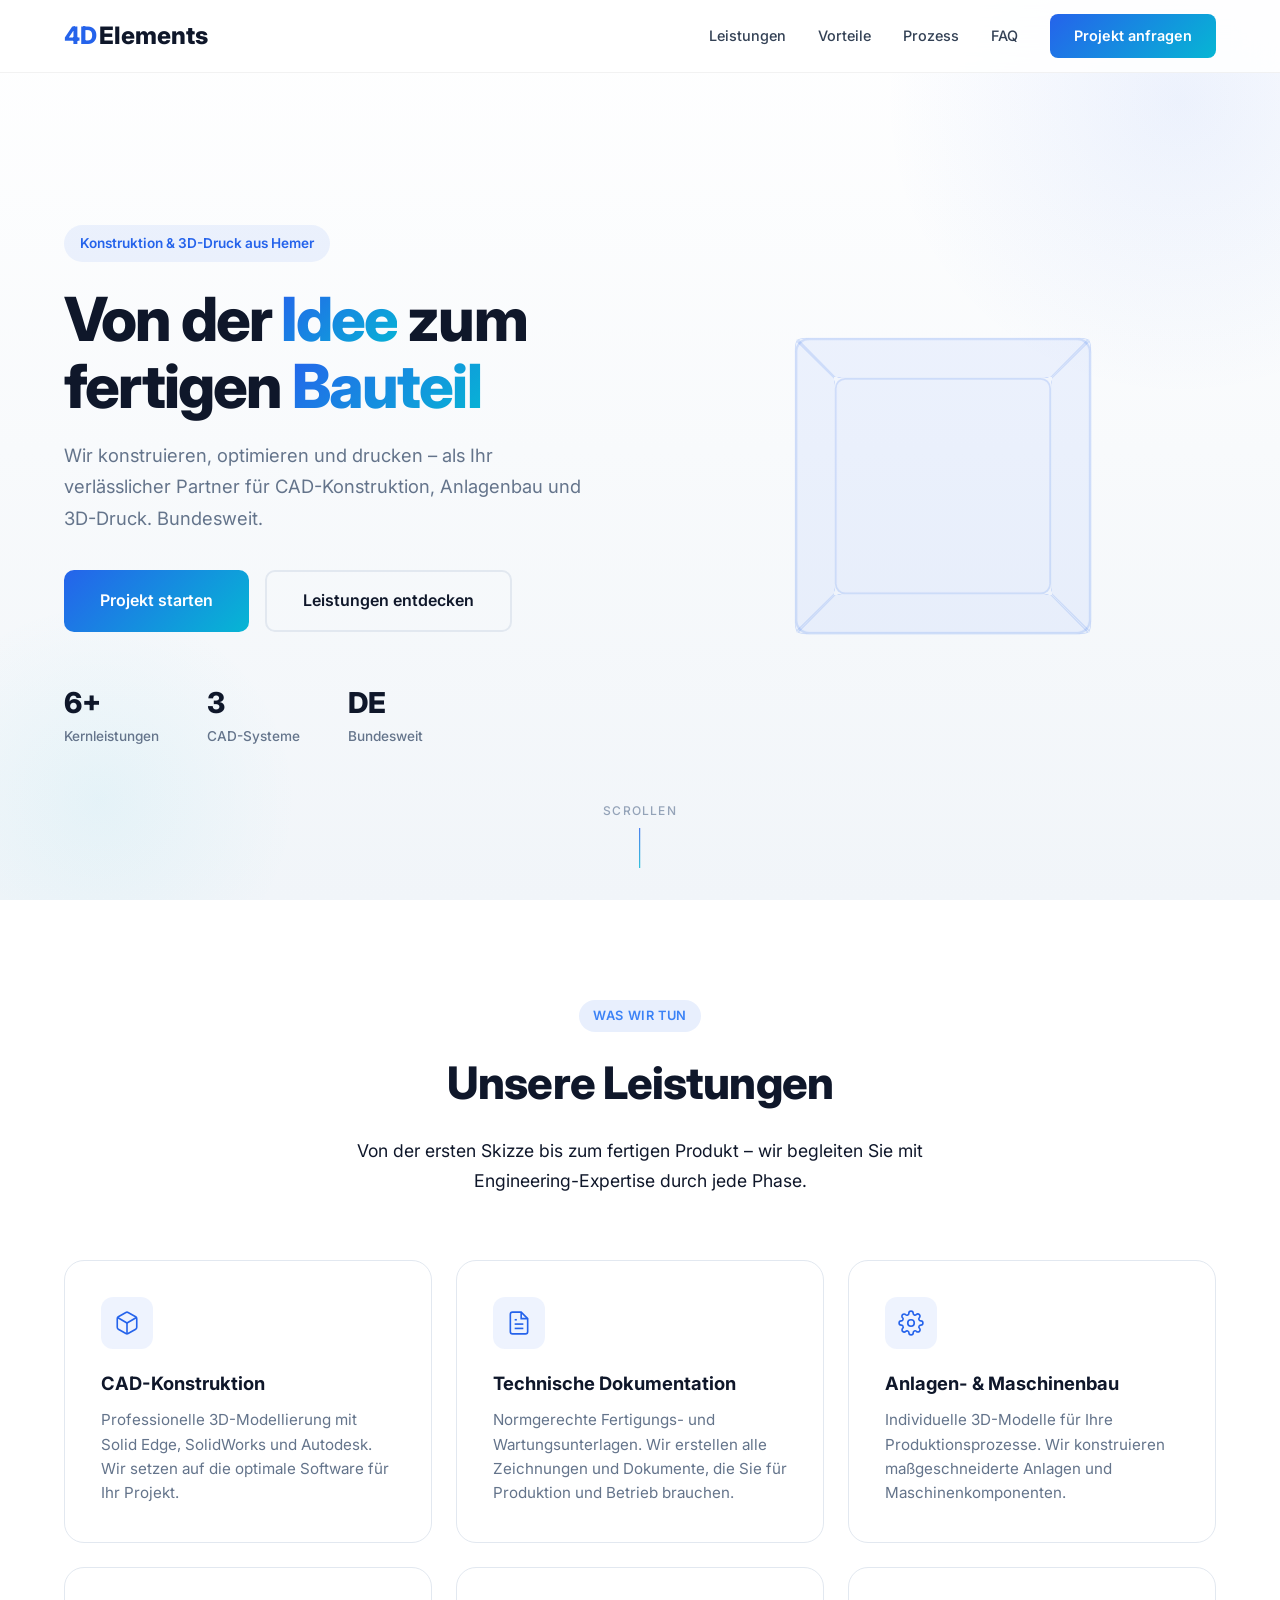
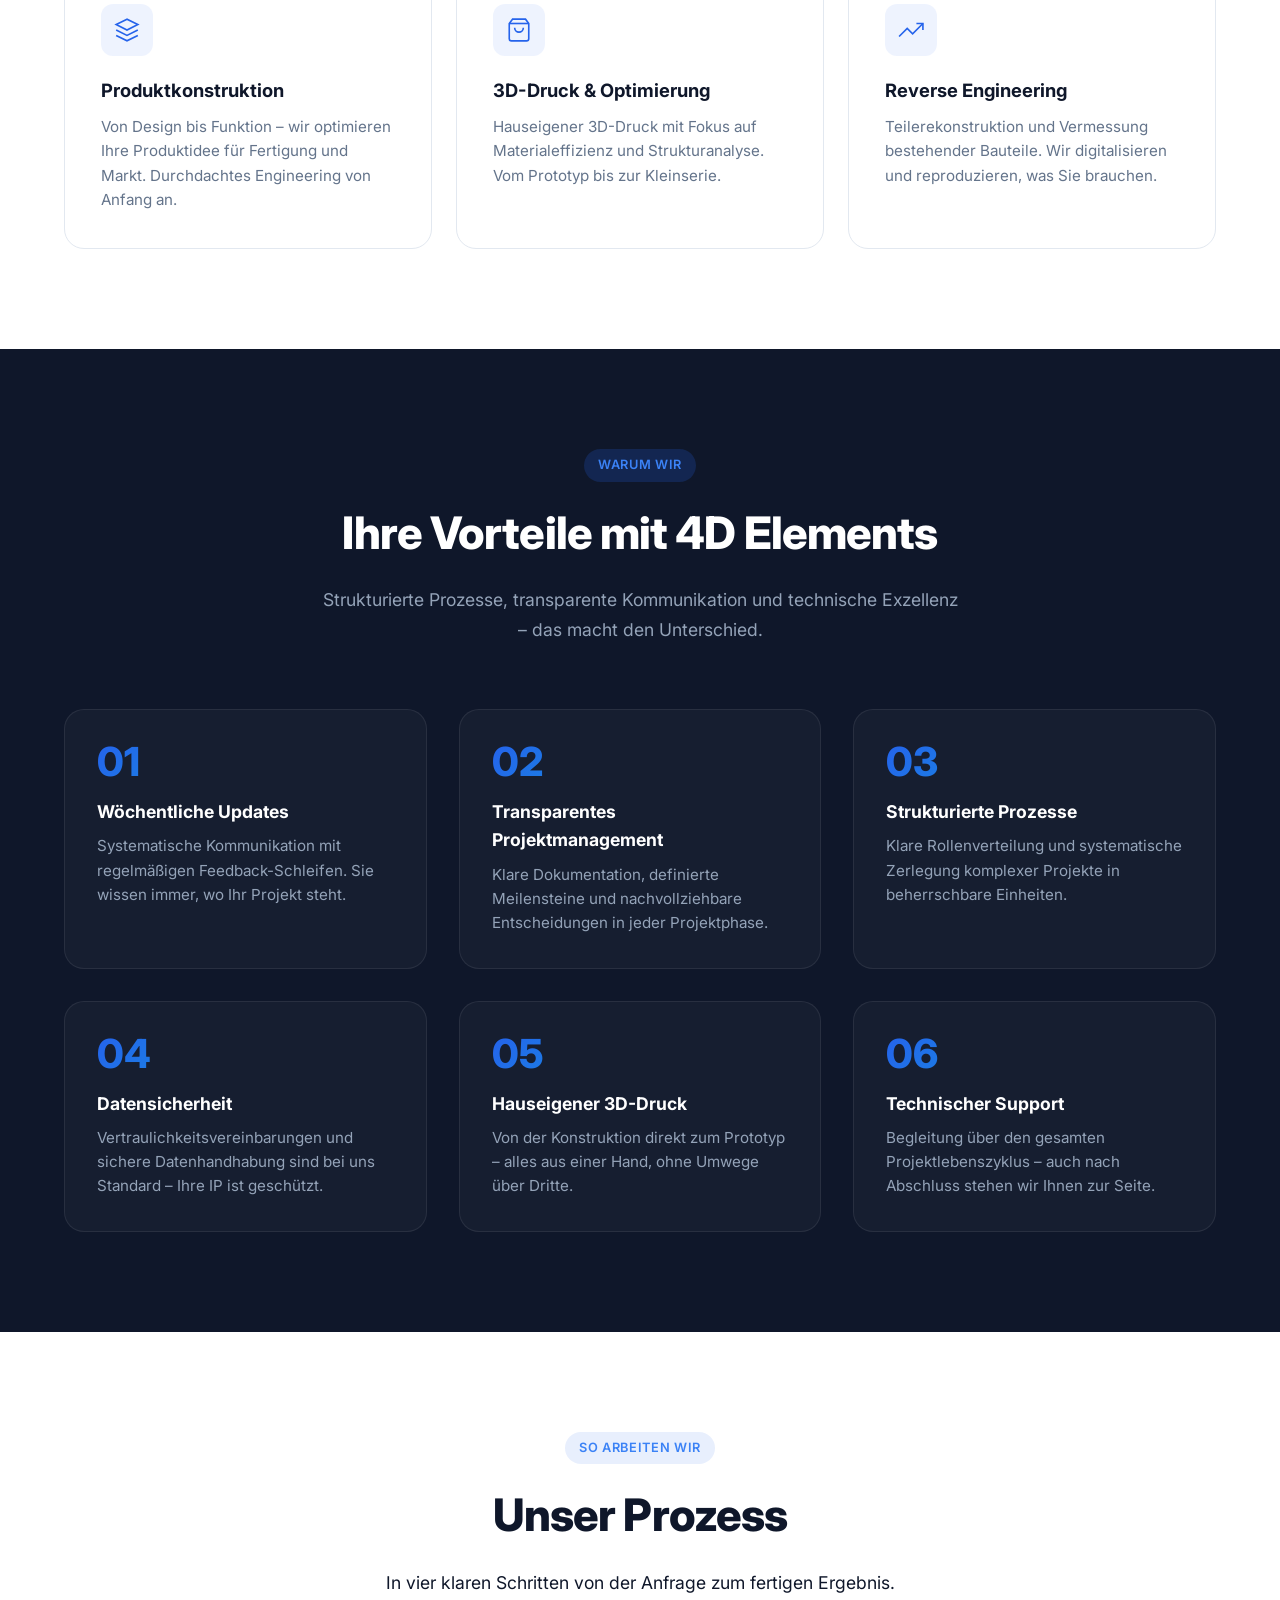
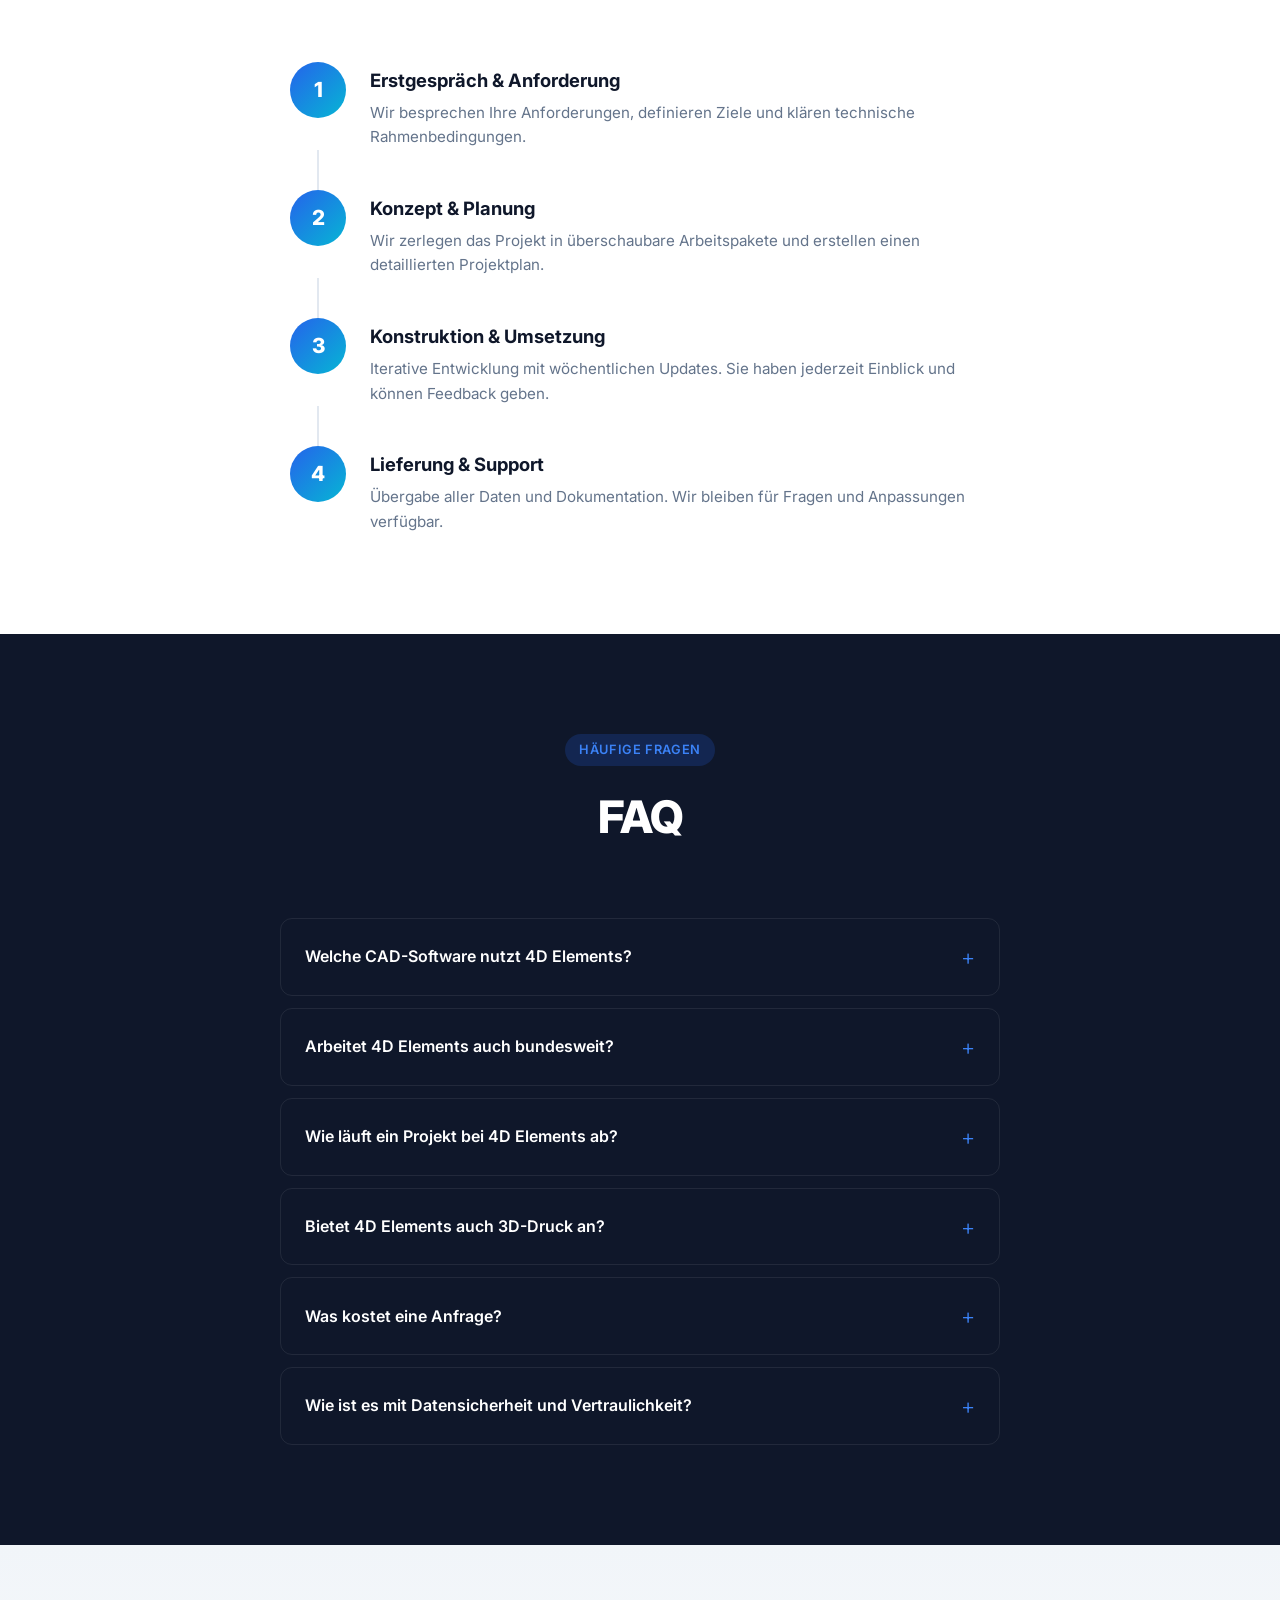
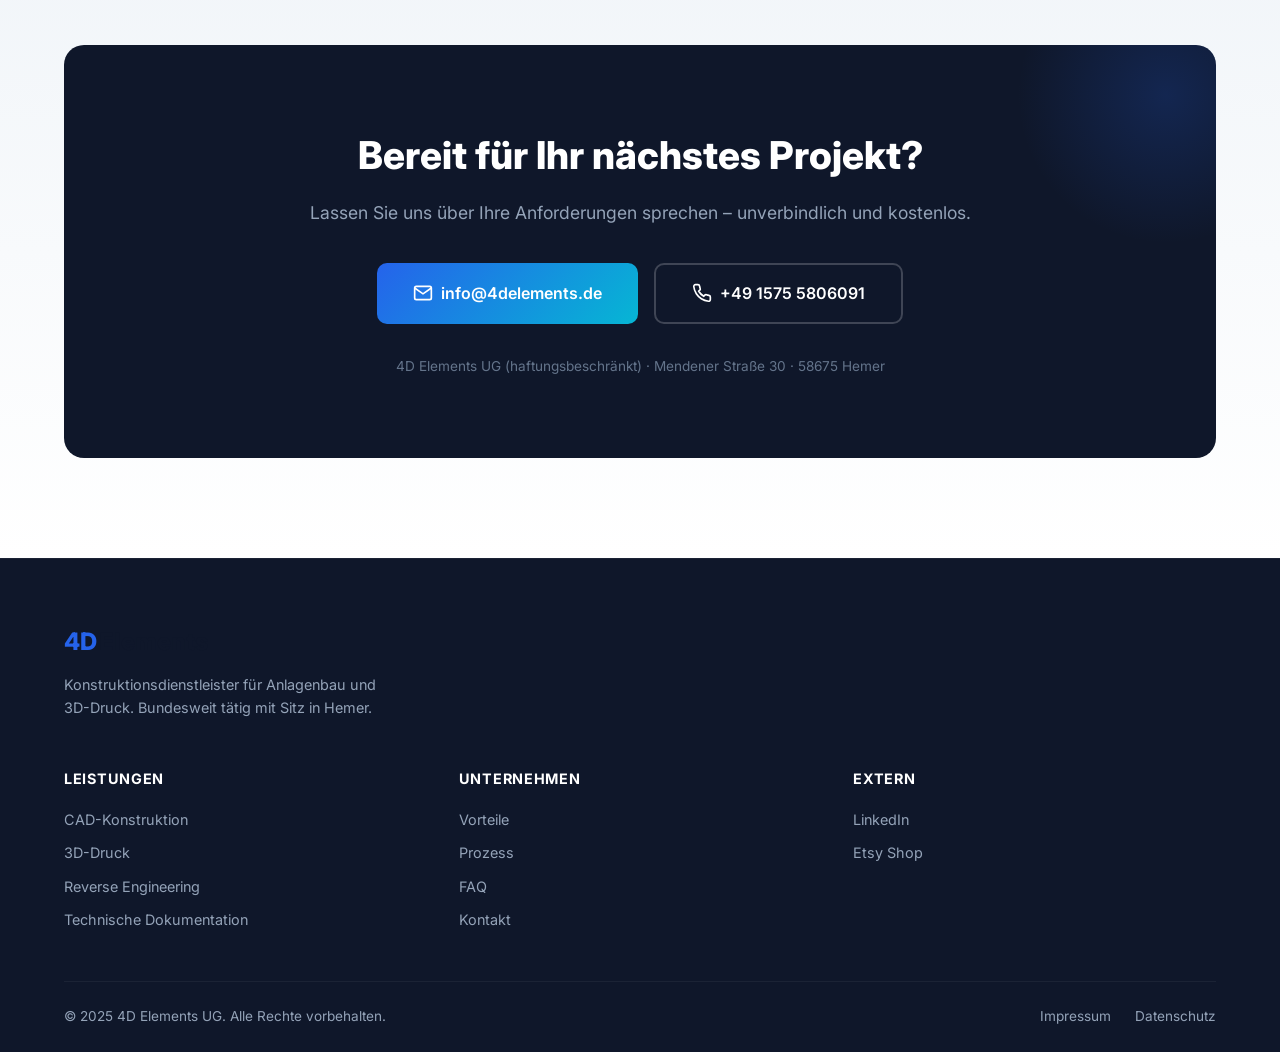
==== index.html @ 3cef387a "feat: initial commit - 4D Elements website" ====
<!DOCTYPE html>
<html lang="de">
<head>
  <meta charset="UTF-8">
  <meta name="viewport" content="width=device-width, initial-scale=1.0">
  <title>4D Elements UG | Konstruktion & 3D-Druck aus Hemer</title>
  <meta name="description" content="4D Elements UG – Ihr Partner für CAD-Konstruktion, 3D-Druck und Reverse Engineering. Bundesweit tätig mit Sitz in Hemer. Jetzt Projekt anfragen!">
  <meta name="keywords" content="CAD Konstruktion, 3D-Druck, Reverse Engineering, Anlagenbau, Technische Zeichnung, Hemer, Sauerland, NRW, 4D Elements">
  <meta name="author" content="4D Elements UG">
  <meta name="robots" content="index, follow">
  <link rel="canonical" href="https://4delements.de/">

  <!-- Open Graph -->
  <meta property="og:title" content="4D Elements UG | Konstruktion & 3D-Druck">
  <meta property="og:description" content="Ihr Partner für CAD-Konstruktion, 3D-Druck und Reverse Engineering. Bundesweit tätig.">
  <meta property="og:type" content="website">
  <meta property="og:url" content="https://4delements.de/">
  <meta property="og:locale" content="de_DE">
  <meta property="og:site_name" content="4D Elements UG">

  <!-- GEO Tags -->
  <meta name="geo.region" content="DE-NW">
  <meta name="geo.placename" content="Hemer">
  <meta name="geo.position" content="51.3867;7.7667">
  <meta name="ICBM" content="51.3867, 7.7667">

  <!-- Structured Data: LocalBusiness -->
  <script type="application/ld+json">
  {
    "@context": "https://schema.org",
    "@type": "LocalBusiness",
    "name": "4D Elements UG",
    "description": "Konstruktionsdienstleister für Anlagenbau und 3D-Druck",
    "url": "https://4delements.de",
    "telephone": "+4915755806091",
    "email": "info@4delements.de",
    "address": {
      "@type": "PostalAddress",
      "streetAddress": "Mendener Straße 30",
      "addressLocality": "Hemer",
      "postalCode": "58675",
      "addressRegion": "NRW",
      "addressCountry": "DE"
    },
    "areaServed": {
      "@type": "Country",
      "name": "Deutschland"
    },
    "sameAs": [
      "https://www.linkedin.com/company/4d-elements-ug/",
      "https://www.etsy.com/de/shop/4DElements"
    ],
    "foundingDate": "2023",
    "founders": [
      {"@type": "Person", "name": "Anna Wiemann"},
      {"@type": "Person", "name": "Timo Hinz"}
    ],
    "hasOfferCatalog": {
      "@type": "OfferCatalog",
      "name": "Dienstleistungen",
      "itemListElement": [
        {"@type": "Offer", "itemOffered": {"@type": "Service", "name": "CAD-Konstruktion", "description": "Professionelle Konstruktion mit Solid Edge, SolidWorks und Autodesk"}},
        {"@type": "Offer", "itemOffered": {"@type": "Service", "name": "3D-Druck", "description": "Optimierter 3D-Druck mit Materialeffizienz und Strukturanalyse"}},
        {"@type": "Offer", "itemOffered": {"@type": "Service", "name": "Reverse Engineering", "description": "Teilerekonstruktion und Vermessungsdienstleistungen"}},
        {"@type": "Offer", "itemOffered": {"@type": "Service", "name": "Technische Dokumentation", "description": "Fertigungs- und Wartungsunterlagen"}}
      ]
    }
  }
  </script>

  <!-- FAQ Structured Data -->
  <script type="application/ld+json">
  {
    "@context": "https://schema.org",
    "@type": "FAQPage",
    "mainEntity": [
      {
        "@type": "Question",
        "name": "Welche CAD-Software nutzt 4D Elements?",
        "acceptedAnswer": {
          "@type": "Answer",
          "text": "Wir arbeiten mit Solid Edge, SolidWorks und Autodesk – je nach Projektanforderung setzen wir die optimale Software ein."
        }
      },
      {
        "@type": "Question",
        "name": "Arbeitet 4D Elements auch bundesweit?",
        "acceptedAnswer": {
          "@type": "Answer",
          "text": "Ja, wir sind bundesweit tätig. Unser Sitz ist in Hemer (NRW), aber wir betreuen Kunden in ganz Deutschland."
        }
      },
      {
        "@type": "Question",
        "name": "Wie läuft ein Projekt bei 4D Elements ab?",
        "acceptedAnswer": {
          "@type": "Answer",
          "text": "Wir zerlegen komplexe Projekte in überschaubare Einheiten, kommunizieren wöchentlich den Fortschritt und liefern transparente Dokumentation."
        }
      }
    ]
  }
  </script>

  <link rel="preconnect" href="https://fonts.googleapis.com">
  <link rel="preconnect" href="https://fonts.gstatic.com" crossorigin>
  <link href="https://fonts.googleapis.com/css2?family=Inter:wght@300;400;500;600;700;800&display=swap" rel="stylesheet">
  <link rel="stylesheet" href="style.css">
</head>
<body>

  <!-- Navigation -->
  <nav class="nav" id="nav">
    <div class="container nav-inner">
      <a href="#" class="nav-logo">
        <span class="logo-4d">4D</span><span class="logo-elements">Elements</span>
      </a>
      <ul class="nav-links" id="navLinks">
        <li><a href="#leistungen">Leistungen</a></li>
        <li><a href="#vorteile">Vorteile</a></li>
        <li><a href="#prozess">Prozess</a></li>
        <li><a href="#faq">FAQ</a></li>
        <li><a href="#kontakt" class="btn btn-nav">Projekt anfragen</a></li>
      </ul>
      <button class="nav-toggle" id="navToggle" aria-label="Menü öffnen">
        <span></span><span></span><span></span>
      </button>
    </div>
  </nav>

  <!-- Hero -->
  <header class="hero" id="hero">
    <div class="container hero-inner">
      <div class="hero-content">
        <div class="hero-badge">Konstruktion & 3D-Druck aus Hemer</div>
        <h1>Von der <span class="gradient-text">Idee</span> zum fertigen <span class="gradient-text">Bauteil</span></h1>
        <p class="hero-sub">Wir konstruieren, optimieren und drucken – als Ihr verlässlicher Partner für CAD-Konstruktion, Anlagenbau und 3D-Druck. Bundesweit.</p>
        <div class="hero-actions">
          <a href="#kontakt" class="btn btn-primary btn-lg">Projekt starten</a>
          <a href="#leistungen" class="btn btn-outline btn-lg">Leistungen entdecken</a>
        </div>
        <div class="hero-stats">
          <div class="stat">
            <span class="stat-num">6+</span>
            <span class="stat-label">Kernleistungen</span>
          </div>
          <div class="stat">
            <span class="stat-num">3</span>
            <span class="stat-label">CAD-Systeme</span>
          </div>
          <div class="stat">
            <span class="stat-num">DE</span>
            <span class="stat-label">Bundesweit</span>
          </div>
        </div>
      </div>
      <div class="hero-visual">
        <div class="hero-cube">
          <div class="cube-face front"></div>
          <div class="cube-face back"></div>
          <div class="cube-face right"></div>
          <div class="cube-face left"></div>
          <div class="cube-face top"></div>
          <div class="cube-face bottom"></div>
        </div>
      </div>
    </div>
    <div class="hero-scroll">
      <span>Scrollen</span>
      <div class="scroll-line"></div>
    </div>
  </header>

  <!-- Leistungen -->
  <section class="section" id="leistungen">
    <div class="container">
      <div class="section-header">
        <span class="section-tag">Was wir tun</span>
        <h2>Unsere Leistungen</h2>
        <p>Von der ersten Skizze bis zum fertigen Produkt – wir begleiten Sie mit Engineering-Expertise durch jede Phase.</p>
      </div>
      <div class="services-grid">
        <article class="service-card">
          <div class="service-icon">
            <svg viewBox="0 0 24 24" fill="none" stroke="currentColor" stroke-width="1.5"><path d="M21 16V8a2 2 0 0 0-1-1.73l-7-4a2 2 0 0 0-2 0l-7 4A2 2 0 0 0 3 8v8a2 2 0 0 0 1 1.73l7 4a2 2 0 0 0 2 0l7-4A2 2 0 0 0 21 16z"/><polyline points="3.27 6.96 12 12.01 20.73 6.96"/><line x1="12" y1="22.08" x2="12" y2="12"/></svg>
          </div>
          <h3>CAD-Konstruktion</h3>
          <p>Professionelle 3D-Modellierung mit Solid Edge, SolidWorks und Autodesk. Wir setzen auf die optimale Software für Ihr Projekt.</p>
        </article>
        <article class="service-card">
          <div class="service-icon">
            <svg viewBox="0 0 24 24" fill="none" stroke="currentColor" stroke-width="1.5"><path d="M14 2H6a2 2 0 0 0-2 2v16a2 2 0 0 0 2 2h12a2 2 0 0 0 2-2V8z"/><polyline points="14 2 14 8 20 8"/><line x1="16" y1="13" x2="8" y2="13"/><line x1="16" y1="17" x2="8" y2="17"/><polyline points="10 9 9 9 8 9"/></svg>
          </div>
          <h3>Technische Dokumentation</h3>
          <p>Normgerechte Fertigungs- und Wartungsunterlagen. Wir erstellen alle Zeichnungen und Dokumente, die Sie für Produktion und Betrieb brauchen.</p>
        </article>
        <article class="service-card">
          <div class="service-icon">
            <svg viewBox="0 0 24 24" fill="none" stroke="currentColor" stroke-width="1.5"><circle cx="12" cy="12" r="3"/><path d="M19.4 15a1.65 1.65 0 0 0 .33 1.82l.06.06a2 2 0 0 1 0 2.83 2 2 0 0 1-2.83 0l-.06-.06a1.65 1.65 0 0 0-1.82-.33 1.65 1.65 0 0 0-1 1.51V21a2 2 0 0 1-2 2 2 2 0 0 1-2-2v-.09A1.65 1.65 0 0 0 9 19.4a1.65 1.65 0 0 0-1.82.33l-.06.06a2 2 0 0 1-2.83 0 2 2 0 0 1 0-2.83l.06-.06A1.65 1.65 0 0 0 4.68 15a1.65 1.65 0 0 0-1.51-1H3a2 2 0 0 1-2-2 2 2 0 0 1 2-2h.09A1.65 1.65 0 0 0 4.6 9a1.65 1.65 0 0 0-.33-1.82l-.06-.06a2 2 0 0 1 0-2.83 2 2 0 0 1 2.83 0l.06.06A1.65 1.65 0 0 0 9 4.68a1.65 1.65 0 0 0 1-1.51V3a2 2 0 0 1 2-2 2 2 0 0 1 2 2v.09a1.65 1.65 0 0 0 1 1.51 1.65 1.65 0 0 0 1.82-.33l.06-.06a2 2 0 0 1 2.83 0 2 2 0 0 1 0 2.83l-.06.06A1.65 1.65 0 0 0 19.4 9a1.65 1.65 0 0 0 1.51 1H21a2 2 0 0 1 2 2 2 2 0 0 1-2 2h-.09a1.65 1.65 0 0 0-1.51 1z"/></svg>
          </div>
          <h3>Anlagen- & Maschinenbau</h3>
          <p>Individuelle 3D-Modelle für Ihre Produktionsprozesse. Wir konstruieren maßgeschneiderte Anlagen und Maschinenkomponenten.</p>
        </article>
        <article class="service-card">
          <div class="service-icon">
            <svg viewBox="0 0 24 24" fill="none" stroke="currentColor" stroke-width="1.5"><path d="M12 2L2 7l10 5 10-5-10-5z"/><path d="M2 17l10 5 10-5"/><path d="M2 12l10 5 10-5"/></svg>
          </div>
          <h3>Produktkonstruktion</h3>
          <p>Von Design bis Funktion – wir optimieren Ihre Produktidee für Fertigung und Markt. Durchdachtes Engineering von Anfang an.</p>
        </article>
        <article class="service-card">
          <div class="service-icon">
            <svg viewBox="0 0 24 24" fill="none" stroke="currentColor" stroke-width="1.5"><path d="M6 2L3 6v14a2 2 0 0 0 2 2h14a2 2 0 0 0 2-2V6l-3-4z"/><line x1="3" y1="6" x2="21" y2="6"/><path d="M16 10a4 4 0 0 1-8 0"/></svg>
          </div>
          <h3>3D-Druck & Optimierung</h3>
          <p>Hauseigener 3D-Druck mit Fokus auf Materialeffizienz und Strukturanalyse. Vom Prototyp bis zur Kleinserie.</p>
        </article>
        <article class="service-card">
          <div class="service-icon">
            <svg viewBox="0 0 24 24" fill="none" stroke="currentColor" stroke-width="1.5"><polyline points="23 6 13.5 15.5 8.5 10.5 1 18"/><polyline points="17 6 23 6 23 12"/></svg>
          </div>
          <h3>Reverse Engineering</h3>
          <p>Teilerekonstruktion und Vermessung bestehender Bauteile. Wir digitalisieren und reproduzieren, was Sie brauchen.</p>
        </article>
      </div>
    </div>
  </section>

  <!-- Vorteile -->
  <section class="section section-dark" id="vorteile">
    <div class="container">
      <div class="section-header">
        <span class="section-tag">Warum wir</span>
        <h2>Ihre Vorteile mit 4D Elements</h2>
        <p>Strukturierte Prozesse, transparente Kommunikation und technische Exzellenz – das macht den Unterschied.</p>
      </div>
      <div class="advantages-grid">
        <div class="advantage">
          <div class="advantage-num">01</div>
          <h3>Wöchentliche Updates</h3>
          <p>Systematische Kommunikation mit regelmäßigen Feedback-Schleifen. Sie wissen immer, wo Ihr Projekt steht.</p>
        </div>
        <div class="advantage">
          <div class="advantage-num">02</div>
          <h3>Transparentes Projektmanagement</h3>
          <p>Klare Dokumentation, definierte Meilensteine und nachvollziehbare Entscheidungen in jeder Projektphase.</p>
        </div>
        <div class="advantage">
          <div class="advantage-num">03</div>
          <h3>Strukturierte Prozesse</h3>
          <p>Klare Rollenverteilung und systematische Zerlegung komplexer Projekte in beherrschbare Einheiten.</p>
        </div>
        <div class="advantage">
          <div class="advantage-num">04</div>
          <h3>Datensicherheit</h3>
          <p>Vertraulichkeitsvereinbarungen und sichere Datenhandhabung sind bei uns Standard – Ihre IP ist geschützt.</p>
        </div>
        <div class="advantage">
          <div class="advantage-num">05</div>
          <h3>Hauseigener 3D-Druck</h3>
          <p>Von der Konstruktion direkt zum Prototyp – alles aus einer Hand, ohne Umwege über Dritte.</p>
        </div>
        <div class="advantage">
          <div class="advantage-num">06</div>
          <h3>Technischer Support</h3>
          <p>Begleitung über den gesamten Projektlebenszyklus – auch nach Abschluss stehen wir Ihnen zur Seite.</p>
        </div>
      </div>
    </div>
  </section>

  <!-- Prozess -->
  <section class="section" id="prozess">
    <div class="container">
      <div class="section-header">
        <span class="section-tag">So arbeiten wir</span>
        <h2>Unser Prozess</h2>
        <p>In vier klaren Schritten von der Anfrage zum fertigen Ergebnis.</p>
      </div>
      <div class="process-steps">
        <div class="process-step">
          <div class="step-number">1</div>
          <div class="step-content">
            <h3>Erstgespräch & Anforderung</h3>
            <p>Wir besprechen Ihre Anforderungen, definieren Ziele und klären technische Rahmenbedingungen.</p>
          </div>
        </div>
        <div class="process-line"></div>
        <div class="process-step">
          <div class="step-number">2</div>
          <div class="step-content">
            <h3>Konzept & Planung</h3>
            <p>Wir zerlegen das Projekt in überschaubare Arbeitspakete und erstellen einen detaillierten Projektplan.</p>
          </div>
        </div>
        <div class="process-line"></div>
        <div class="process-step">
          <div class="step-number">3</div>
          <div class="step-content">
            <h3>Konstruktion & Umsetzung</h3>
            <p>Iterative Entwicklung mit wöchentlichen Updates. Sie haben jederzeit Einblick und können Feedback geben.</p>
          </div>
        </div>
        <div class="process-line"></div>
        <div class="process-step">
          <div class="step-number">4</div>
          <div class="step-content">
            <h3>Lieferung & Support</h3>
            <p>Übergabe aller Daten und Dokumentation. Wir bleiben für Fragen und Anpassungen verfügbar.</p>
          </div>
        </div>
      </div>
    </div>
  </section>

  <!-- FAQ -->
  <section class="section section-dark" id="faq">
    <div class="container">
      <div class="section-header">
        <span class="section-tag">Häufige Fragen</span>
        <h2>FAQ</h2>
      </div>
      <div class="faq-list">
        <details class="faq-item">
          <summary>Welche CAD-Software nutzt 4D Elements?</summary>
          <p>Wir arbeiten mit Solid Edge, SolidWorks und Autodesk – je nach Projektanforderung setzen wir die optimale Software ein.</p>
        </details>
        <details class="faq-item">
          <summary>Arbeitet 4D Elements auch bundesweit?</summary>
          <p>Ja, wir sind bundesweit tätig. Unser Sitz ist in Hemer (NRW), aber wir betreuen Kunden in ganz Deutschland – digital und vor Ort.</p>
        </details>
        <details class="faq-item">
          <summary>Wie läuft ein Projekt bei 4D Elements ab?</summary>
          <p>Wir zerlegen komplexe Projekte in überschaubare Einheiten, kommunizieren wöchentlich den Fortschritt und liefern transparente Dokumentation. In vier Schritten: Erstgespräch, Planung, Umsetzung, Lieferung.</p>
        </details>
        <details class="faq-item">
          <summary>Bietet 4D Elements auch 3D-Druck an?</summary>
          <p>Ja, wir haben hauseigene 3D-Druck-Kapazitäten. Von der Konstruktion bis zum fertigen Prototyp oder zur Kleinserie – alles aus einer Hand.</p>
        </details>
        <details class="faq-item">
          <summary>Was kostet eine Anfrage?</summary>
          <p>Die Erstberatung ist unverbindlich und kostenlos. Wir erstellen Ihnen gerne ein individuelles Angebot basierend auf Ihren Projektanforderungen.</p>
        </details>
        <details class="faq-item">
          <summary>Wie ist es mit Datensicherheit und Vertraulichkeit?</summary>
          <p>Datensicherheit hat für uns höchste Priorität. Wir arbeiten standardmäßig mit Vertraulichkeitsvereinbarungen (NDA) und sicheren Datenübertragungswegen.</p>
        </details>
      </div>
    </div>
  </section>

  <!-- CTA -->
  <section class="section section-cta" id="kontakt">
    <div class="container">
      <div class="cta-inner">
        <h2>Bereit für Ihr nächstes Projekt?</h2>
        <p>Lassen Sie uns über Ihre Anforderungen sprechen – unverbindlich und kostenlos.</p>
        <div class="cta-actions">
          <a href="mailto:info@4delements.de" class="btn btn-primary btn-lg">
            <svg viewBox="0 0 24 24" fill="none" stroke="currentColor" stroke-width="2" width="20" height="20"><path d="M4 4h16c1.1 0 2 .9 2 2v12c0 1.1-.9 2-2 2H4c-1.1 0-2-.9-2-2V6c0-1.1.9-2 2-2z"/><polyline points="22,6 12,13 2,6"/></svg>
            info@4delements.de
          </a>
          <a href="tel:+4915755806091" class="btn btn-outline btn-lg">
            <svg viewBox="0 0 24 24" fill="none" stroke="currentColor" stroke-width="2" width="20" height="20"><path d="M22 16.92v3a2 2 0 0 1-2.18 2 19.79 19.79 0 0 1-8.63-3.07 19.5 19.5 0 0 1-6-6 19.79 19.79 0 0 1-3.07-8.67A2 2 0 0 1 4.11 2h3a2 2 0 0 1 2 1.72c.127.96.361 1.903.7 2.81a2 2 0 0 1-.45 2.11L8.09 9.91a16 16 0 0 0 6 6l1.27-1.27a2 2 0 0 1 2.11-.45c.907.339 1.85.573 2.81.7A2 2 0 0 1 22 16.92z"/></svg>
            +49 1575 5806091
          </a>
        </div>
        <div class="cta-address">
          <p>4D Elements UG (haftungsbeschränkt) · Mendener Straße 30 · 58675 Hemer</p>
        </div>
      </div>
    </div>
  </section>

  <!-- Footer -->
  <footer class="footer">
    <div class="container footer-inner">
      <div class="footer-brand">
        <a href="#" class="nav-logo">
          <span class="logo-4d">4D</span><span class="logo-elements">Elements</span>
        </a>
        <p>Konstruktionsdienstleister für Anlagenbau und 3D-Druck. Bundesweit tätig mit Sitz in Hemer.</p>
      </div>
      <div class="footer-links">
        <div class="footer-col">
          <h4>Leistungen</h4>
          <ul>
            <li><a href="#leistungen">CAD-Konstruktion</a></li>
            <li><a href="#leistungen">3D-Druck</a></li>
            <li><a href="#leistungen">Reverse Engineering</a></li>
            <li><a href="#leistungen">Technische Dokumentation</a></li>
          </ul>
        </div>
        <div class="footer-col">
          <h4>Unternehmen</h4>
          <ul>
            <li><a href="#vorteile">Vorteile</a></li>
            <li><a href="#prozess">Prozess</a></li>
            <li><a href="#faq">FAQ</a></li>
            <li><a href="#kontakt">Kontakt</a></li>
          </ul>
        </div>
        <div class="footer-col">
          <h4>Extern</h4>
          <ul>
            <li><a href="https://www.linkedin.com/company/4d-elements-ug/" target="_blank" rel="noopener">LinkedIn</a></li>
            <li><a href="https://www.etsy.com/de/shop/4DElements" target="_blank" rel="noopener">Etsy Shop</a></li>
          </ul>
        </div>
      </div>
      <div class="footer-bottom">
        <p>&copy; 2025 4D Elements UG. Alle Rechte vorbehalten.</p>
        <div class="footer-legal">
          <a href="/impressum">Impressum</a>
          <a href="/datenschutz">Datenschutz</a>
        </div>
      </div>
    </div>
  </footer>

  <script src="script.js"></script>
</body>
</html>
---- style.css ----
/* ========================================
   4D Elements – Modern Website Styles
   ======================================== */

:root {
  --primary: #2563eb;
  --primary-dark: #1d4ed8;
  --primary-light: #3b82f6;
  --accent: #06b6d4;
  --dark: #0f172a;
  --dark-2: #1e293b;
  --dark-3: #334155;
  --gray: #64748b;
  --gray-light: #94a3b8;
  --light: #f1f5f9;
  --light-2: #e2e8f0;
  --white: #ffffff;
  --gradient: linear-gradient(135deg, var(--primary) 0%, var(--accent) 100%);
  --radius: 12px;
  --radius-lg: 20px;
  --shadow: 0 4px 6px -1px rgb(0 0 0 / 0.1), 0 2px 4px -2px rgb(0 0 0 / 0.1);
  --shadow-lg: 0 20px 40px -12px rgb(0 0 0 / 0.15);
  --transition: 0.3s cubic-bezier(0.4, 0, 0.2, 1);
}

*, *::before, *::after {
  margin: 0;
  padding: 0;
  box-sizing: border-box;
}

html {
  scroll-behavior: smooth;
  scroll-padding-top: 80px;
}

body {
  font-family: 'Inter', -apple-system, BlinkMacSystemFont, sans-serif;
  color: var(--dark);
  background: var(--white);
  line-height: 1.6;
  -webkit-font-smoothing: antialiased;
}

.container {
  max-width: 1200px;
  margin: 0 auto;
  padding: 0 24px;
}

/* ========================================
   Navigation
   ======================================== */

.nav {
  position: fixed;
  top: 0;
  left: 0;
  right: 0;
  z-index: 1000;
  background: rgba(255, 255, 255, 0.85);
  backdrop-filter: blur(20px);
  border-bottom: 1px solid rgba(0, 0, 0, 0.05);
  transition: var(--transition);
}

.nav.scrolled {
  box-shadow: var(--shadow);
}

.nav-inner {
  display: flex;
  align-items: center;
  justify-content: space-between;
  height: 72px;
}

.nav-logo {
  text-decoration: none;
  font-weight: 800;
  font-size: 1.5rem;
  display: flex;
  gap: 2px;
}

.logo-4d {
  color: var(--primary);
}

.logo-elements {
  color: var(--dark);
}

.nav-links {
  display: flex;
  align-items: center;
  gap: 32px;
  list-style: none;
}

.nav-links a {
  text-decoration: none;
  color: var(--dark-3);
  font-size: 0.9rem;
  font-weight: 500;
  transition: var(--transition);
}

.nav-links a:hover {
  color: var(--primary);
}

.btn-nav {
  background: var(--gradient) !important;
  color: var(--white) !important;
  padding: 10px 24px !important;
  border-radius: 8px !important;
  font-weight: 600 !important;
}

.btn-nav:hover {
  transform: translateY(-1px);
  box-shadow: 0 4px 12px rgba(37, 99, 235, 0.4);
}

.nav-toggle {
  display: none;
  flex-direction: column;
  gap: 5px;
  background: none;
  border: none;
  cursor: pointer;
  padding: 4px;
}

.nav-toggle span {
  width: 24px;
  height: 2px;
  background: var(--dark);
  transition: var(--transition);
  border-radius: 2px;
}

/* ========================================
   Buttons
   ======================================== */

.btn {
  display: inline-flex;
  align-items: center;
  gap: 8px;
  text-decoration: none;
  font-weight: 600;
  font-size: 0.95rem;
  border-radius: 10px;
  transition: var(--transition);
  cursor: pointer;
  border: none;
}

.btn-primary {
  background: var(--gradient);
  color: var(--white);
  padding: 14px 32px;
}

.btn-primary:hover {
  transform: translateY(-2px);
  box-shadow: 0 8px 24px rgba(37, 99, 235, 0.35);
}

.btn-outline {
  background: transparent;
  color: var(--dark);
  padding: 14px 32px;
  border: 2px solid var(--light-2);
}

.btn-outline:hover {
  border-color: var(--primary);
  color: var(--primary);
}

.btn-lg {
  padding: 16px 36px;
  font-size: 1rem;
}

/* ========================================
   Hero
   ======================================== */

.hero {
  min-height: 100vh;
  display: flex;
  align-items: center;
  padding-top: 72px;
  position: relative;
  overflow: hidden;
  background: linear-gradient(180deg, var(--white) 0%, var(--light) 100%);
}

.hero::before {
  content: '';
  position: absolute;
  top: -200px;
  right: -200px;
  width: 600px;
  height: 600px;
  background: radial-gradient(circle, rgba(37, 99, 235, 0.08) 0%, transparent 70%);
  border-radius: 50%;
}

.hero::after {
  content: '';
  position: absolute;
  bottom: -100px;
  left: -100px;
  width: 400px;
  height: 400px;
  background: radial-gradient(circle, rgba(6, 182, 212, 0.06) 0%, transparent 70%);
  border-radius: 50%;
}

.hero-inner {
  display: grid;
  grid-template-columns: 1fr 1fr;
  gap: 60px;
  align-items: center;
  position: relative;
  z-index: 1;
}

.hero-badge {
  display: inline-block;
  background: rgba(37, 99, 235, 0.08);
  color: var(--primary);
  padding: 8px 16px;
  border-radius: 100px;
  font-size: 0.85rem;
  font-weight: 600;
  margin-bottom: 24px;
}

.hero h1 {
  font-size: clamp(2.5rem, 5vw, 3.8rem);
  font-weight: 800;
  line-height: 1.1;
  letter-spacing: -0.03em;
  margin-bottom: 20px;
}

.gradient-text {
  background: var(--gradient);
  -webkit-background-clip: text;
  -webkit-text-fill-color: transparent;
  background-clip: text;
}

.hero-sub {
  font-size: 1.15rem;
  color: var(--gray);
  line-height: 1.7;
  margin-bottom: 36px;
  max-width: 520px;
}

.hero-actions {
  display: flex;
  gap: 16px;
  flex-wrap: wrap;
  margin-bottom: 48px;
}

.hero-stats {
  display: flex;
  gap: 48px;
}

.stat {
  display: flex;
  flex-direction: column;
}

.stat-num {
  font-size: 1.8rem;
  font-weight: 800;
  color: var(--dark);
}

.stat-label {
  font-size: 0.85rem;
  color: var(--gray);
  font-weight: 500;
}

/* Hero 3D Cube Animation */
.hero-visual {
  display: flex;
  align-items: center;
  justify-content: center;
  perspective: 800px;
}

.hero-cube {
  width: 250px;
  height: 250px;
  position: relative;
  transform-style: preserve-3d;
  animation: rotateCube 20s infinite linear;
}

.cube-face {
  position: absolute;
  width: 250px;
  height: 250px;
  border: 2px solid rgba(37, 99, 235, 0.15);
  background: rgba(37, 99, 235, 0.03);
  border-radius: var(--radius);
}

.cube-face.front  { transform: translateZ(125px); }
.cube-face.back   { transform: translateZ(-125px) rotateY(180deg); }
.cube-face.right  { transform: translateX(125px) rotateY(90deg); }
.cube-face.left   { transform: translateX(-125px) rotateY(-90deg); }
.cube-face.top    { transform: translateY(-125px) rotateX(90deg); }
.cube-face.bottom { transform: translateY(125px) rotateX(-90deg); }

@keyframes rotateCube {
  0%   { transform: rotateX(-20deg) rotateY(0deg); }
  100% { transform: rotateX(-20deg) rotateY(360deg); }
}

.hero-scroll {
  position: absolute;
  bottom: 32px;
  left: 50%;
  transform: translateX(-50%);
  display: flex;
  flex-direction: column;
  align-items: center;
  gap: 8px;
  color: var(--gray-light);
  font-size: 0.75rem;
  font-weight: 500;
  letter-spacing: 0.1em;
  text-transform: uppercase;
}

.scroll-line {
  width: 1px;
  height: 40px;
  background: var(--gradient);
  animation: scrollPulse 2s infinite;
}

@keyframes scrollPulse {
  0%, 100% { opacity: 0.3; transform: scaleY(0.6); }
  50%      { opacity: 1; transform: scaleY(1); }
}

/* ========================================
   Sections
   ======================================== */

.section {
  padding: 100px 0;
}

.section-dark {
  background: var(--dark);
  color: var(--white);
}

.section-dark p {
  color: var(--gray-light);
}

.section-header {
  text-align: center;
  margin-bottom: 64px;
  max-width: 640px;
  margin-left: auto;
  margin-right: auto;
}

.section-tag {
  display: inline-block;
  background: rgba(37, 99, 235, 0.1);
  color: var(--primary-light);
  padding: 6px 14px;
  border-radius: 100px;
  font-size: 0.8rem;
  font-weight: 600;
  text-transform: uppercase;
  letter-spacing: 0.05em;
  margin-bottom: 16px;
}

.section-dark .section-tag {
  background: rgba(37, 99, 235, 0.2);
}

.section-header h2 {
  font-size: clamp(2rem, 3.5vw, 2.8rem);
  font-weight: 800;
  letter-spacing: -0.02em;
  margin-bottom: 16px;
}

.section-header p {
  font-size: 1.1rem;
  line-height: 1.7;
}

/* ========================================
   Services Grid
   ======================================== */

.services-grid {
  display: grid;
  grid-template-columns: repeat(3, 1fr);
  gap: 24px;
}

.service-card {
  padding: 36px;
  border-radius: var(--radius-lg);
  border: 1px solid var(--light-2);
  background: var(--white);
  transition: var(--transition);
}

.service-card:hover {
  border-color: var(--primary);
  box-shadow: var(--shadow-lg);
  transform: translateY(-4px);
}

.service-icon {
  width: 52px;
  height: 52px;
  display: flex;
  align-items: center;
  justify-content: center;
  background: rgba(37, 99, 235, 0.08);
  border-radius: 12px;
  margin-bottom: 20px;
}

.service-icon svg {
  width: 26px;
  height: 26px;
  color: var(--primary);
}

.service-card h3 {
  font-size: 1.15rem;
  font-weight: 700;
  margin-bottom: 10px;
}

.service-card p {
  color: var(--gray);
  font-size: 0.95rem;
  line-height: 1.6;
}

/* ========================================
   Advantages
   ======================================== */

.advantages-grid {
  display: grid;
  grid-template-columns: repeat(3, 1fr);
  gap: 32px;
}

.advantage {
  padding: 32px;
  border-radius: var(--radius-lg);
  border: 1px solid rgba(255, 255, 255, 0.08);
  background: rgba(255, 255, 255, 0.03);
  transition: var(--transition);
}

.advantage:hover {
  border-color: rgba(37, 99, 235, 0.4);
  background: rgba(37, 99, 235, 0.05);
}

.advantage-num {
  font-size: 2.5rem;
  font-weight: 800;
  background: var(--gradient);
  -webkit-background-clip: text;
  -webkit-text-fill-color: transparent;
  background-clip: text;
  margin-bottom: 16px;
  line-height: 1;
}

.advantage h3 {
  font-size: 1.1rem;
  font-weight: 700;
  margin-bottom: 8px;
}

.advantage p {
  font-size: 0.95rem;
  line-height: 1.6;
}

/* ========================================
   Process
   ======================================== */

.process-steps {
  max-width: 700px;
  margin: 0 auto;
  display: flex;
  flex-direction: column;
  align-items: stretch;
}

.process-step {
  display: flex;
  gap: 24px;
  align-items: flex-start;
}

.step-number {
  width: 56px;
  height: 56px;
  min-width: 56px;
  display: flex;
  align-items: center;
  justify-content: center;
  background: var(--gradient);
  color: var(--white);
  font-size: 1.3rem;
  font-weight: 800;
  border-radius: 50%;
}

.step-content h3 {
  font-size: 1.15rem;
  font-weight: 700;
  margin-bottom: 6px;
  padding-top: 4px;
}

.step-content p {
  color: var(--gray);
  font-size: 0.95rem;
  line-height: 1.6;
}

.process-line {
  width: 2px;
  height: 40px;
  background: var(--light-2);
  margin-left: 27px;
}

/* ========================================
   FAQ
   ======================================== */

.faq-list {
  max-width: 720px;
  margin: 0 auto;
  display: flex;
  flex-direction: column;
  gap: 12px;
}

.faq-item {
  border: 1px solid rgba(255, 255, 255, 0.08);
  border-radius: var(--radius);
  overflow: hidden;
  transition: var(--transition);
}

.faq-item[open] {
  border-color: rgba(37, 99, 235, 0.3);
  background: rgba(37, 99, 235, 0.05);
}

.faq-item summary {
  padding: 20px 24px;
  font-weight: 600;
  font-size: 1rem;
  cursor: pointer;
  list-style: none;
  display: flex;
  align-items: center;
  justify-content: space-between;
  transition: var(--transition);
}

.faq-item summary::-webkit-details-marker {
  display: none;
}

.faq-item summary::after {
  content: '+';
  font-size: 1.4rem;
  font-weight: 300;
  color: var(--primary-light);
  transition: var(--transition);
}

.faq-item[open] summary::after {
  transform: rotate(45deg);
}

.faq-item p {
  padding: 0 24px 20px;
  font-size: 0.95rem;
  line-height: 1.7;
}

/* ========================================
   CTA
   ======================================== */

.section-cta {
  background: linear-gradient(180deg, var(--light) 0%, var(--white) 100%);
}

.cta-inner {
  text-align: center;
  padding: 80px 40px;
  background: var(--dark);
  border-radius: var(--radius-lg);
  position: relative;
  overflow: hidden;
}

.cta-inner::before {
  content: '';
  position: absolute;
  top: -100px;
  right: -100px;
  width: 300px;
  height: 300px;
  background: radial-gradient(circle, rgba(37, 99, 235, 0.2) 0%, transparent 70%);
  border-radius: 50%;
}

.cta-inner h2 {
  font-size: clamp(1.8rem, 3vw, 2.5rem);
  font-weight: 800;
  color: var(--white);
  margin-bottom: 12px;
  position: relative;
}

.cta-inner > p {
  color: var(--gray-light);
  font-size: 1.1rem;
  margin-bottom: 36px;
  position: relative;
}

.cta-actions {
  display: flex;
  gap: 16px;
  justify-content: center;
  flex-wrap: wrap;
  margin-bottom: 32px;
  position: relative;
}

.cta-actions .btn-outline {
  border-color: rgba(255, 255, 255, 0.2);
  color: var(--white);
}

.cta-actions .btn-outline:hover {
  border-color: var(--primary-light);
  color: var(--primary-light);
}

.cta-address {
  position: relative;
}

.cta-address p {
  color: var(--gray);
  font-size: 0.85rem;
}

/* ========================================
   Footer
   ======================================== */

.footer {
  background: var(--dark);
  color: var(--gray-light);
  padding: 64px 0 0;
  border-top: 1px solid rgba(255, 255, 255, 0.05);
}

.footer-inner {
  display: flex;
  flex-direction: column;
  gap: 48px;
}

.footer-brand {
  max-width: 320px;
}

.footer-brand p {
  margin-top: 12px;
  font-size: 0.9rem;
  line-height: 1.6;
}

.footer-links {
  display: grid;
  grid-template-columns: repeat(3, 1fr);
  gap: 32px;
}

.footer-col h4 {
  color: var(--white);
  font-size: 0.9rem;
  font-weight: 700;
  margin-bottom: 16px;
  text-transform: uppercase;
  letter-spacing: 0.05em;
}

.footer-col ul {
  list-style: none;
  display: flex;
  flex-direction: column;
  gap: 8px;
}

.footer-col a {
  color: var(--gray-light);
  text-decoration: none;
  font-size: 0.9rem;
  transition: var(--transition);
}

.footer-col a:hover {
  color: var(--white);
}

.footer-bottom {
  display: flex;
  align-items: center;
  justify-content: space-between;
  padding: 24px 0;
  border-top: 1px solid rgba(255, 255, 255, 0.05);
  font-size: 0.85rem;
}

.footer-legal {
  display: flex;
  gap: 24px;
}

.footer-legal a {
  color: var(--gray-light);
  text-decoration: none;
  transition: var(--transition);
}

.footer-legal a:hover {
  color: var(--white);
}

/* ========================================
   Responsive
   ======================================== */

@media (max-width: 1024px) {
  .services-grid,
  .advantages-grid {
    grid-template-columns: repeat(2, 1fr);
  }
}

@media (max-width: 768px) {
  .nav-links {
    display: none;
    position: fixed;
    top: 72px;
    left: 0;
    right: 0;
    bottom: 0;
    background: var(--white);
    flex-direction: column;
    padding: 40px 24px;
    gap: 24px;
  }

  .nav-links.active {
    display: flex;
  }

  .nav-toggle {
    display: flex;
  }

  .hero-inner {
    grid-template-columns: 1fr;
    text-align: center;
    gap: 40px;
  }

  .hero-sub {
    margin-left: auto;
    margin-right: auto;
  }

  .hero-actions {
    justify-content: center;
  }

  .hero-stats {
    justify-content: center;
  }

  .hero-visual {
    order: -1;
  }

  .hero-cube {
    width: 180px;
    height: 180px;
  }

  .cube-face {
    width: 180px;
    height: 180px;
  }

  .cube-face.front  { transform: translateZ(90px); }
  .cube-face.back   { transform: translateZ(-90px) rotateY(180deg); }
  .cube-face.right  { transform: translateX(90px) rotateY(90deg); }
  .cube-face.left   { transform: translateX(-90px) rotateY(-90deg); }
  .cube-face.top    { transform: translateY(-90px) rotateX(90deg); }
  .cube-face.bottom { transform: translateY(90px) rotateX(-90deg); }

  .services-grid,
  .advantages-grid {
    grid-template-columns: 1fr;
  }

  .footer-links {
    grid-template-columns: 1fr;
  }

  .footer-bottom {
    flex-direction: column;
    gap: 12px;
    text-align: center;
  }

  .cta-inner {
    padding: 48px 24px;
  }
}

@media (max-width: 480px) {
  .hero h1 {
    font-size: 2rem;
  }

  .hero-stats {
    gap: 24px;
  }

  .btn-lg {
    padding: 14px 24px;
    font-size: 0.9rem;
  }

  .cta-actions {
    flex-direction: column;
    align-items: center;
  }
}
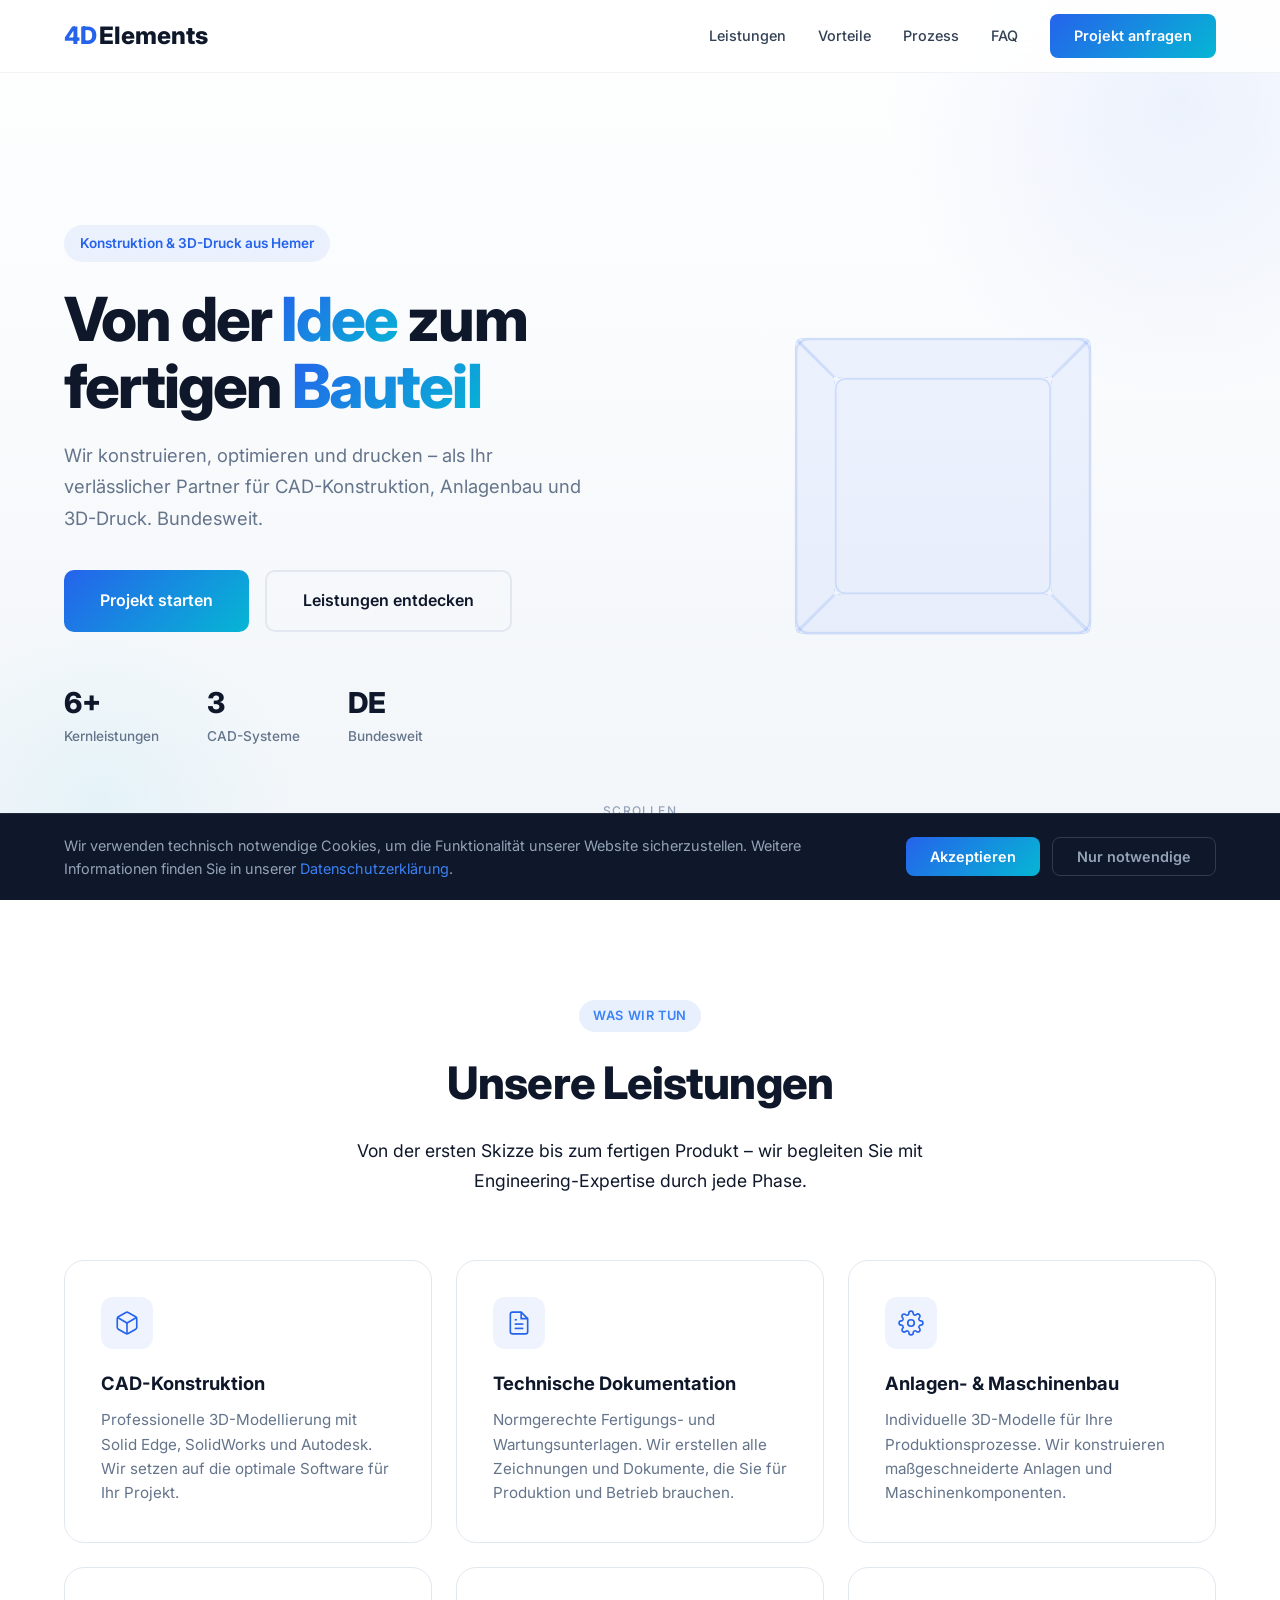
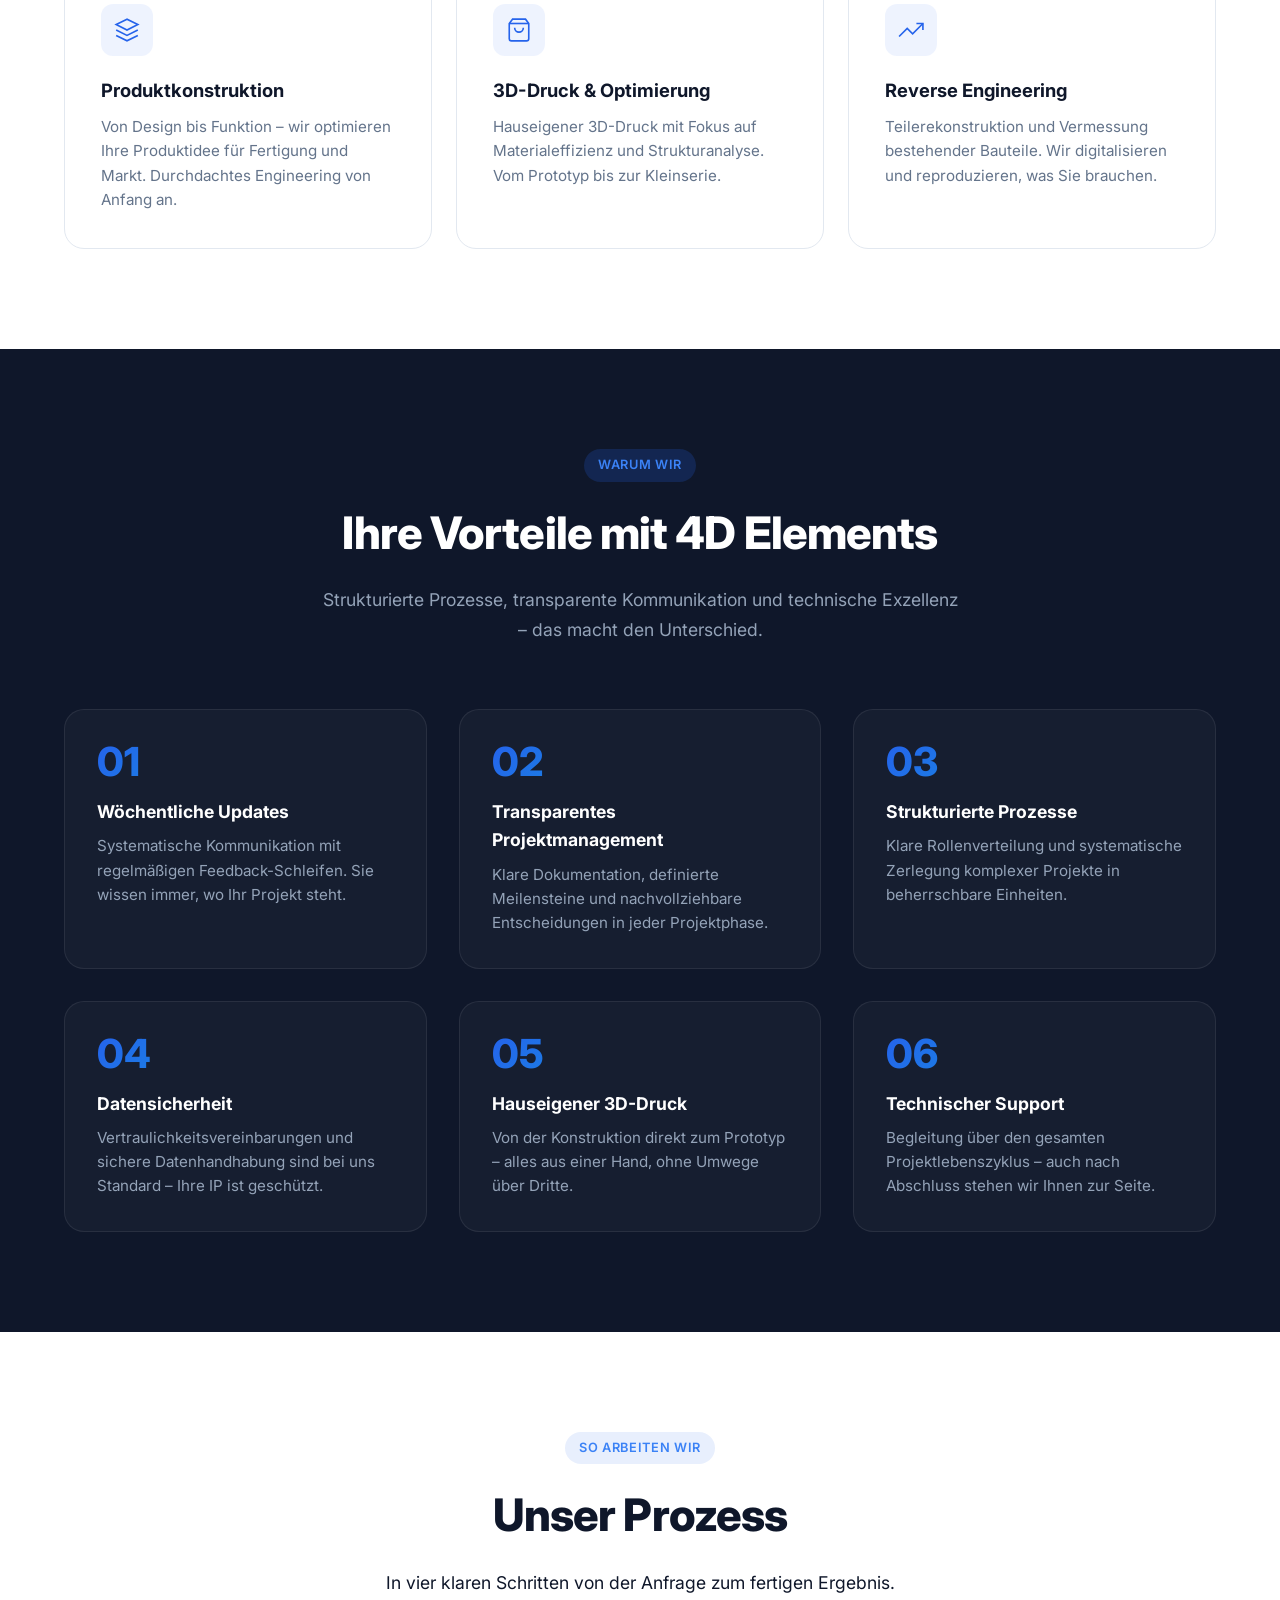
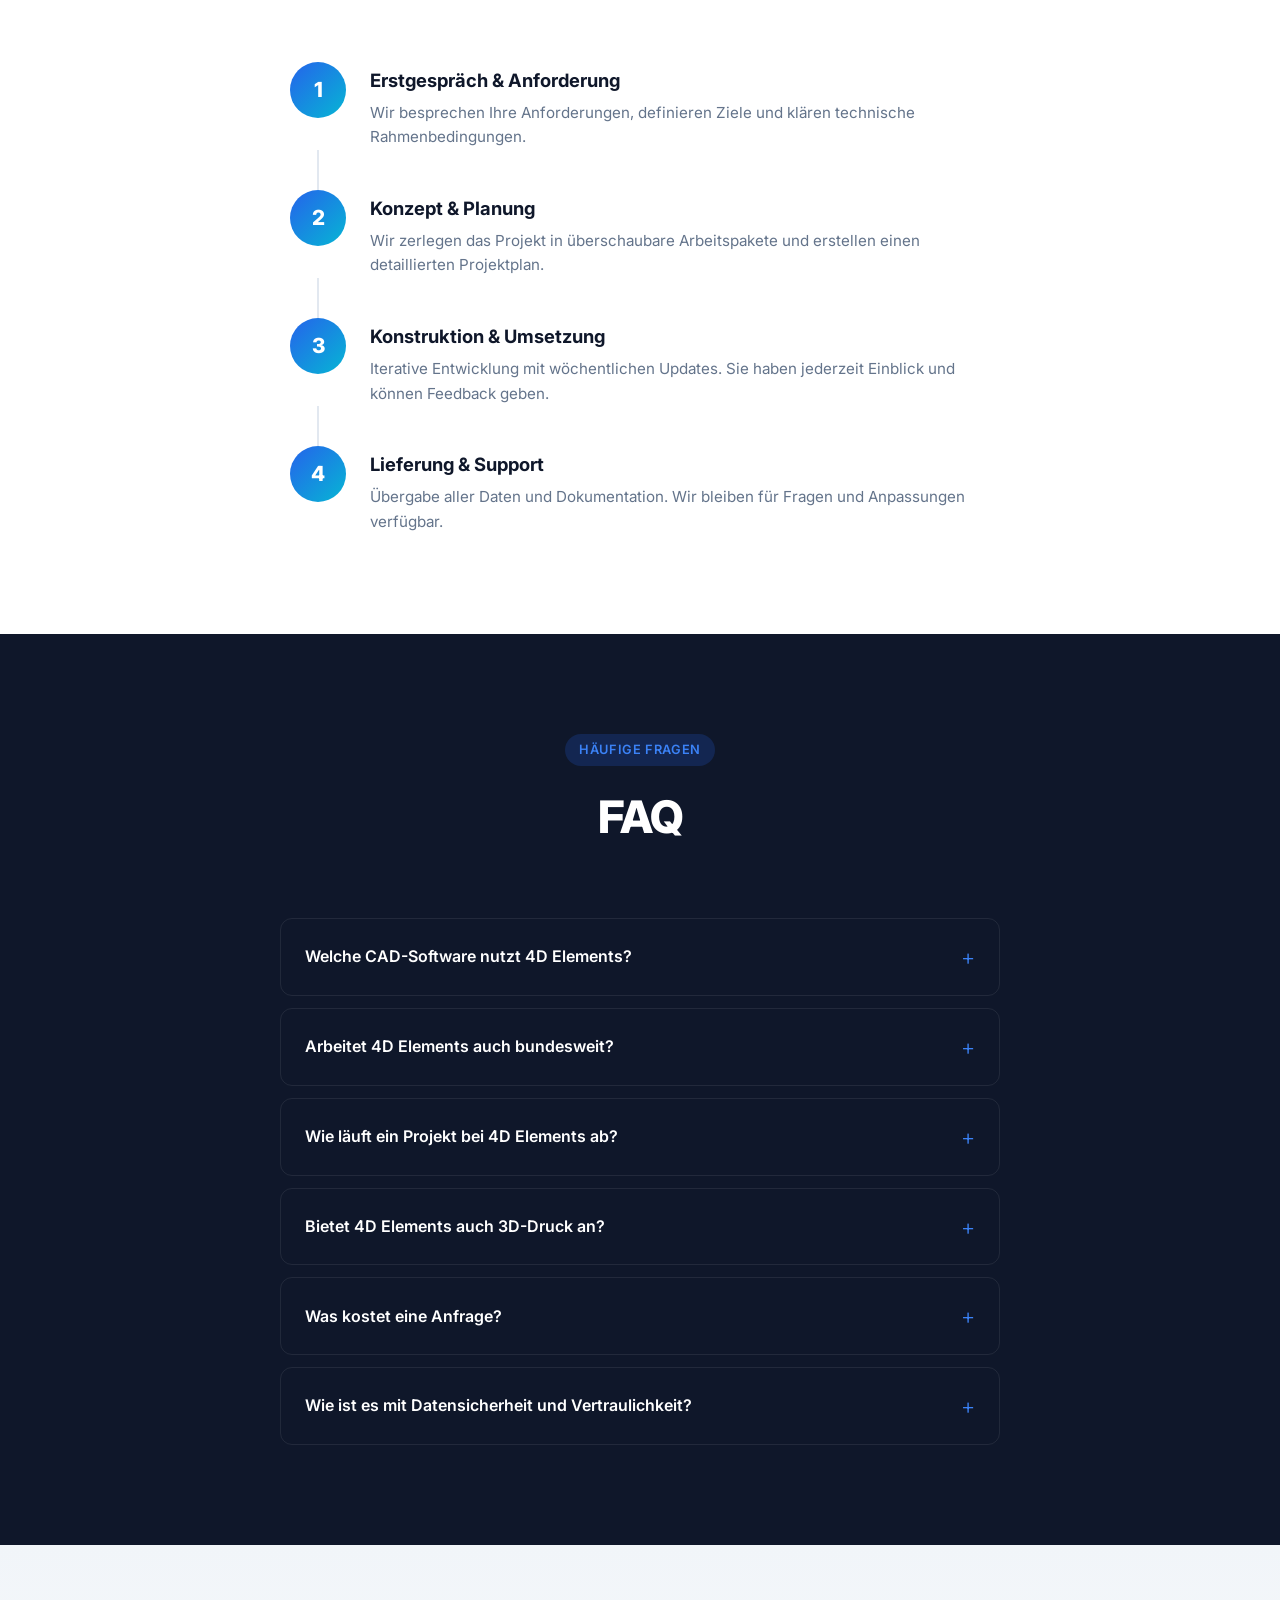
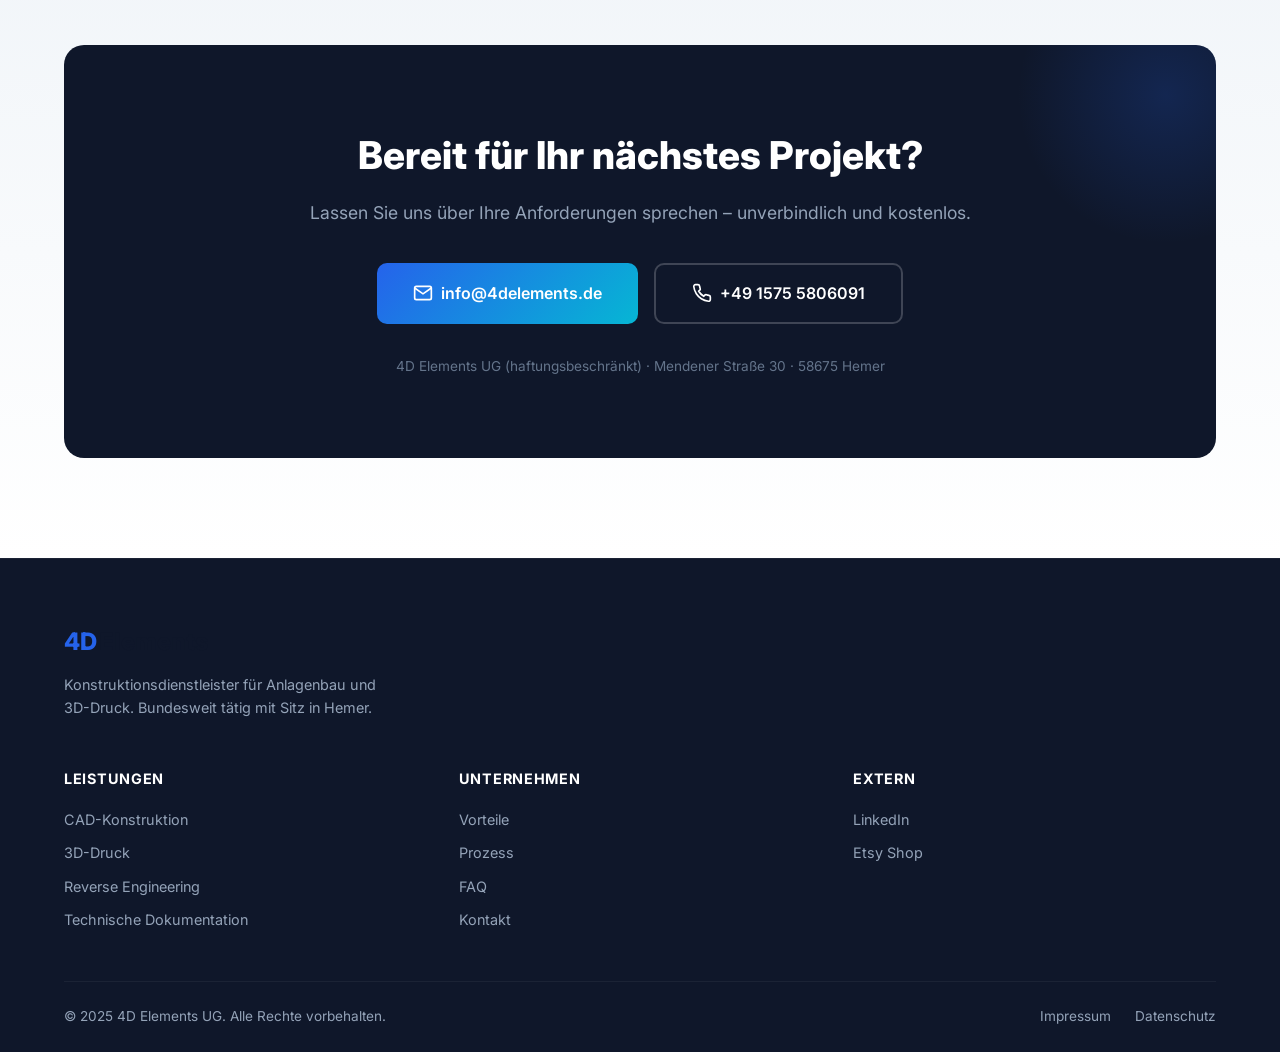
==== commit b16d4701: "feat: DSGVO-Compliance - Impressum, Datenschutz, Cookie-Banner - Impressum mit allen Pflichtangaben " ====
--- a/index.html
+++ b/index.html
@@ -411,12 +411,25 @@
       <div class="footer-bottom">
         <p>&copy; 2025 4D Elements UG. Alle Rechte vorbehalten.</p>
         <div class="footer-legal">
-          <a href="/impressum">Impressum</a>
-          <a href="/datenschutz">Datenschutz</a>
+          <a href="/impressum.html">Impressum</a>
+          <a href="/datenschutz.html">Datenschutz</a>
         </div>
       </div>
     </div>
   </footer>
+
+  <!-- Cookie Banner -->
+  <div class="cookie-banner" id="cookieBanner">
+    <div class="container cookie-banner-inner">
+      <div class="cookie-banner-text">
+        <p>Wir verwenden technisch notwendige Cookies, um die Funktionalität unserer Website sicherzustellen. Weitere Informationen finden Sie in unserer <a href="/datenschutz.html">Datenschutzerklärung</a>.</p>
+      </div>
+      <div class="cookie-banner-actions">
+        <button class="cookie-btn cookie-btn-accept" id="cookieAccept">Akzeptieren</button>
+        <button class="cookie-btn cookie-btn-reject" id="cookieReject">Nur notwendige</button>
+      </div>
+    </div>
+  </div>
 
   <script src="script.js"></script>
 </body>
--- a/style.css
+++ b/style.css
@@ -869,6 +869,184 @@
   }
 }
 
+/* ========================================
+   Legal Pages (Impressum, Datenschutz)
+   ======================================== */
+
+.legal-page {
+  padding: 140px 0 80px;
+  min-height: 100vh;
+}
+
+.legal-page h1 {
+  font-size: clamp(2rem, 4vw, 3rem);
+  font-weight: 800;
+  letter-spacing: -0.02em;
+  margin-bottom: 40px;
+  background: var(--gradient);
+  -webkit-background-clip: text;
+  -webkit-text-fill-color: transparent;
+  background-clip: text;
+}
+
+.legal-page h2 {
+  font-size: 1.3rem;
+  font-weight: 700;
+  margin-top: 40px;
+  margin-bottom: 12px;
+  color: var(--dark);
+}
+
+.legal-page h3 {
+  font-size: 1.1rem;
+  font-weight: 600;
+  margin-top: 24px;
+  margin-bottom: 8px;
+  color: var(--dark-2);
+}
+
+.legal-page p,
+.legal-page li {
+  color: var(--gray);
+  font-size: 0.95rem;
+  line-height: 1.8;
+  margin-bottom: 12px;
+}
+
+.legal-page ul {
+  padding-left: 24px;
+  margin-bottom: 16px;
+}
+
+.legal-page a {
+  color: var(--primary);
+  text-decoration: none;
+  transition: var(--transition);
+}
+
+.legal-page a:hover {
+  color: var(--primary-dark);
+  text-decoration: underline;
+}
+
+.legal-page strong {
+  color: var(--dark);
+}
+
+.legal-updated {
+  margin-top: 48px;
+  padding-top: 24px;
+  border-top: 1px solid var(--light-2);
+  font-size: 0.85rem;
+  color: var(--gray-light);
+}
+
+/* ========================================
+   Cookie Banner
+   ======================================== */
+
+.cookie-banner {
+  position: fixed;
+  bottom: 0;
+  left: 0;
+  right: 0;
+  z-index: 9999;
+  background: var(--dark);
+  border-top: 1px solid rgba(255, 255, 255, 0.08);
+  padding: 20px 0;
+  transform: translateY(100%);
+  transition: transform 0.4s cubic-bezier(0.4, 0, 0.2, 1);
+}
+
+.cookie-banner.visible {
+  transform: translateY(0);
+}
+
+.cookie-banner-inner {
+  display: flex;
+  align-items: center;
+  justify-content: space-between;
+  gap: 24px;
+  flex-wrap: wrap;
+}
+
+.cookie-banner-text {
+  flex: 1;
+  min-width: 280px;
+}
+
+.cookie-banner-text p {
+  color: var(--gray-light);
+  font-size: 0.9rem;
+  line-height: 1.6;
+  margin: 0;
+}
+
+.cookie-banner-text a {
+  color: var(--primary-light);
+  text-decoration: none;
+  transition: var(--transition);
+}
+
+.cookie-banner-text a:hover {
+  color: var(--white);
+  text-decoration: underline;
+}
+
+.cookie-banner-actions {
+  display: flex;
+  gap: 12px;
+  flex-shrink: 0;
+}
+
+.cookie-btn {
+  padding: 10px 24px;
+  border-radius: 8px;
+  font-size: 0.9rem;
+  font-weight: 600;
+  cursor: pointer;
+  border: none;
+  transition: var(--transition);
+  font-family: inherit;
+}
+
+.cookie-btn-accept {
+  background: var(--gradient);
+  color: var(--white);
+}
+
+.cookie-btn-accept:hover {
+  transform: translateY(-1px);
+  box-shadow: 0 4px 12px rgba(37, 99, 235, 0.4);
+}
+
+.cookie-btn-reject {
+  background: transparent;
+  color: var(--gray-light);
+  border: 1px solid rgba(255, 255, 255, 0.15);
+}
+
+.cookie-btn-reject:hover {
+  border-color: rgba(255, 255, 255, 0.3);
+  color: var(--white);
+}
+
+@media (max-width: 768px) {
+  .cookie-banner-inner {
+    flex-direction: column;
+    text-align: center;
+  }
+
+  .cookie-banner-actions {
+    width: 100%;
+    justify-content: center;
+  }
+}
+
+/* ========================================
+   Responsive (continued)
+   ======================================== */
+
 @media (max-width: 480px) {
   .hero h1 {
     font-size: 2rem;
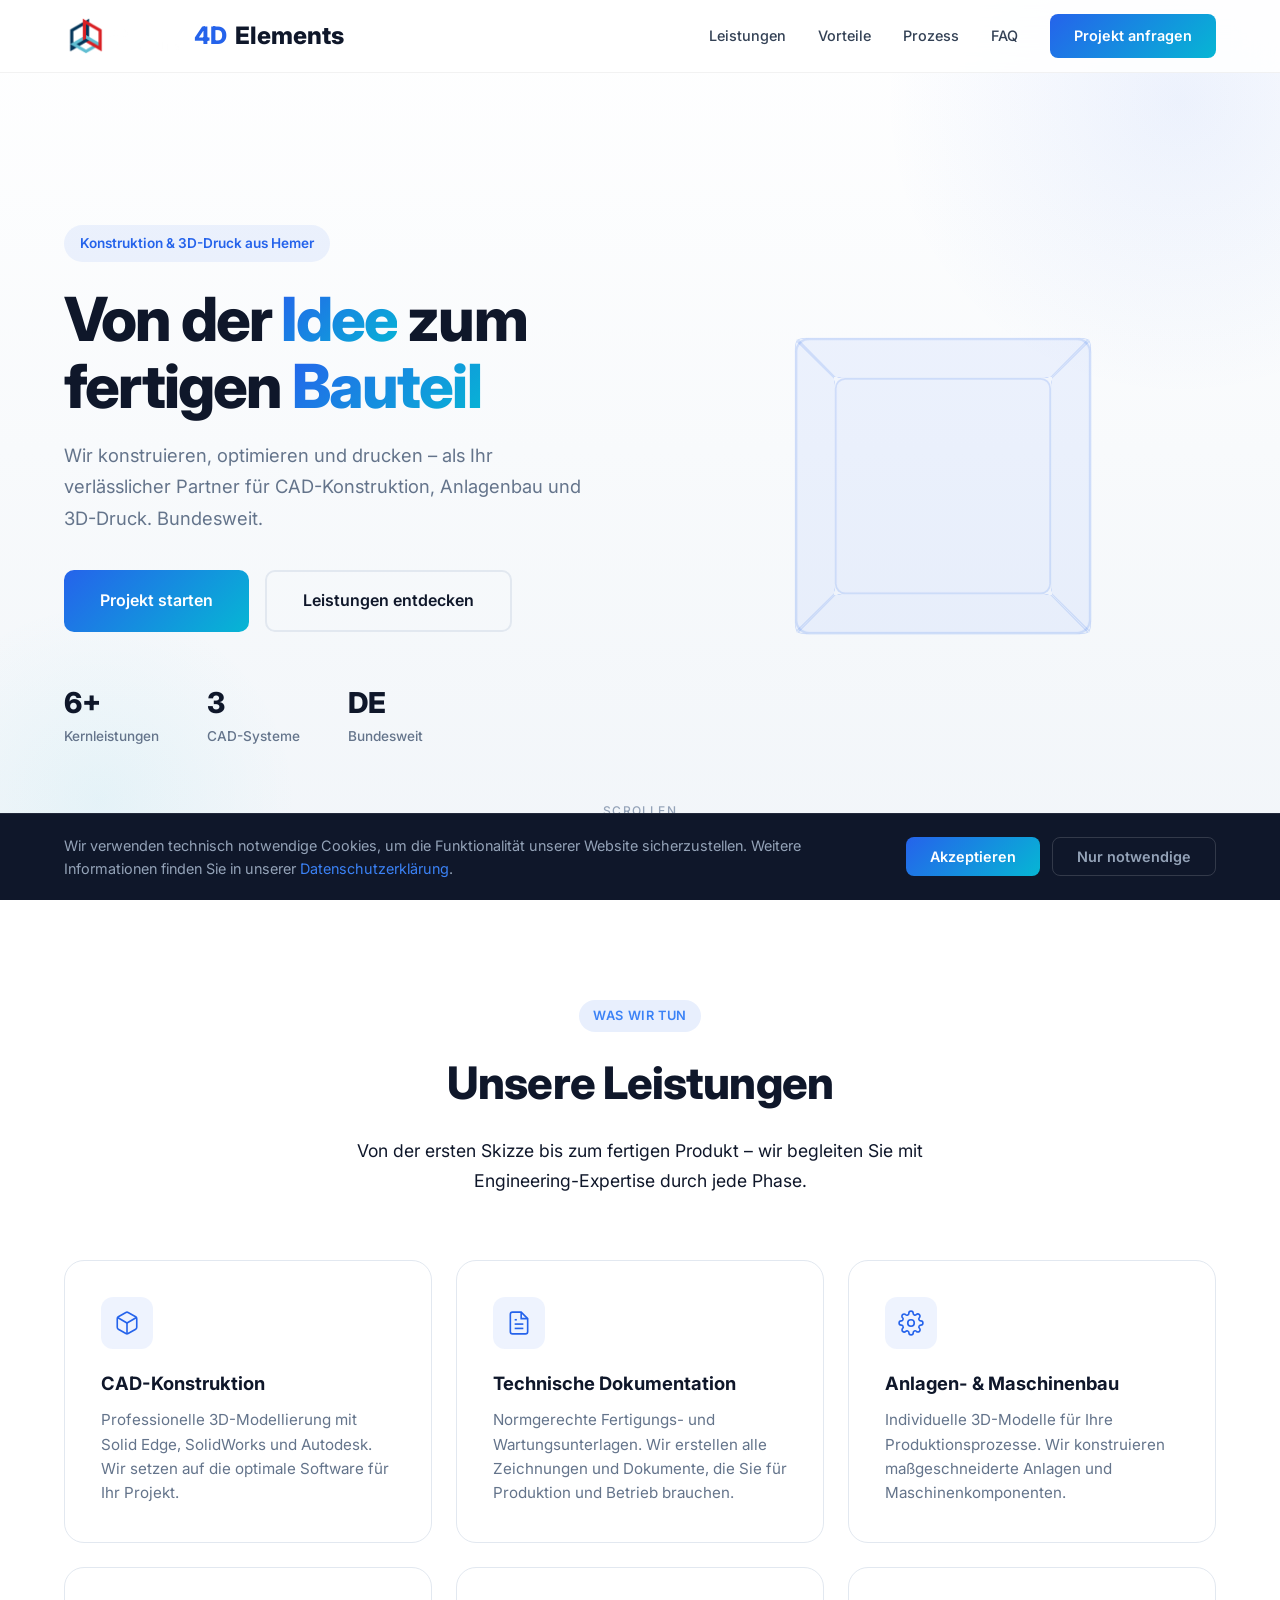
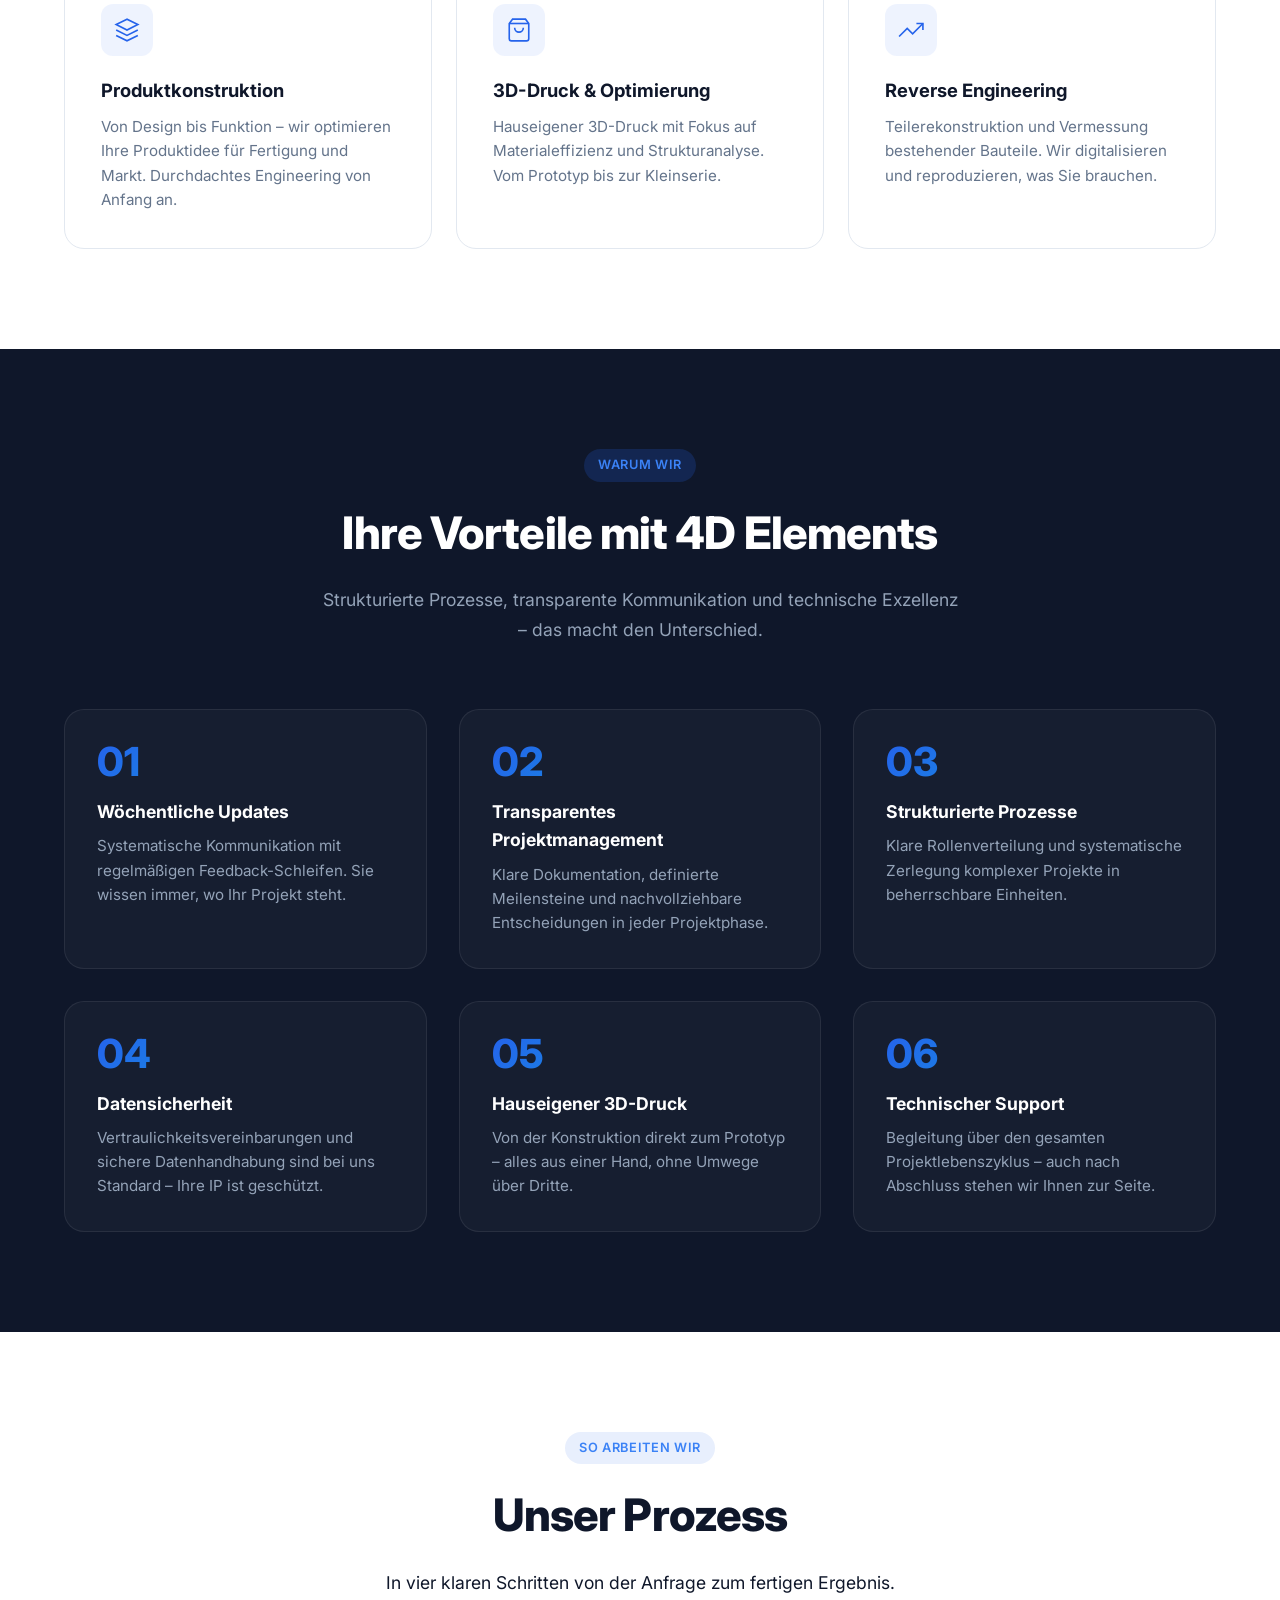
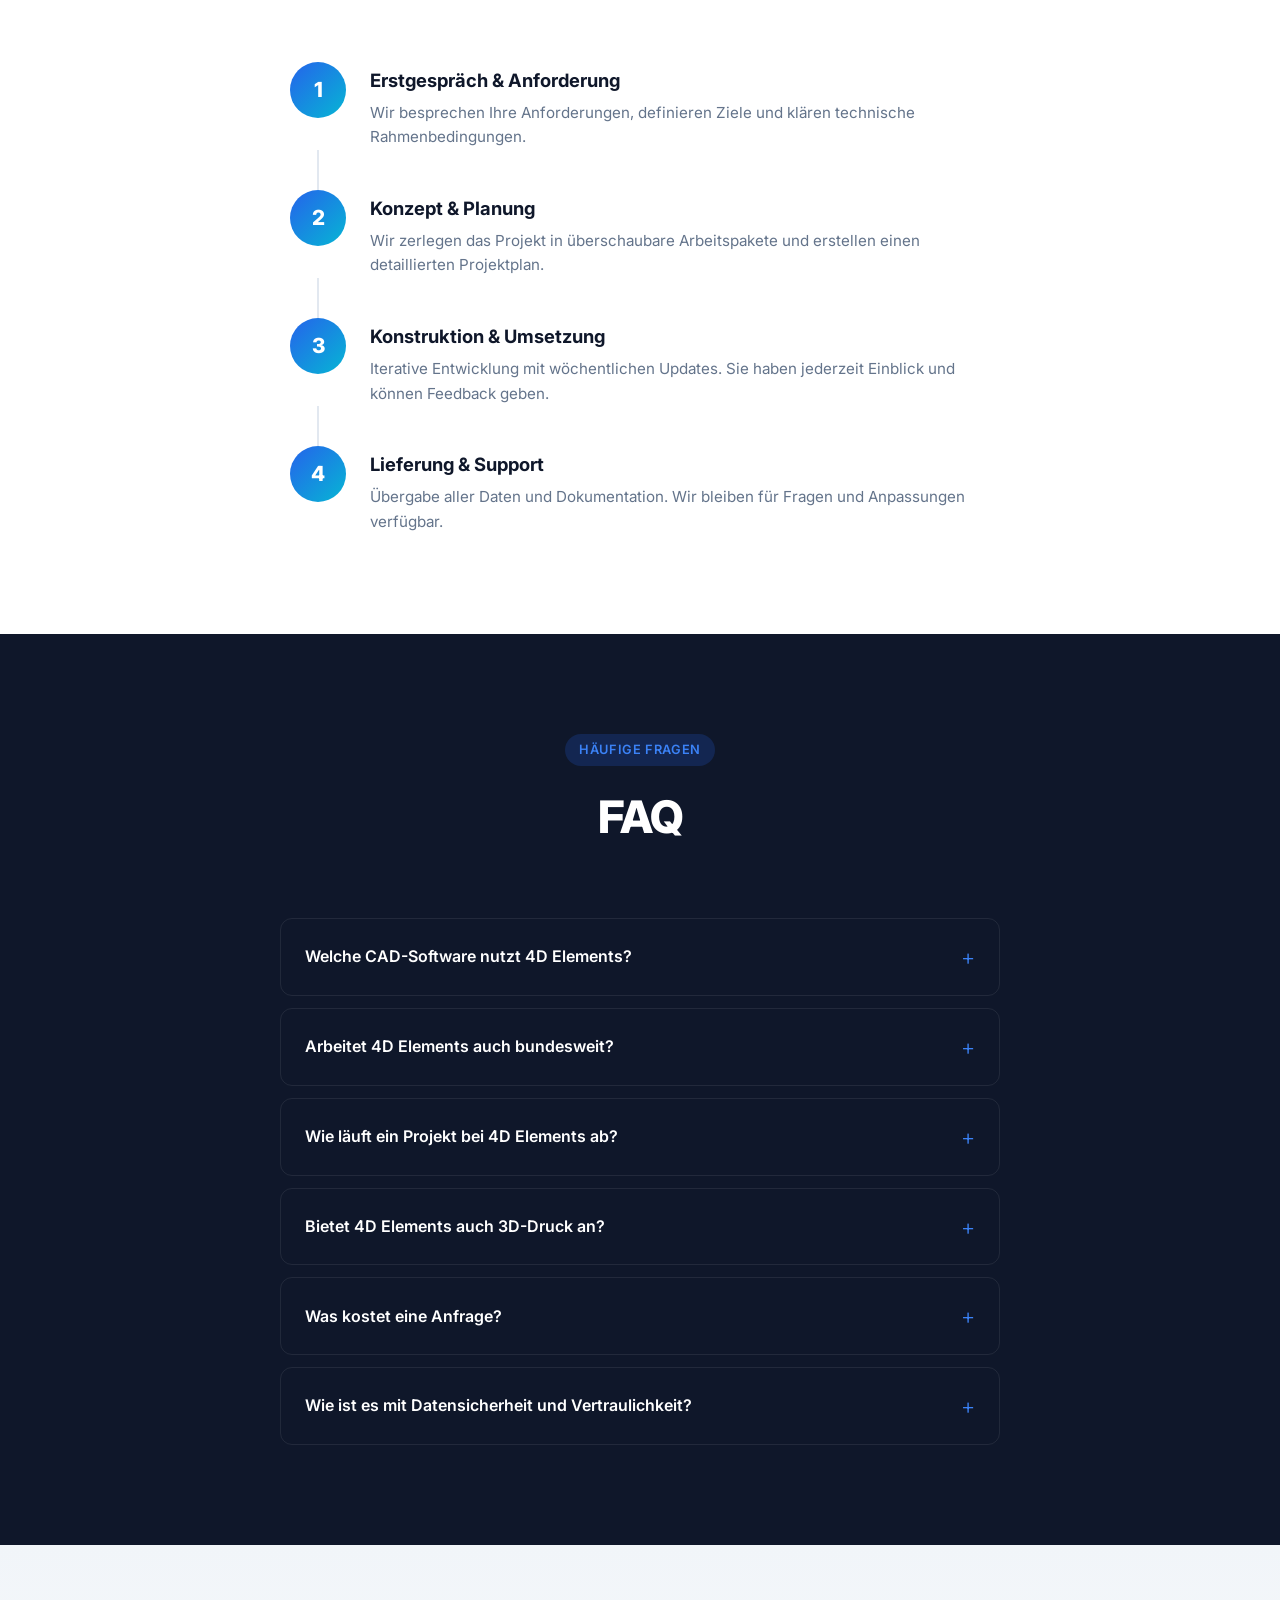
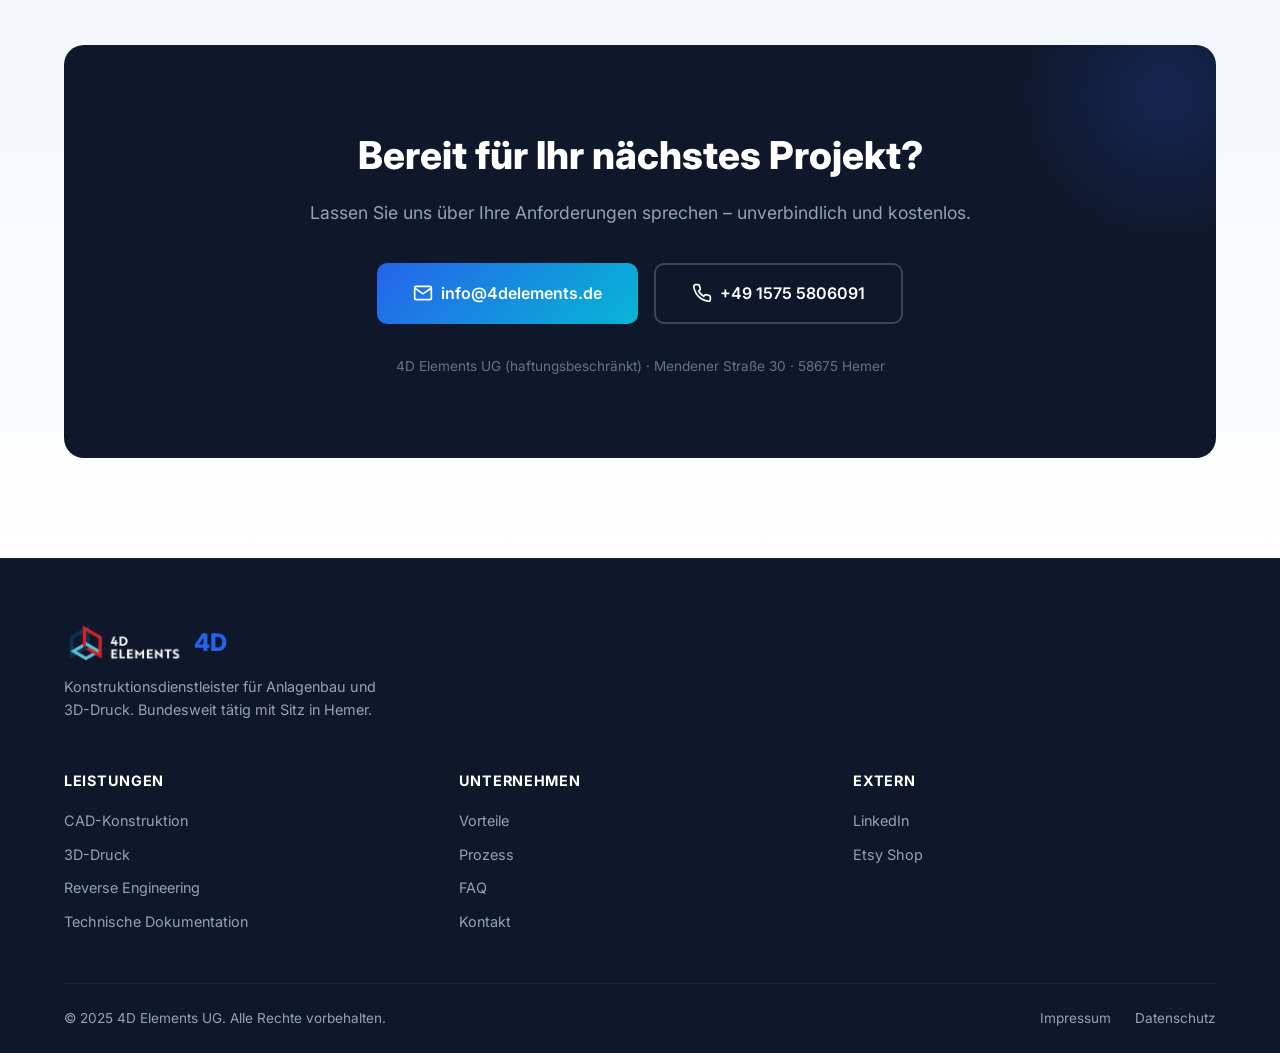
==== commit 2a349450: "feat: Logo in Navigation und Footer eingebaut - 4D Elements Logo (3D-Würfel) aus Downloads in assets" ====
--- a/index.html
+++ b/index.html
@@ -112,7 +112,8 @@
   <!-- Navigation -->
   <nav class="nav" id="nav">
     <div class="container nav-inner">
-      <a href="#" class="nav-logo">
+      <a href="/" class="nav-logo">
+        <img src="/assets/logo.png" alt="4D Elements Logo" class="nav-logo-img">
         <span class="logo-4d">4D</span><span class="logo-elements">Elements</span>
       </a>
       <ul class="nav-links" id="navLinks">
@@ -376,7 +377,8 @@
   <footer class="footer">
     <div class="container footer-inner">
       <div class="footer-brand">
-        <a href="#" class="nav-logo">
+        <a href="/" class="nav-logo">
+          <img src="/assets/logo.png" alt="4D Elements Logo" class="nav-logo-img">
           <span class="logo-4d">4D</span><span class="logo-elements">Elements</span>
         </a>
         <p>Konstruktionsdienstleister für Anlagenbau und 3D-Druck. Bundesweit tätig mit Sitz in Hemer.</p>
--- a/style.css
+++ b/style.css
@@ -80,7 +80,14 @@
   font-weight: 800;
   font-size: 1.5rem;
   display: flex;
-  gap: 2px;
+  align-items: center;
+  gap: 8px;
+}
+
+.nav-logo-img {
+  height: 40px;
+  width: auto;
+  object-fit: contain;
 }
 
 .logo-4d {
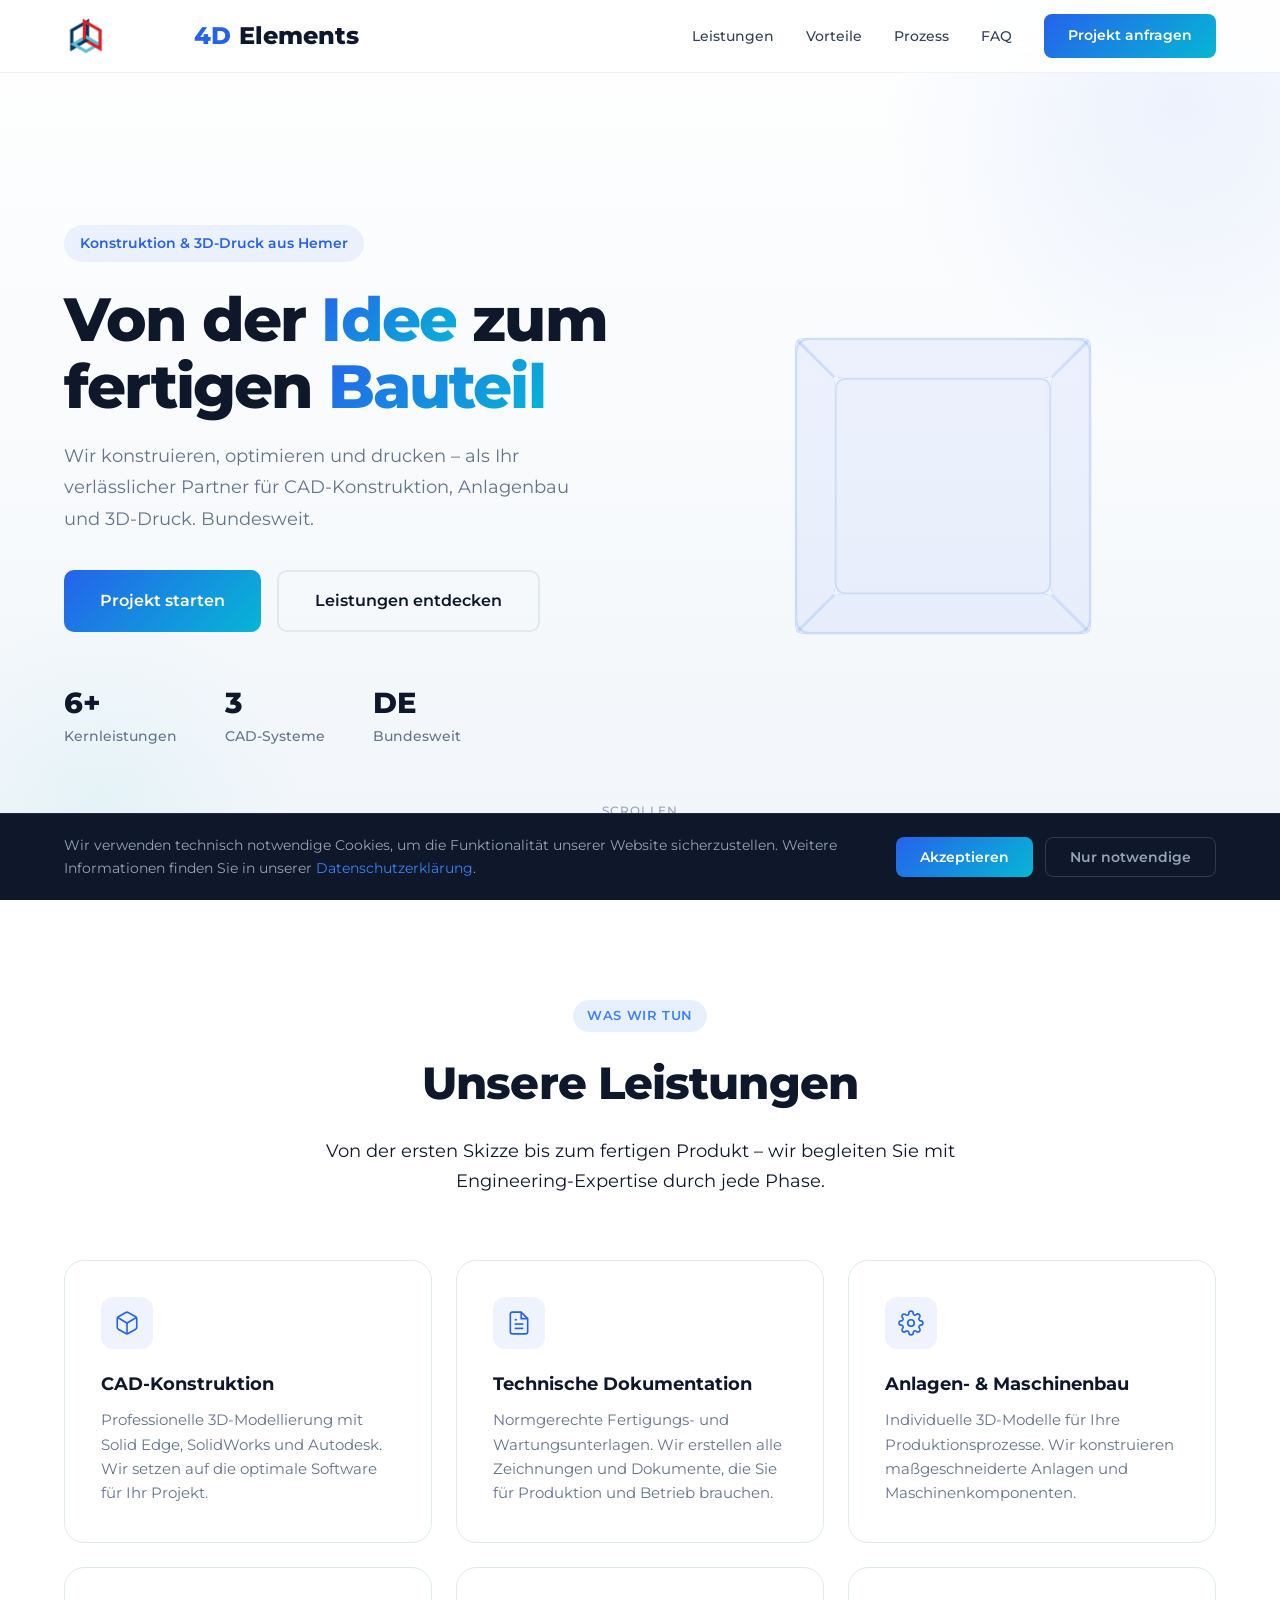
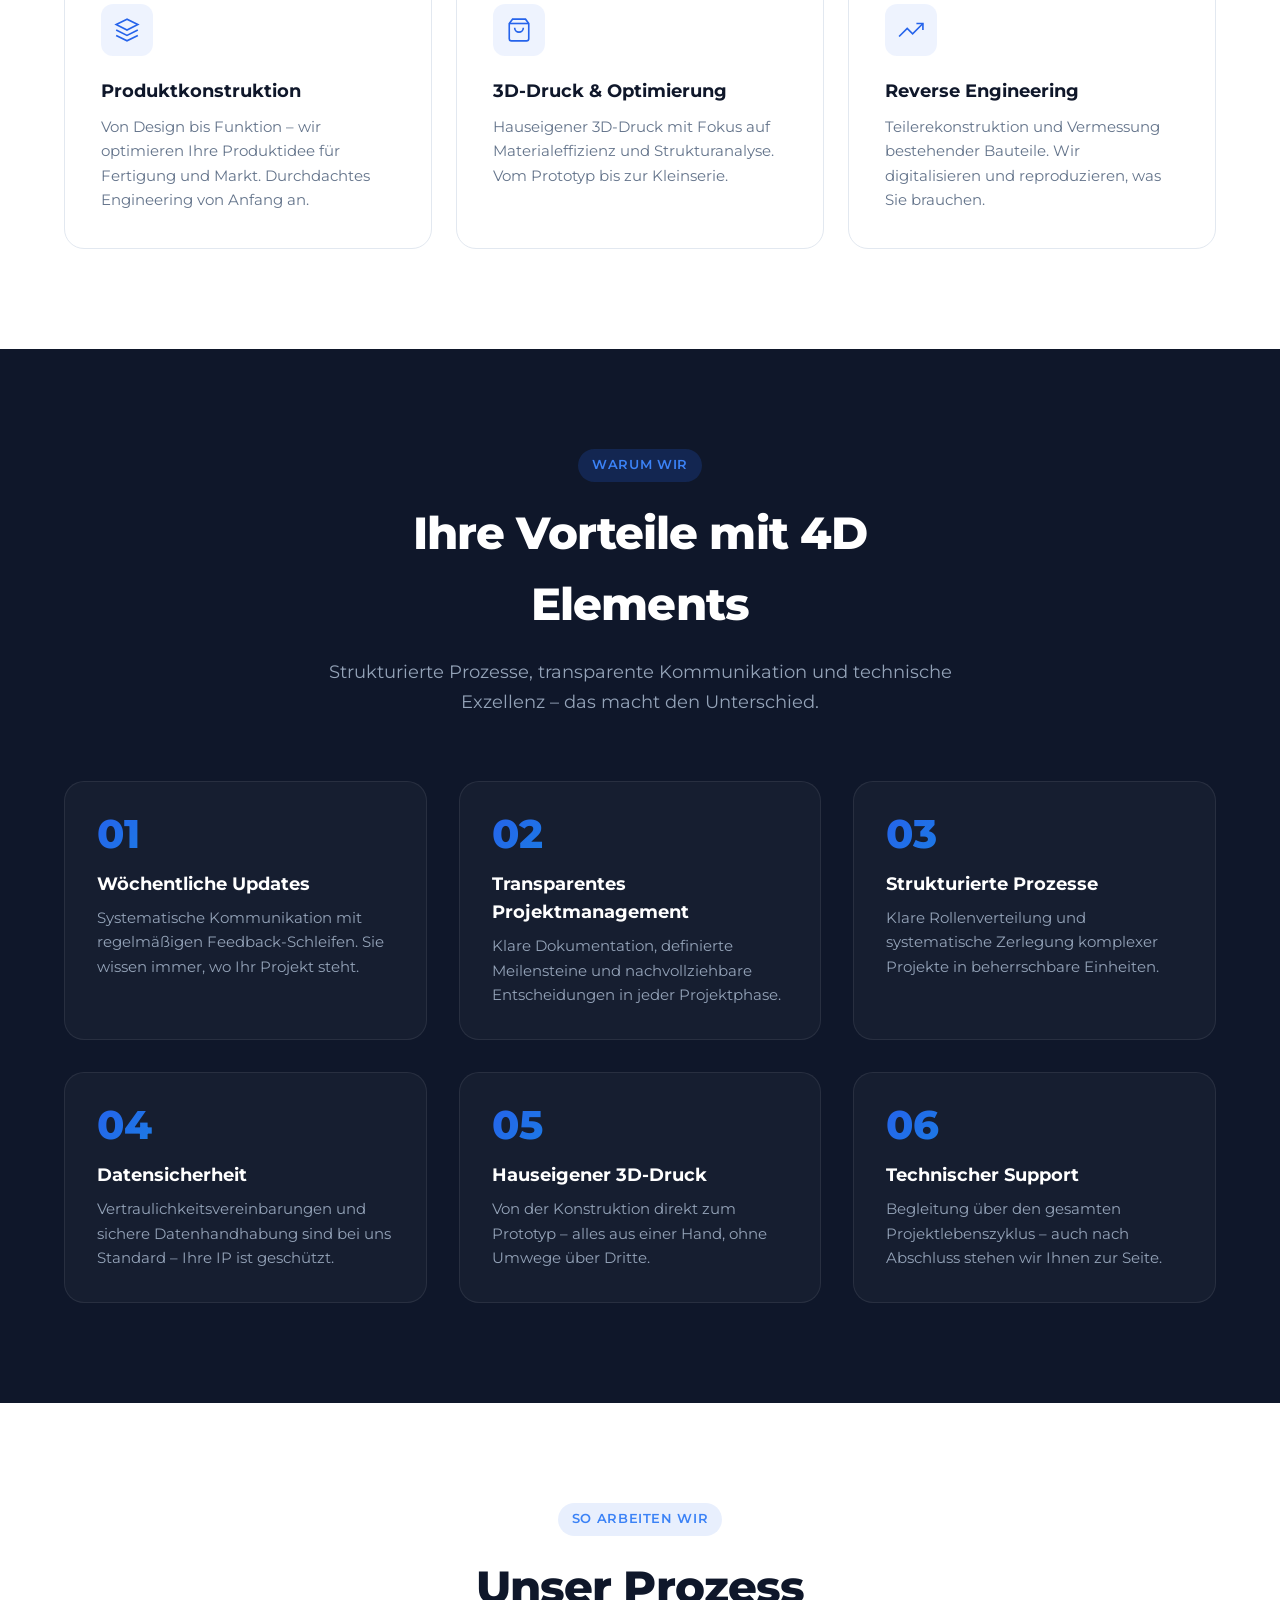
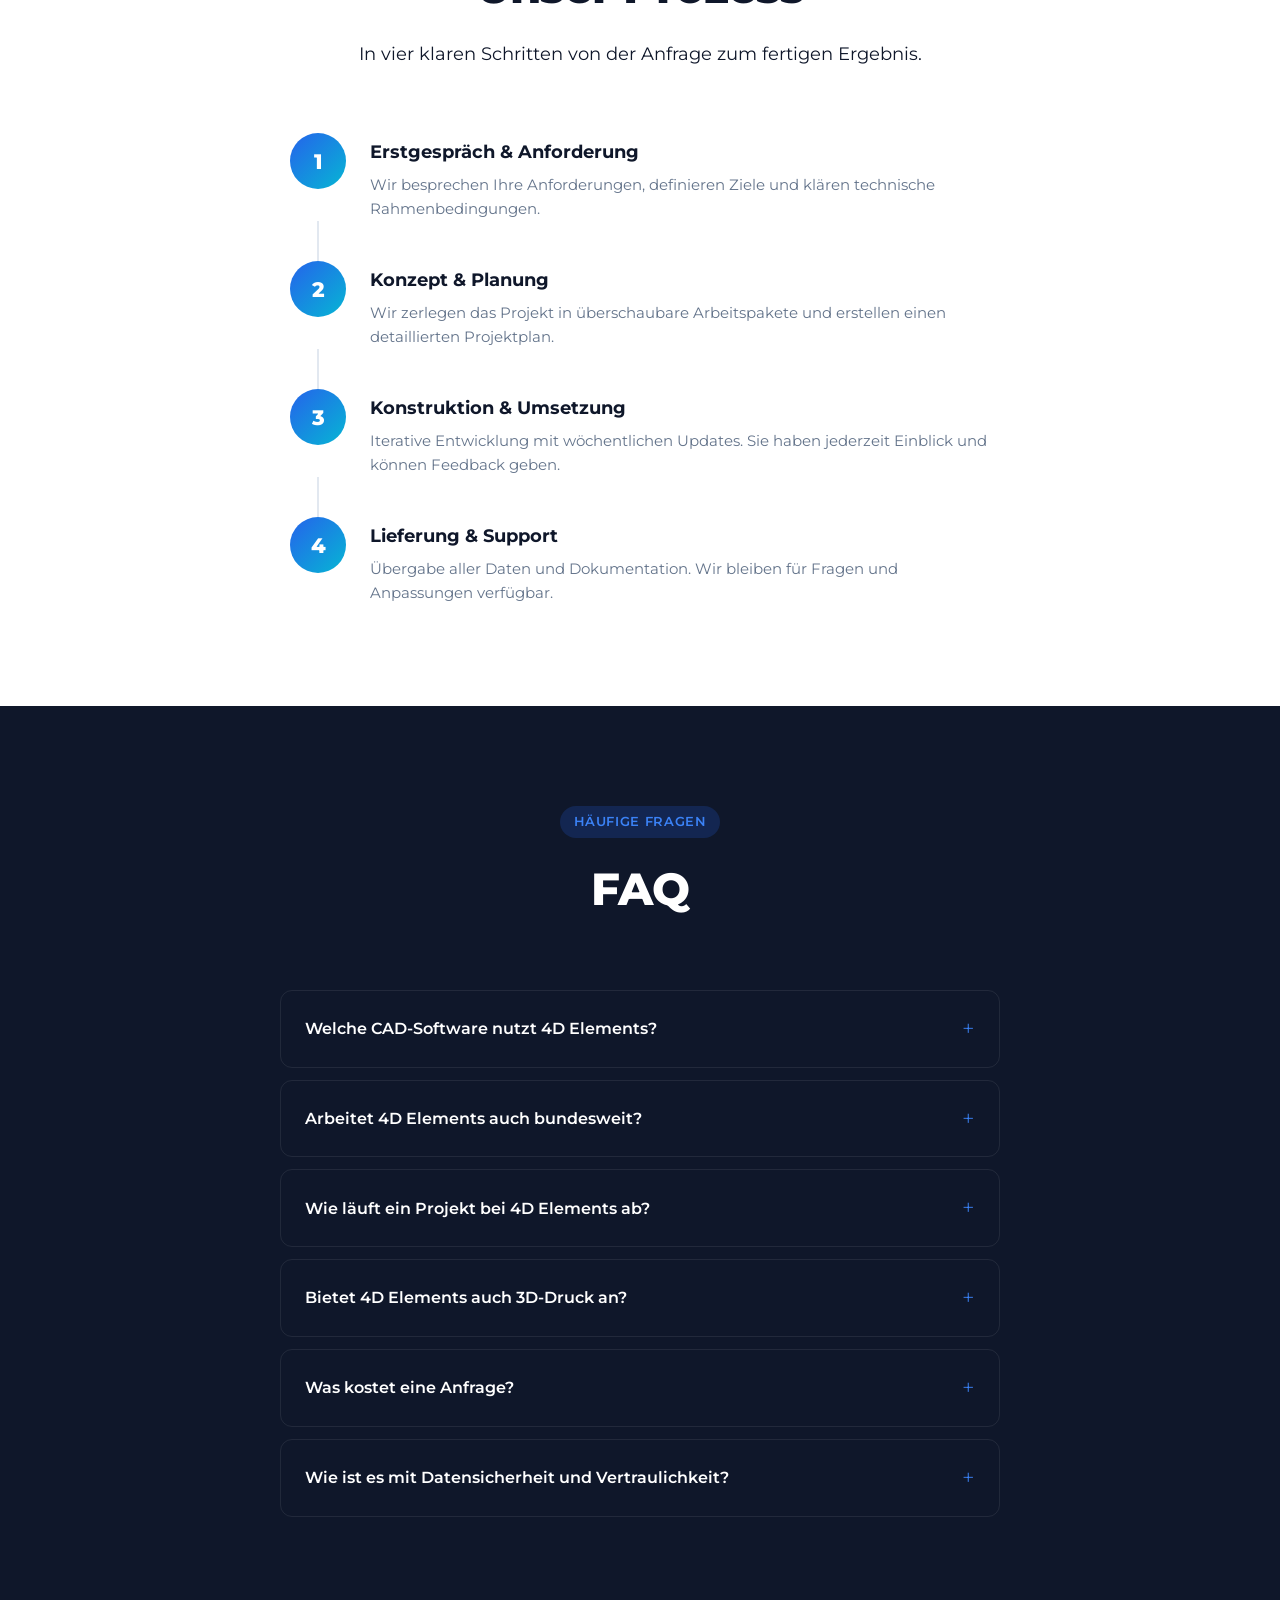
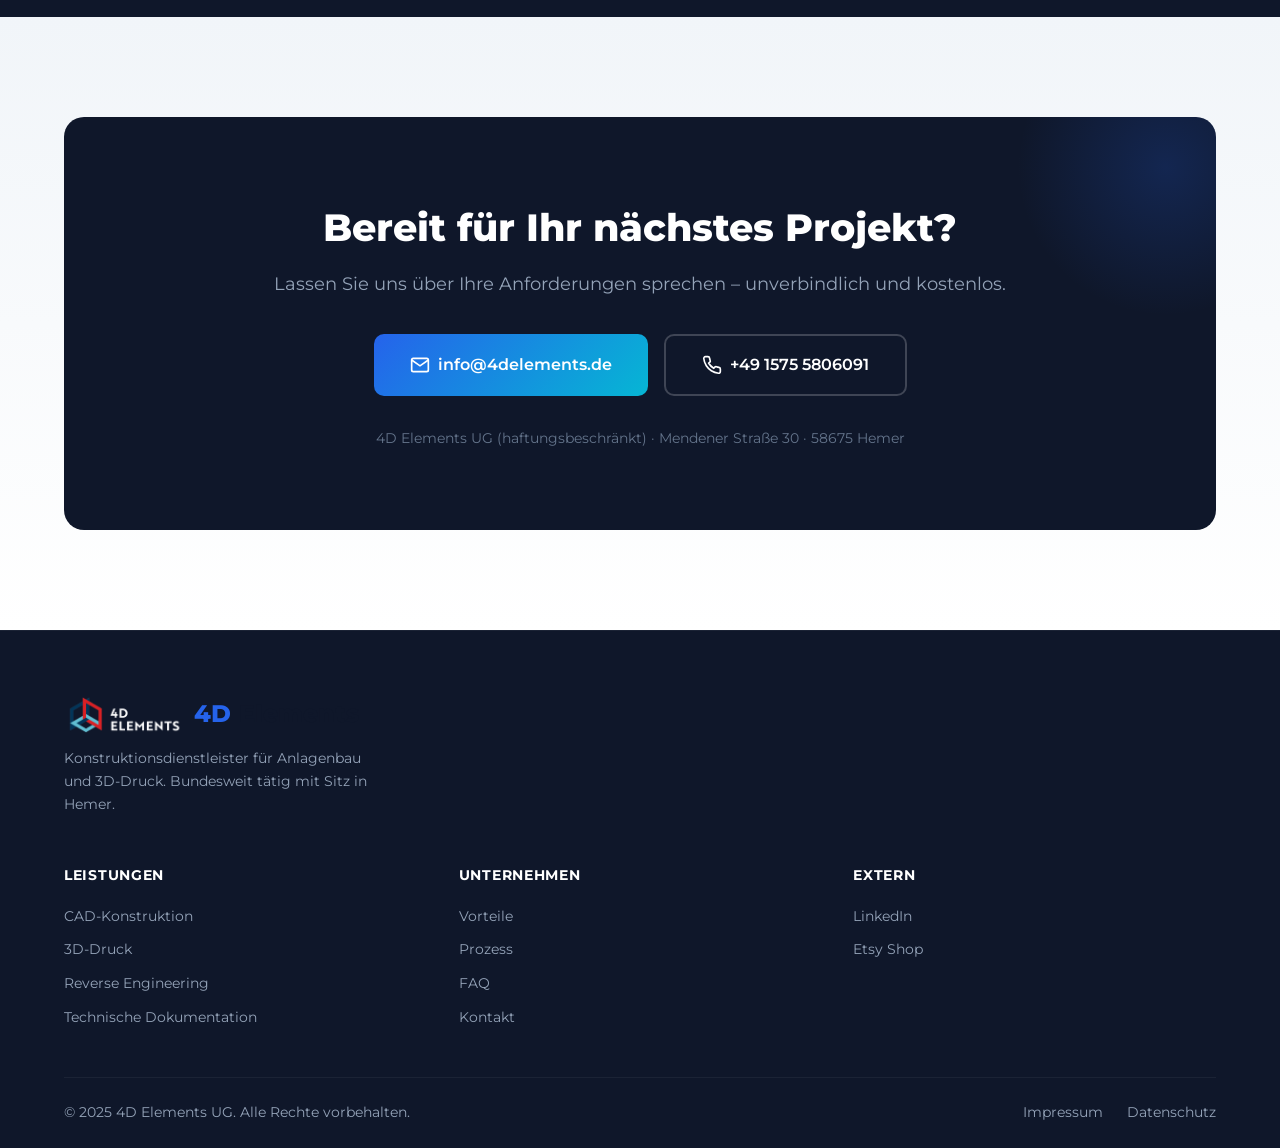
==== commit 54ef31e1: "feat: Schriftart von Inter auf Montserrat gewechselt" ====
--- a/index.html
+++ b/index.html
@@ -104,7 +104,7 @@
 
   <link rel="preconnect" href="https://fonts.googleapis.com">
   <link rel="preconnect" href="https://fonts.gstatic.com" crossorigin>
-  <link href="https://fonts.googleapis.com/css2?family=Inter:wght@300;400;500;600;700;800&display=swap" rel="stylesheet">
+  <link href="https://fonts.googleapis.com/css2?family=Montserrat:wght@300;400;500;600;700;800&display=swap" rel="stylesheet">
   <link rel="stylesheet" href="style.css">
 </head>
 <body>
--- a/style.css
+++ b/style.css
@@ -35,7 +35,7 @@
 }
 
 body {
-  font-family: 'Inter', -apple-system, BlinkMacSystemFont, sans-serif;
+  font-family: 'Montserrat', -apple-system, BlinkMacSystemFont, sans-serif;
   color: var(--dark);
   background: var(--white);
   line-height: 1.6;
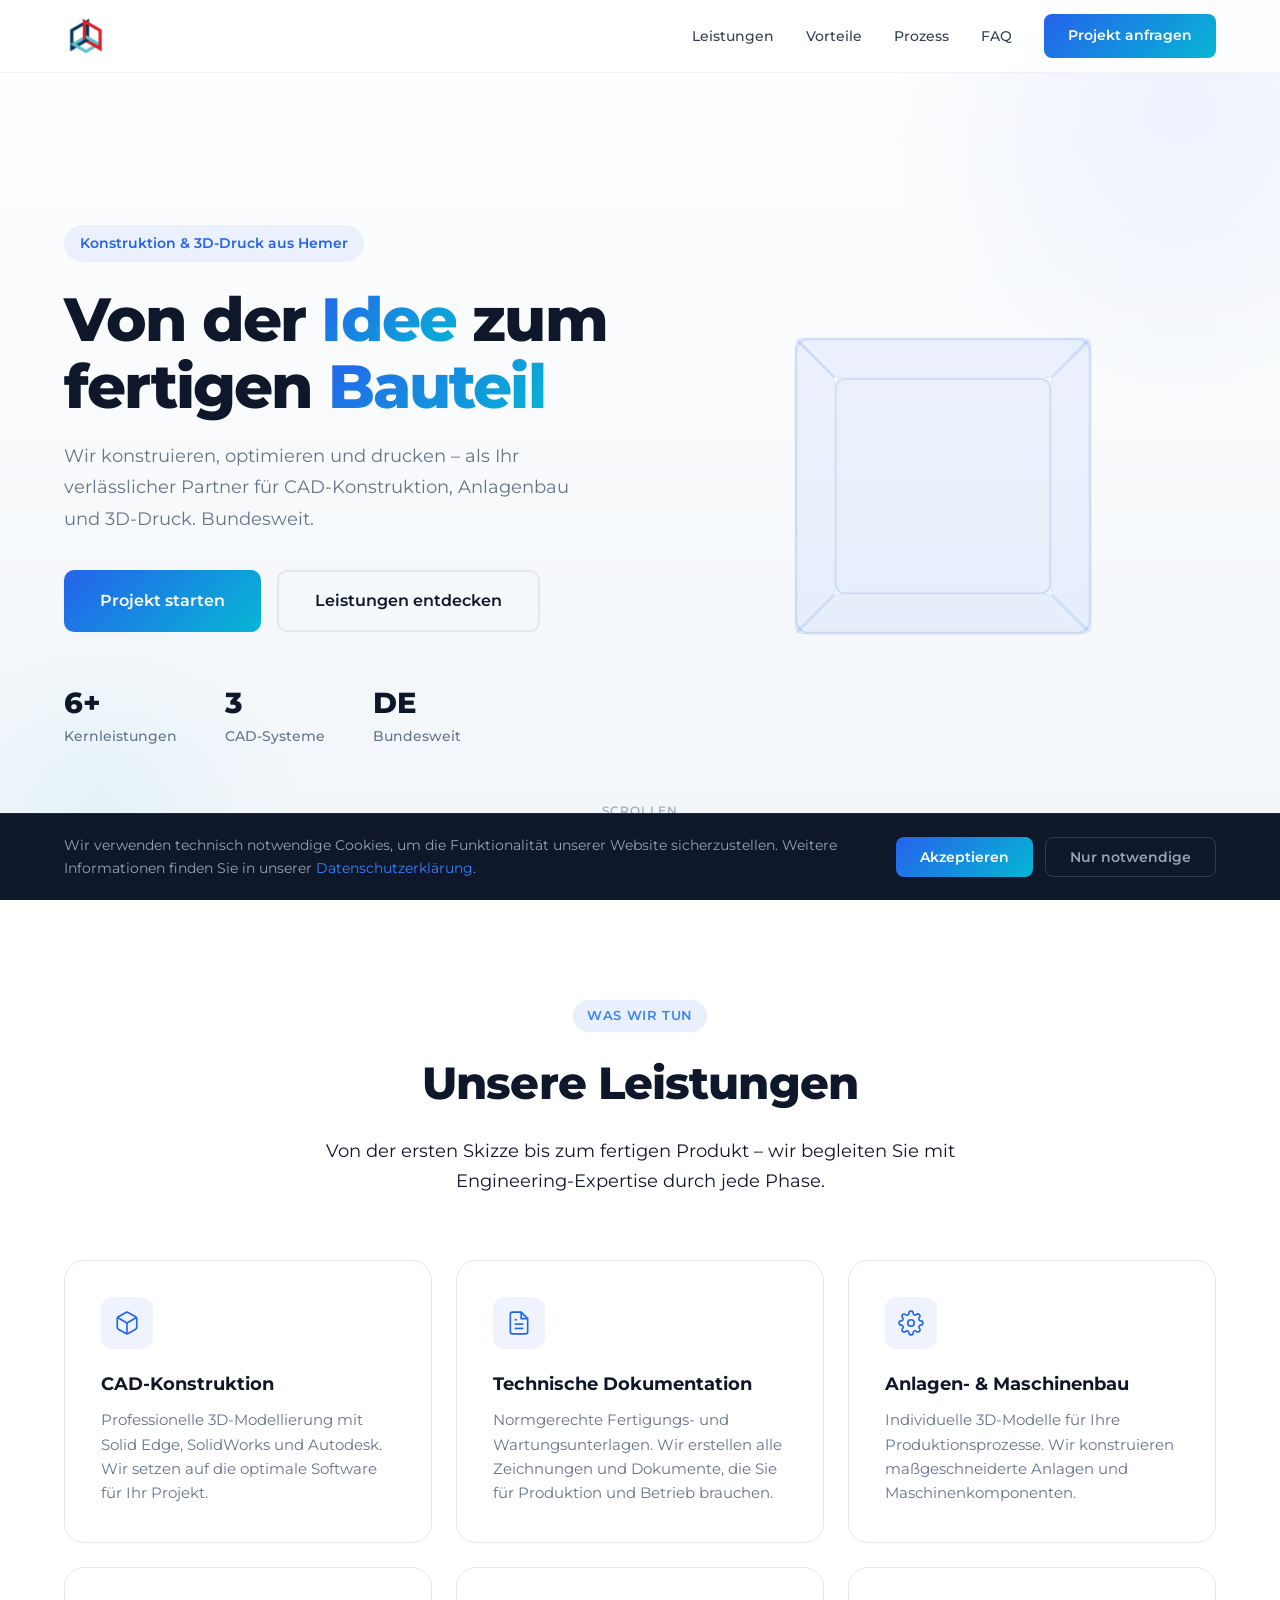
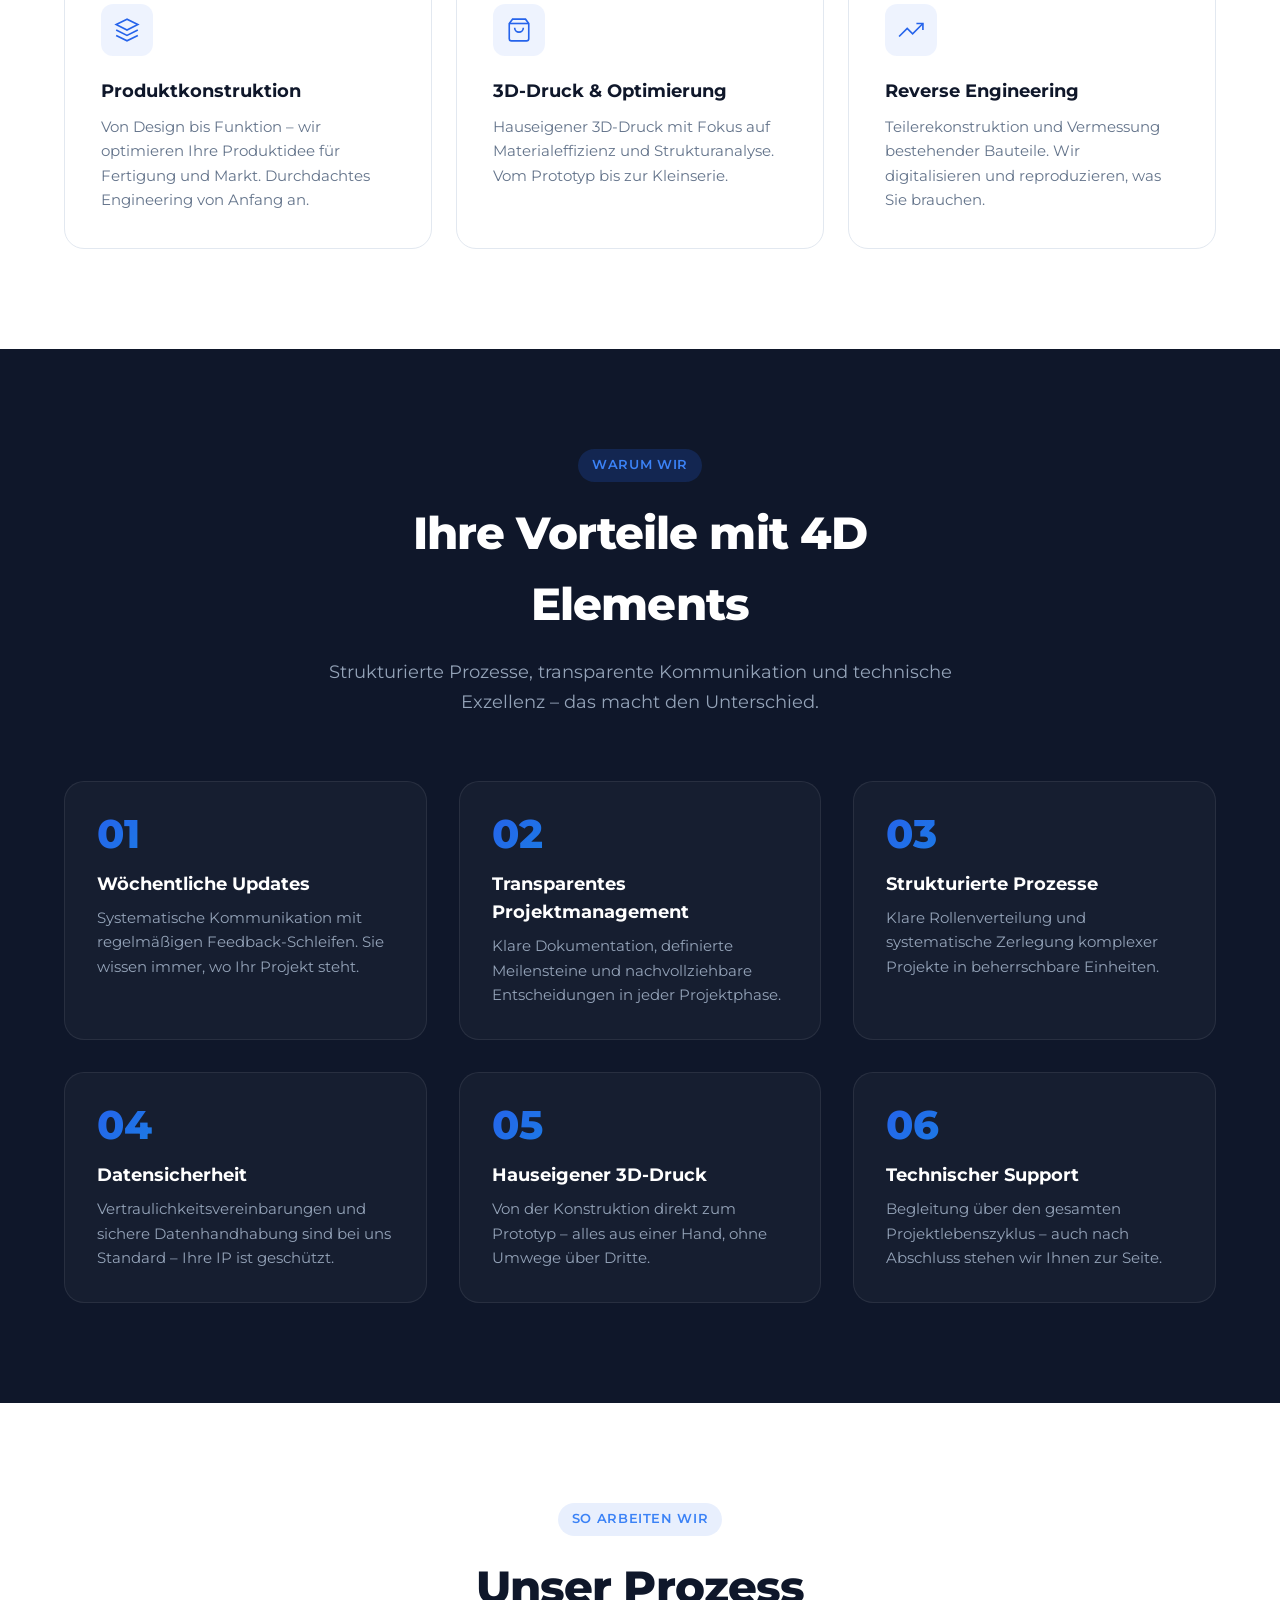
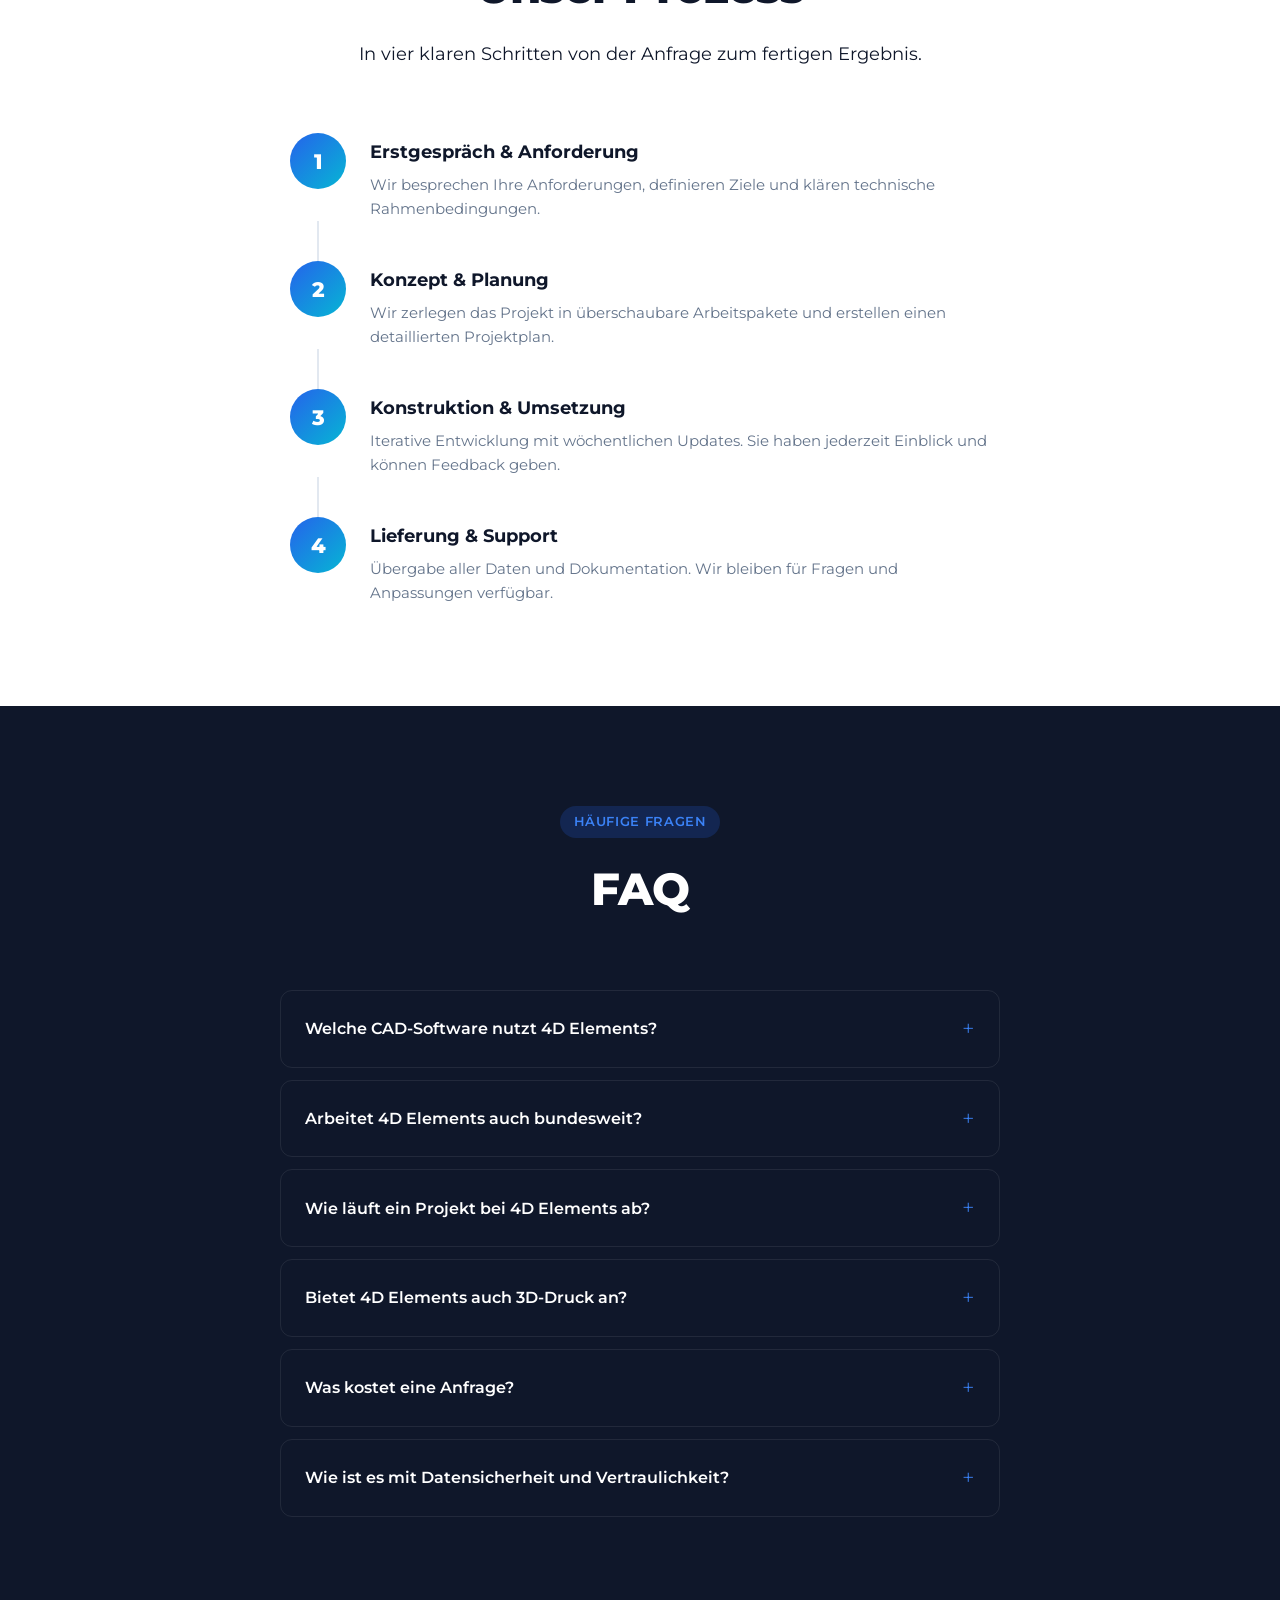
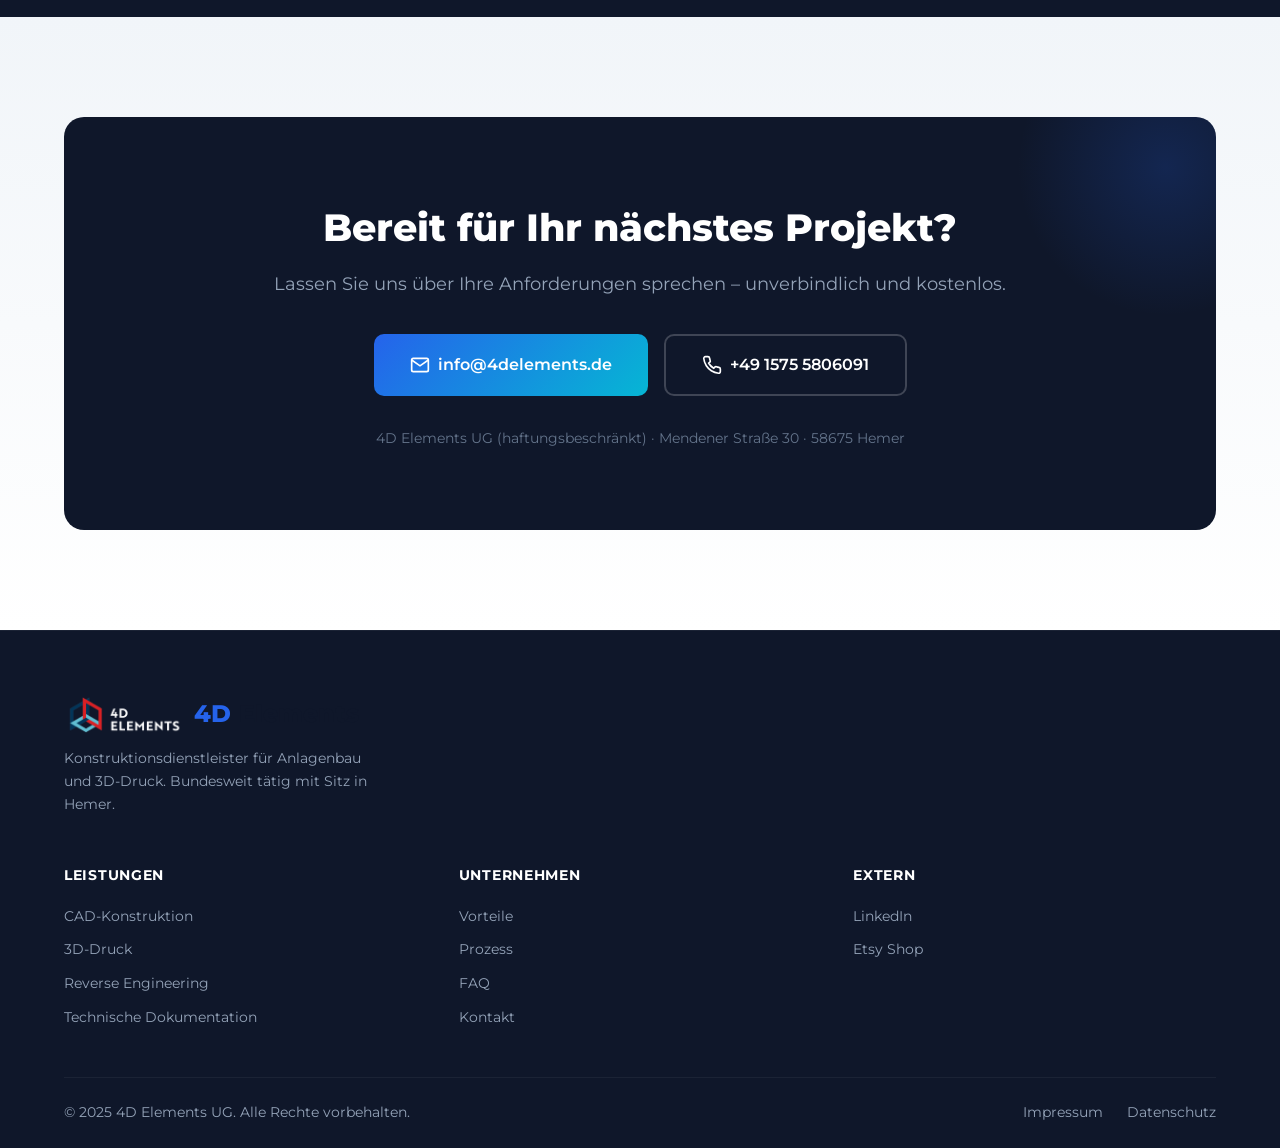
==== commit a9c242ec: "fix: Schriftzug neben Logo in Nav entfernt" ====
--- a/index.html
+++ b/index.html
@@ -114,7 +114,6 @@
     <div class="container nav-inner">
       <a href="/" class="nav-logo">
         <img src="/assets/logo.png" alt="4D Elements Logo" class="nav-logo-img">
-        <span class="logo-4d">4D</span><span class="logo-elements">Elements</span>
       </a>
       <ul class="nav-links" id="navLinks">
         <li><a href="#leistungen">Leistungen</a></li>
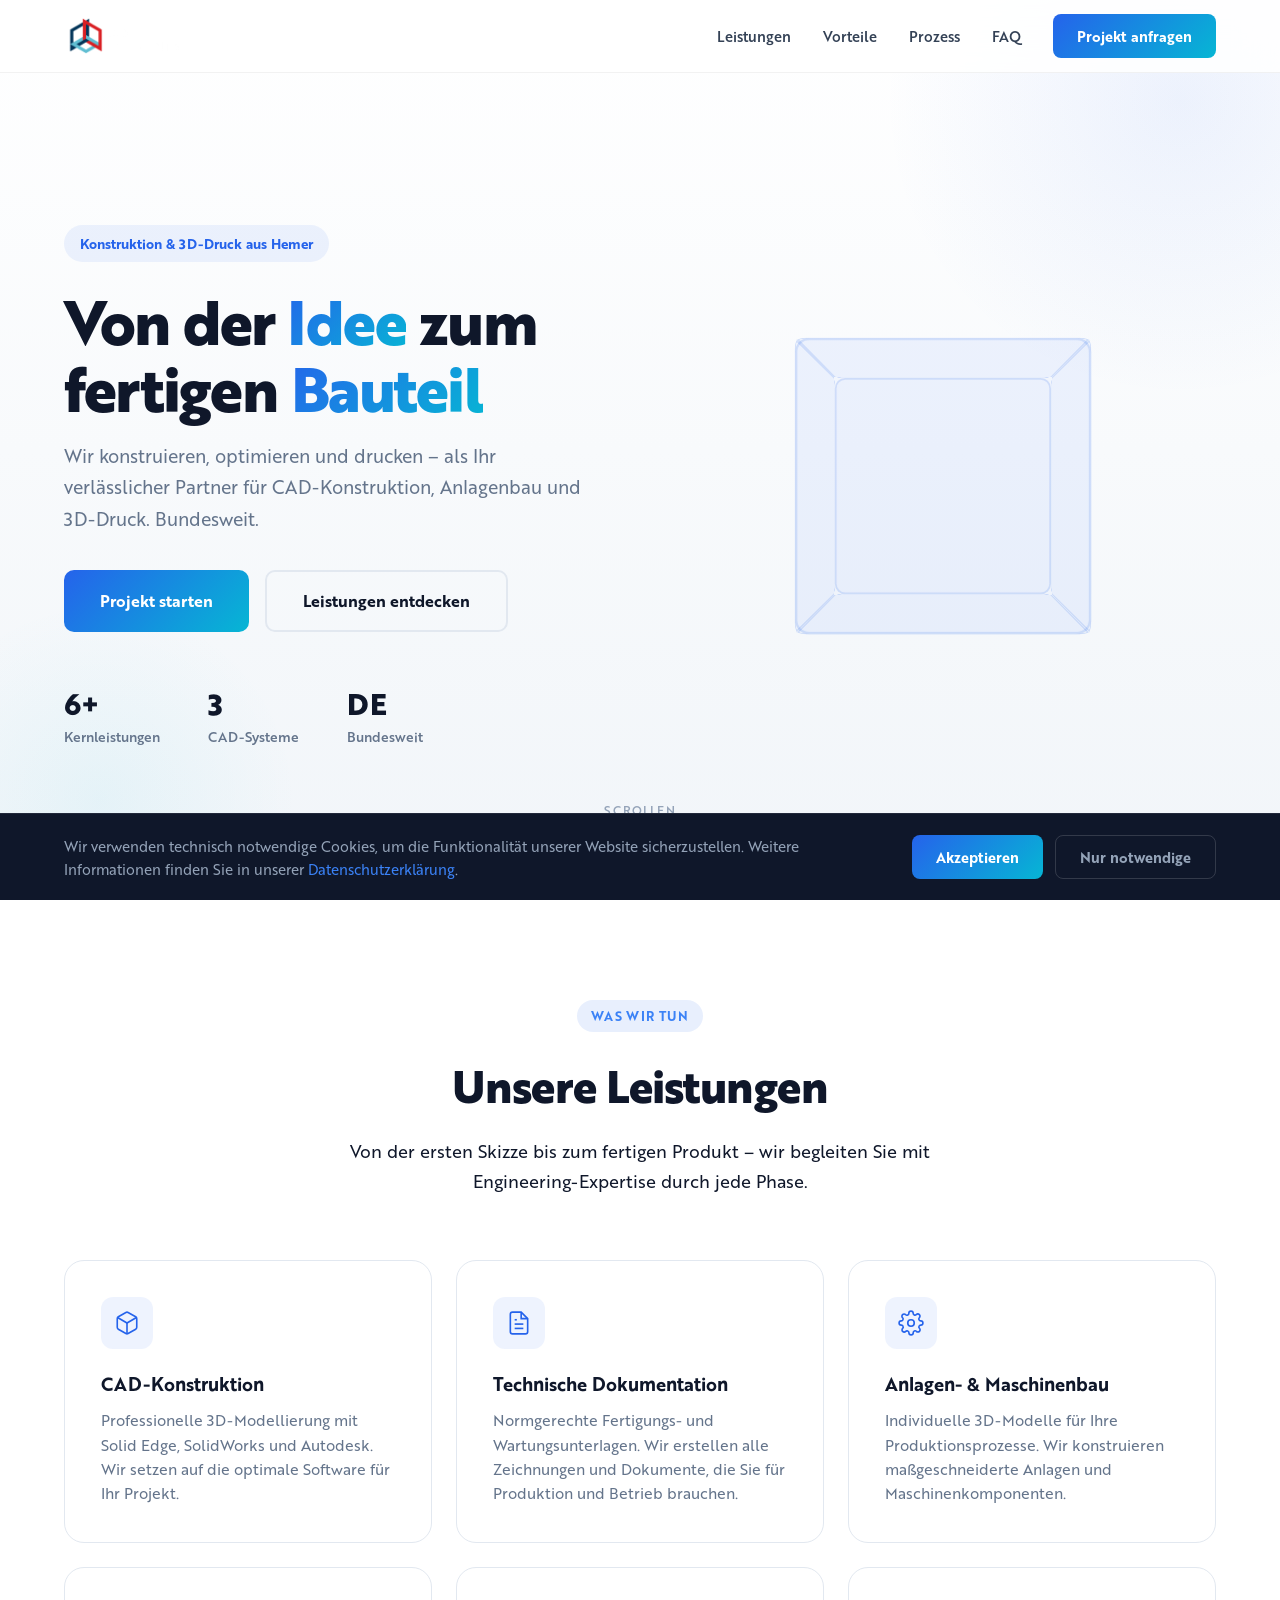
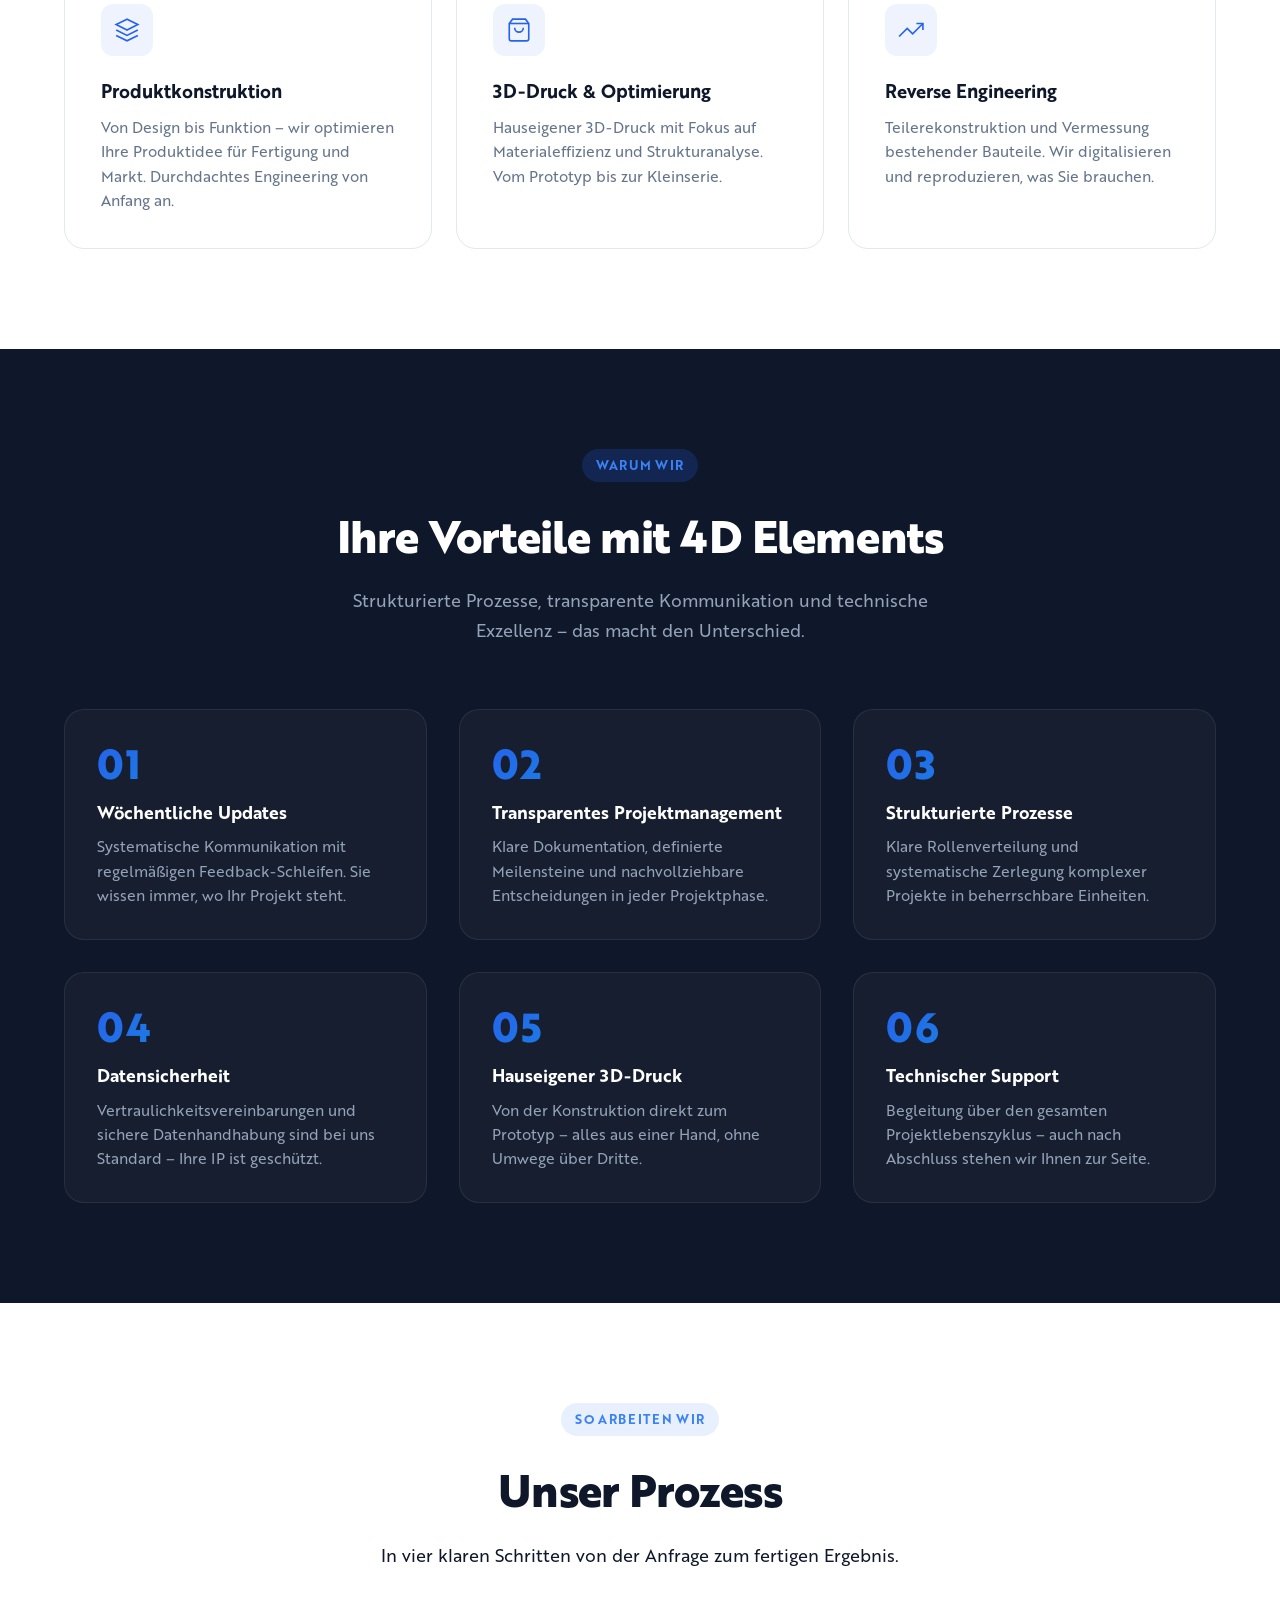
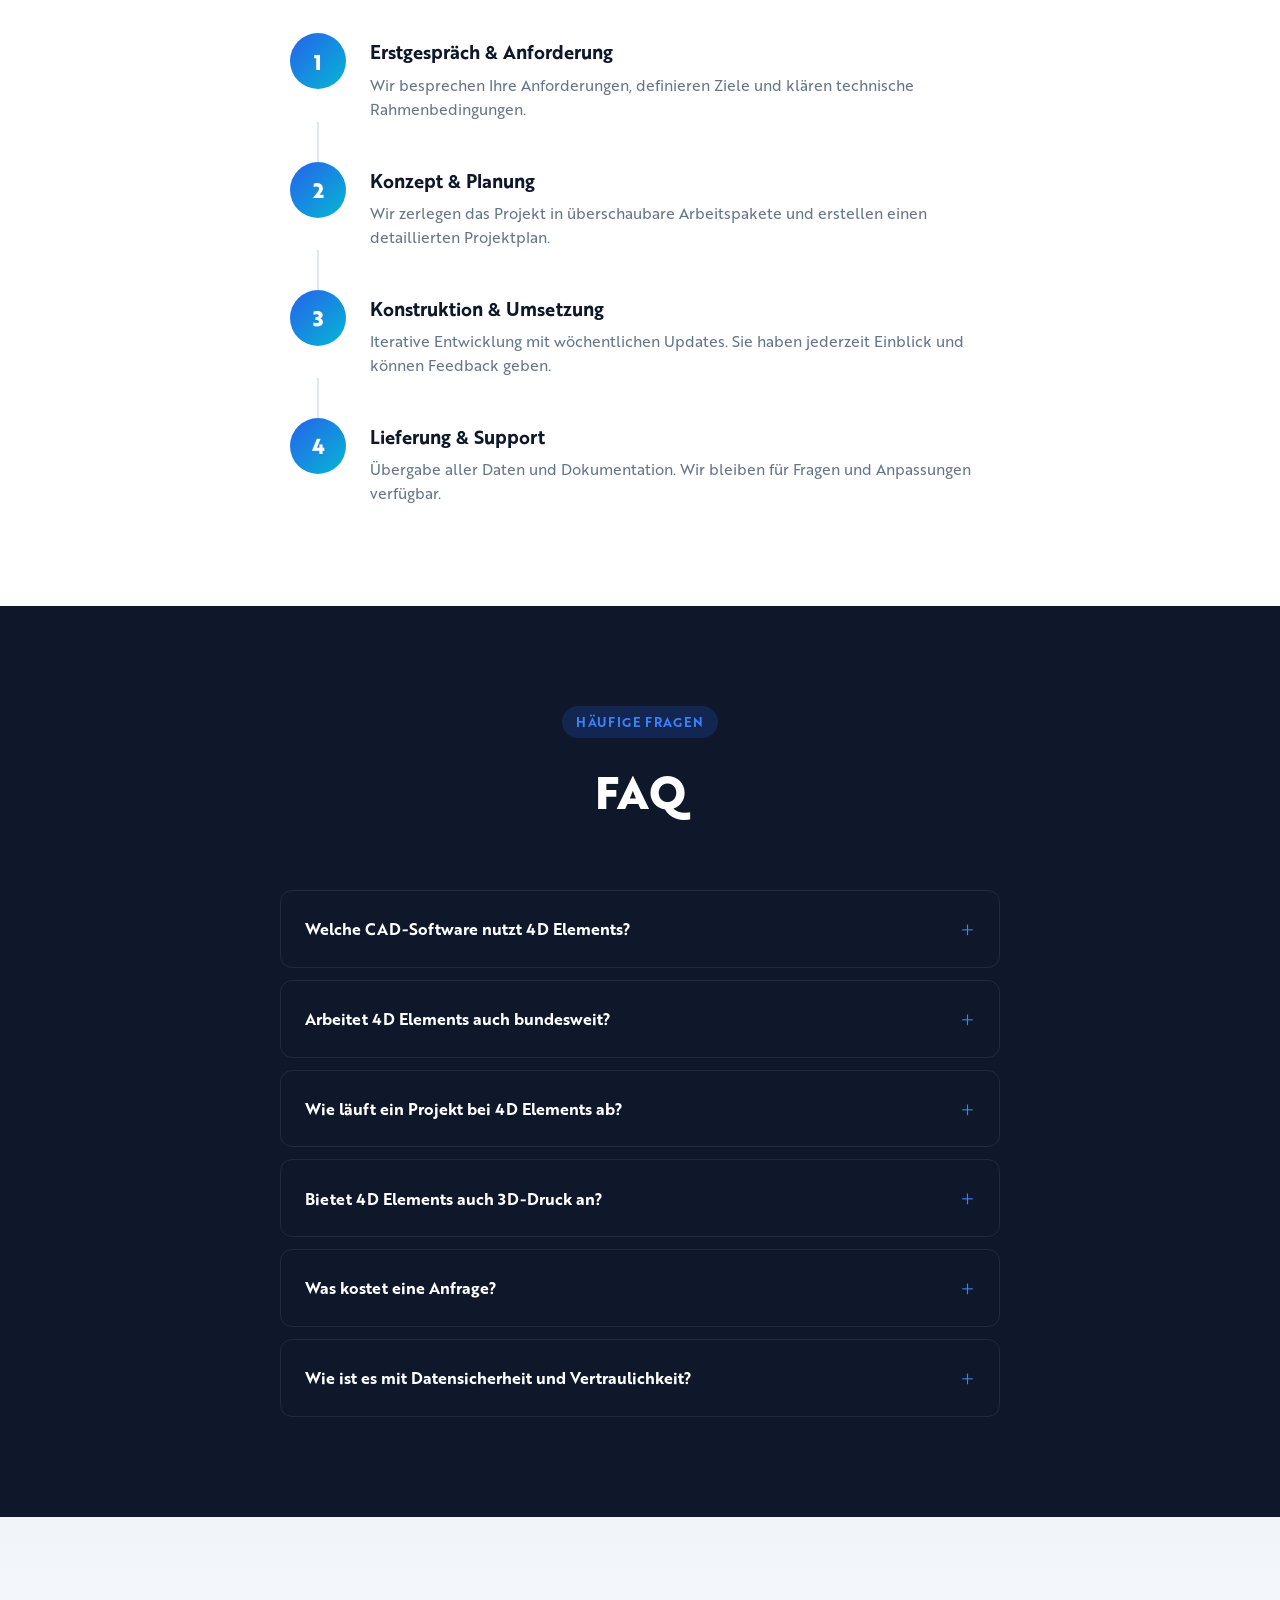
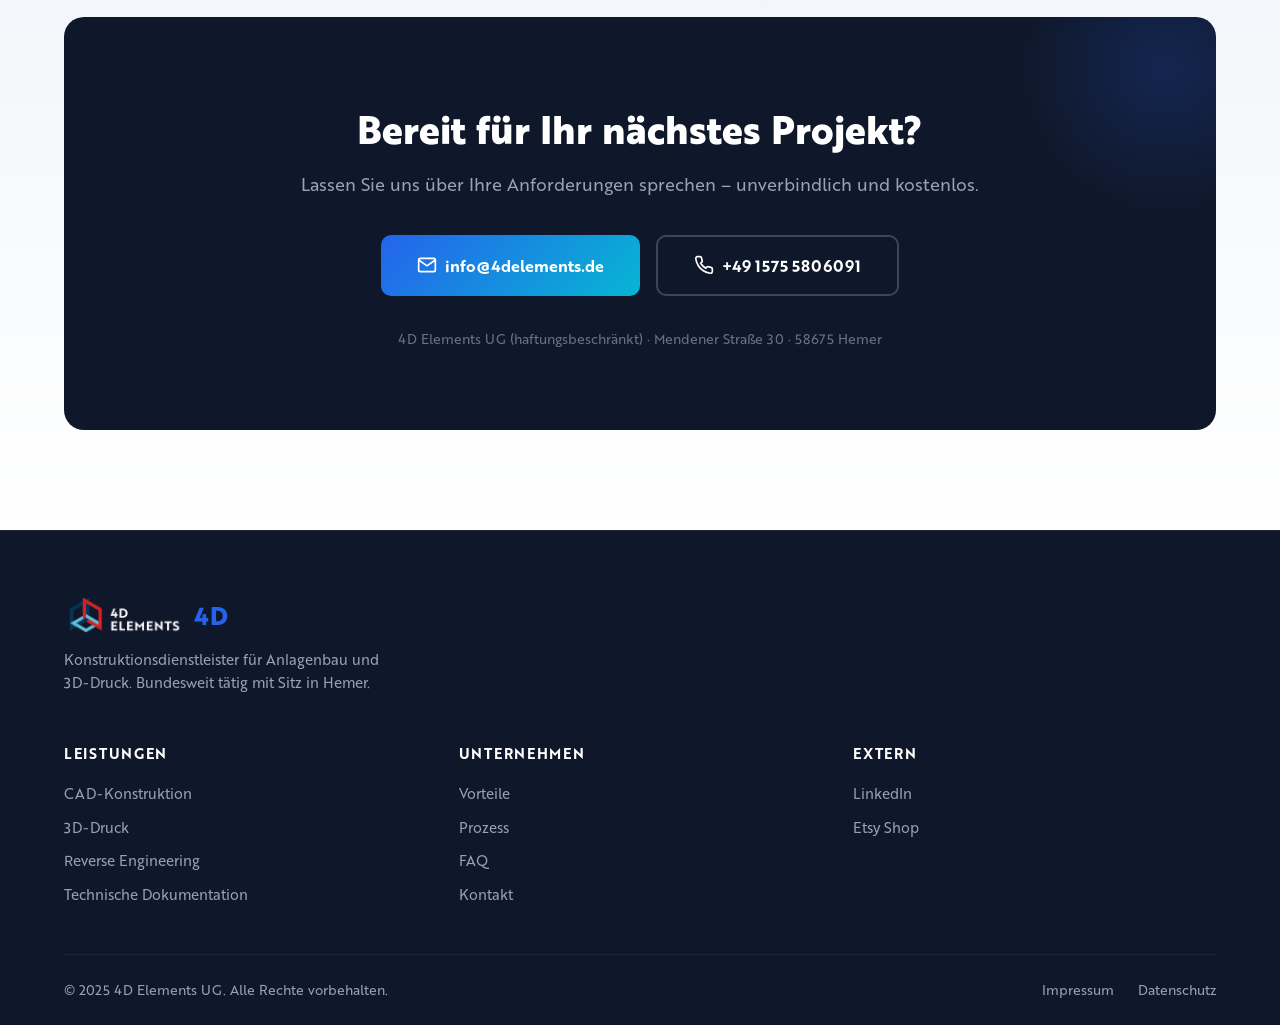
==== commit c979084c: "feat: Schriftart auf Brother 1816 umgestellt (self-hosted) - woff2 Fonts lokal in assets/fonts/ (Lig" ====
--- a/index.html
+++ b/index.html
@@ -102,9 +102,6 @@
   }
   </script>
 
-  <link rel="preconnect" href="https://fonts.googleapis.com">
-  <link rel="preconnect" href="https://fonts.gstatic.com" crossorigin>
-  <link href="https://fonts.googleapis.com/css2?family=Montserrat:wght@300;400;500;600;700;800&display=swap" rel="stylesheet">
   <link rel="stylesheet" href="style.css">
 </head>
 <body>
--- a/style.css
+++ b/style.css
@@ -1,6 +1,47 @@
 /* ========================================
    4D Elements – Modern Website Styles
    ======================================== */
+
+/* Brother 1816 Font Family */
+@font-face {
+  font-family: 'Brother 1816';
+  src: url('/assets/fonts/Brother-1816-Light.woff2') format('woff2');
+  font-weight: 300;
+  font-style: normal;
+  font-display: swap;
+}
+
+@font-face {
+  font-family: 'Brother 1816';
+  src: url('/assets/fonts/Brother-1816-Regular.woff2') format('woff2');
+  font-weight: 400;
+  font-style: normal;
+  font-display: swap;
+}
+
+@font-face {
+  font-family: 'Brother 1816';
+  src: url('/assets/fonts/Brother-1816-Medium.woff2') format('woff2');
+  font-weight: 500;
+  font-style: normal;
+  font-display: swap;
+}
+
+@font-face {
+  font-family: 'Brother 1816';
+  src: url('/assets/fonts/Brother-1816-Bold.woff2') format('woff2');
+  font-weight: 700;
+  font-style: normal;
+  font-display: swap;
+}
+
+@font-face {
+  font-family: 'Brother 1816';
+  src: url('/assets/fonts/Brother-1816-Extra-Bold.woff2') format('woff2');
+  font-weight: 800;
+  font-style: normal;
+  font-display: swap;
+}
 
 :root {
   --primary: #2563eb;
@@ -35,7 +76,7 @@
 }
 
 body {
-  font-family: 'Montserrat', -apple-system, BlinkMacSystemFont, sans-serif;
+  font-family: 'Brother 1816', -apple-system, BlinkMacSystemFont, sans-serif;
   color: var(--dark);
   background: var(--white);
   line-height: 1.6;
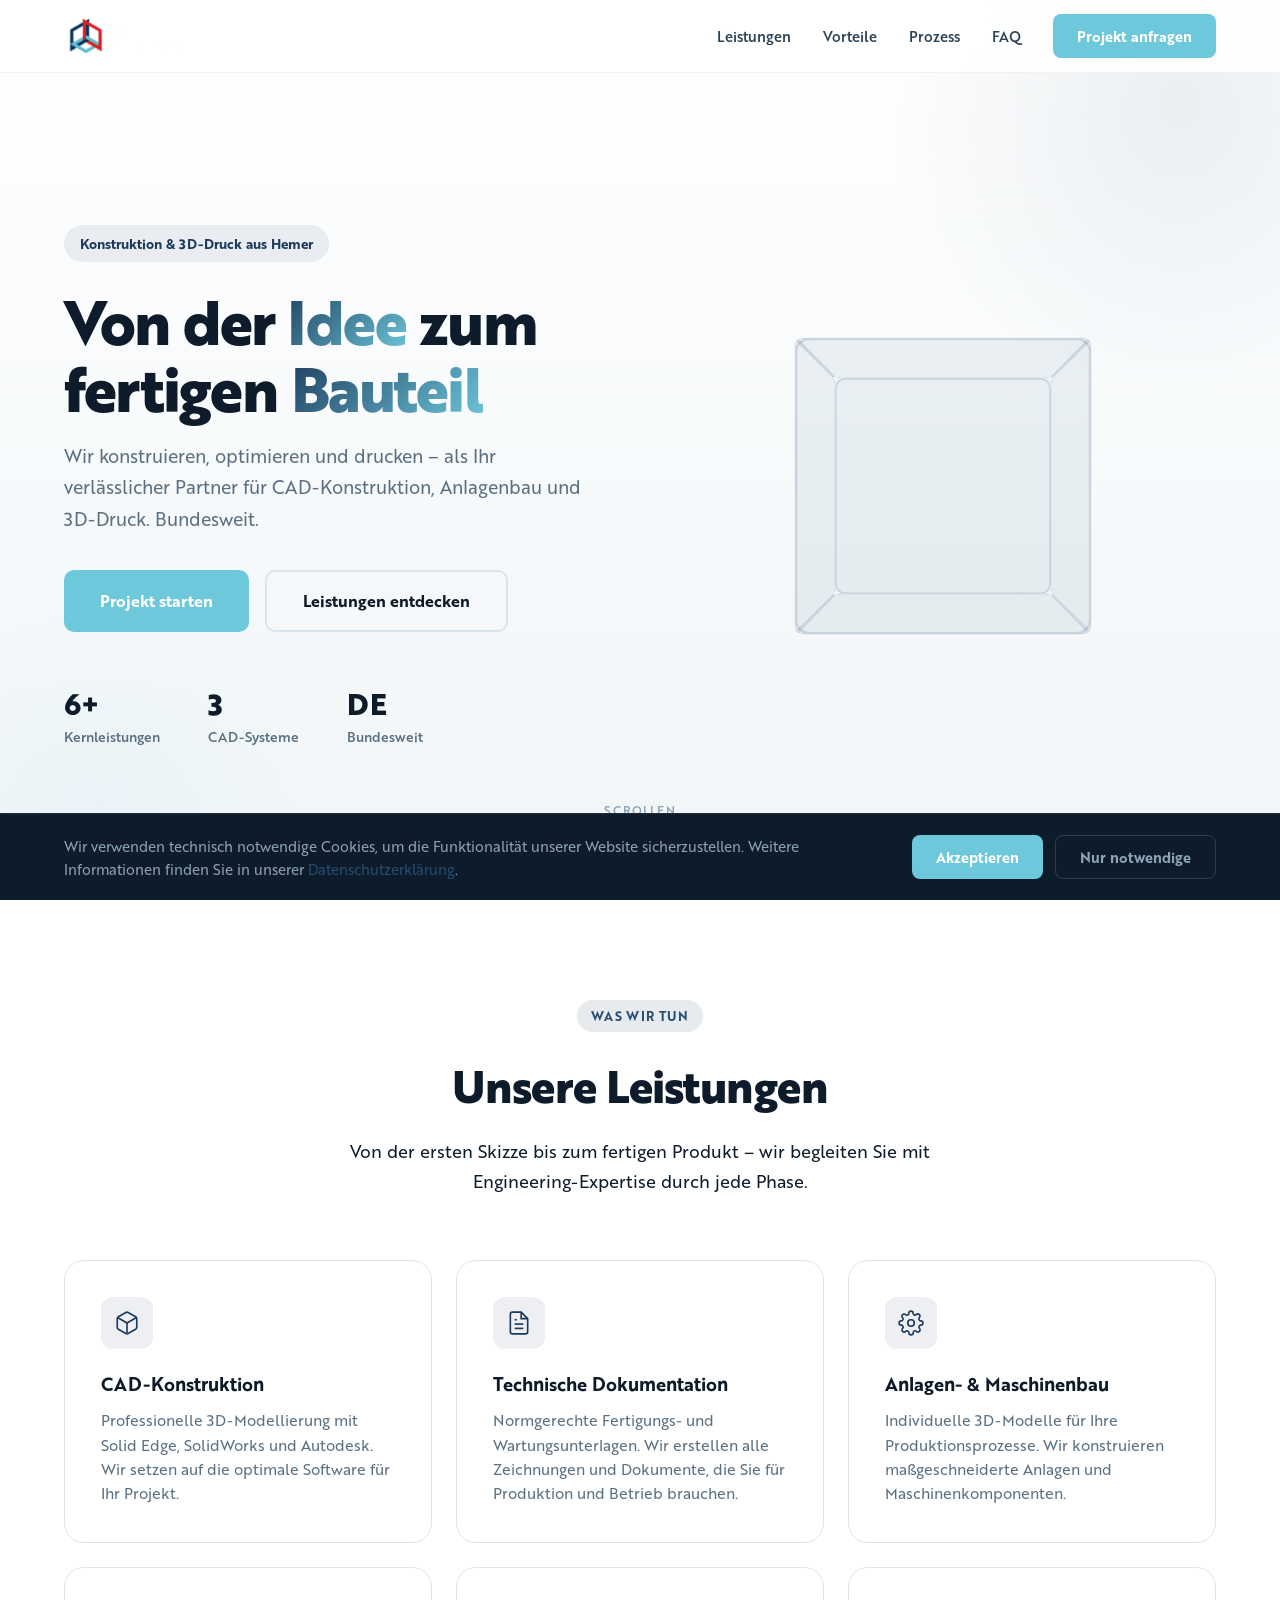
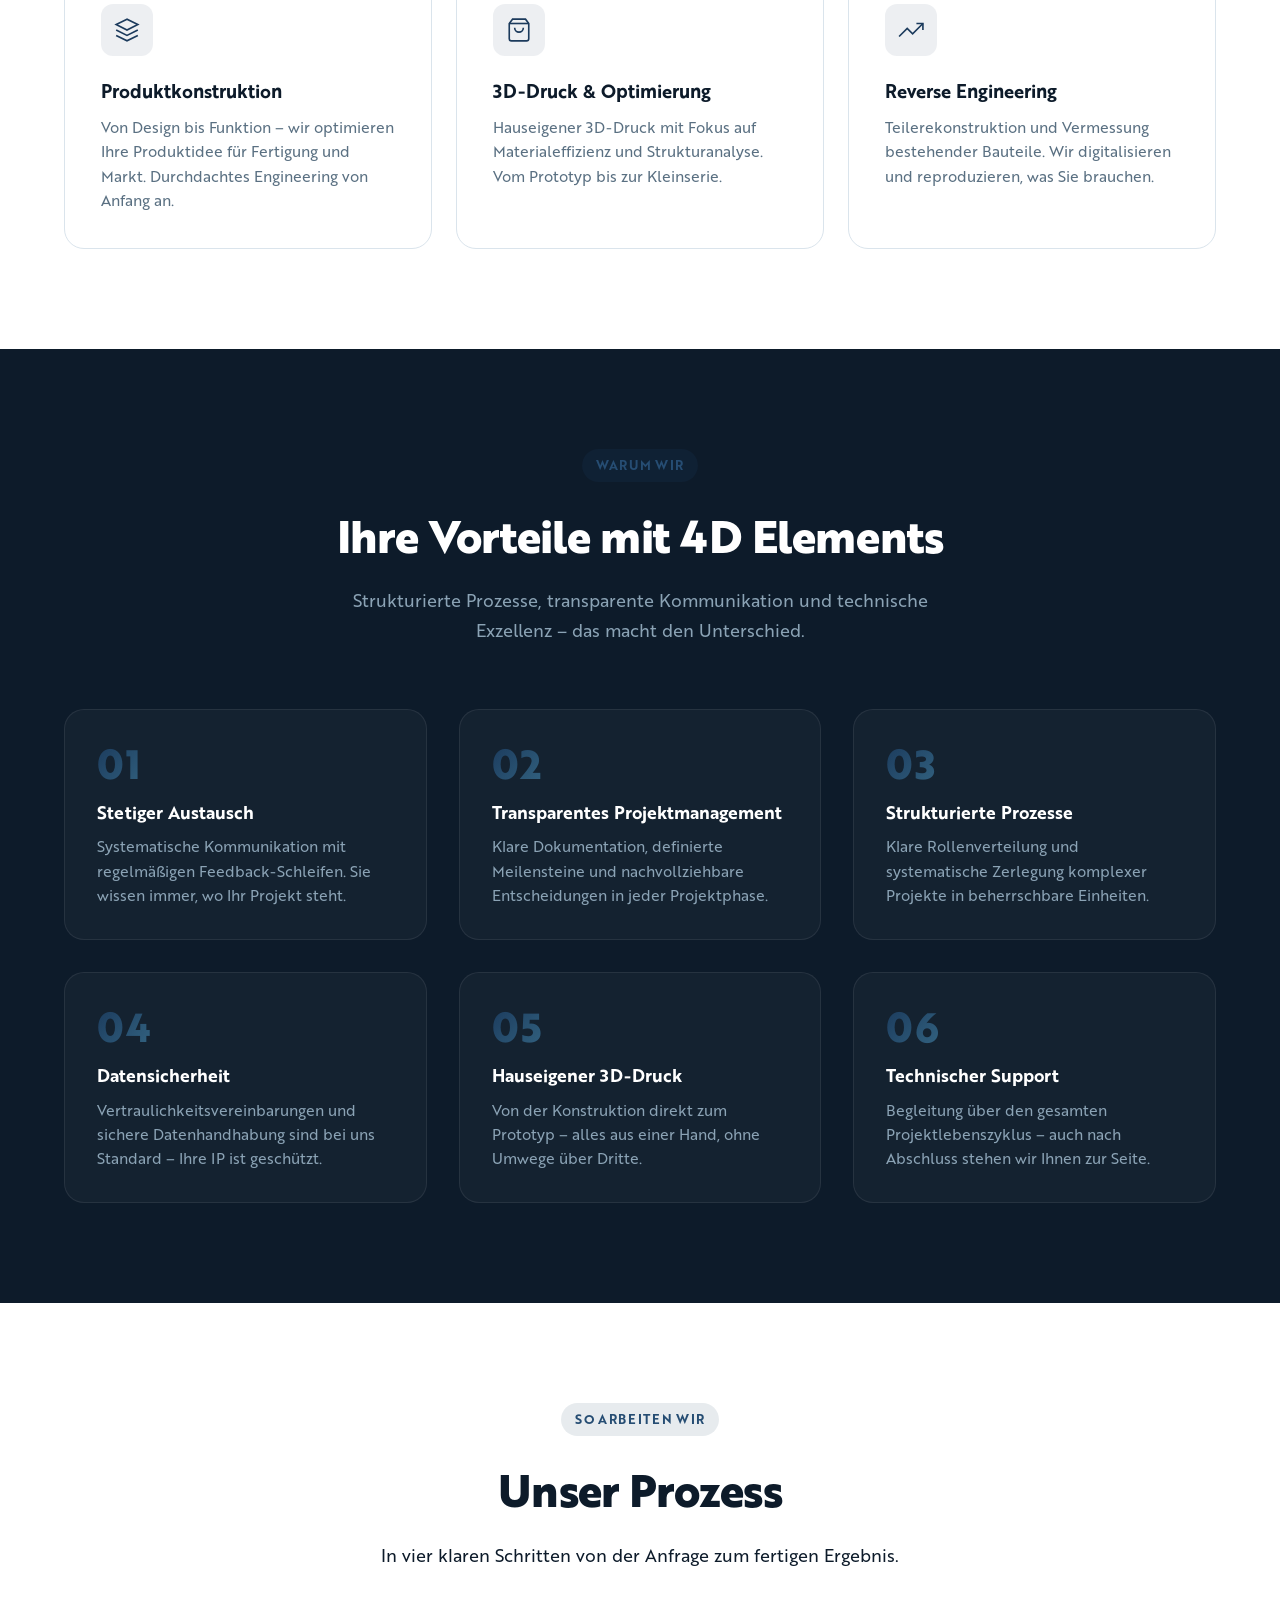
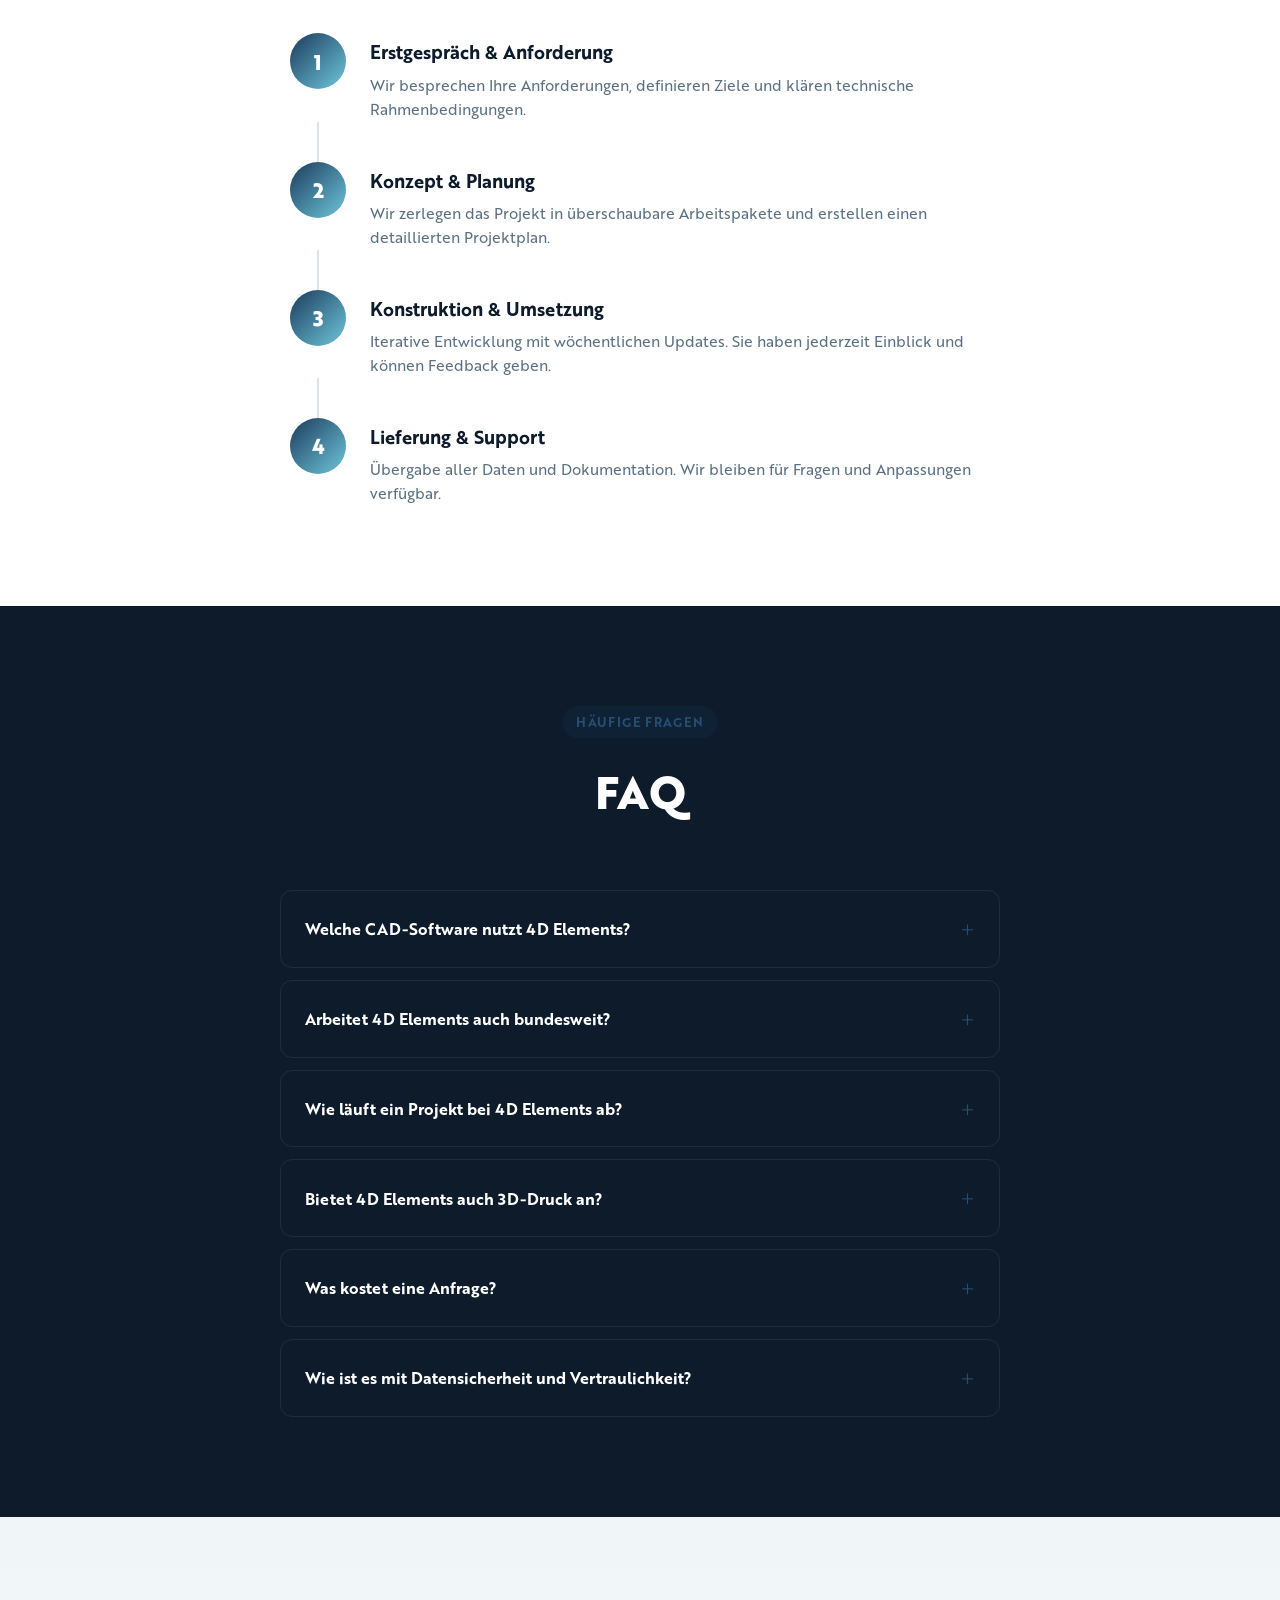
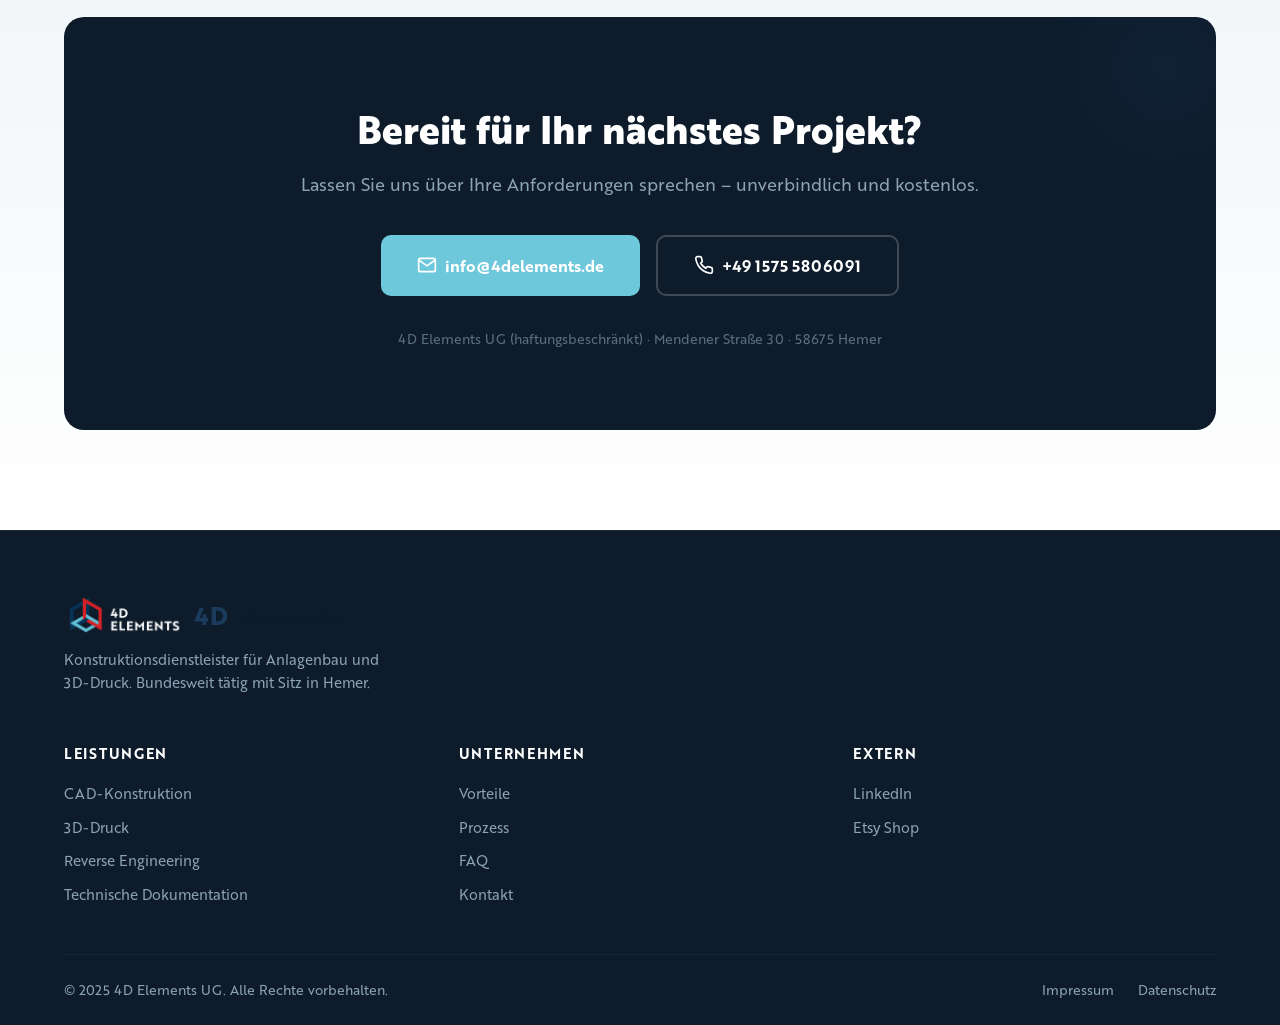
==== commit b5894d1a: "fix: Wöchentliche Updates → Stetiger Austausch" ====
--- a/index.html
+++ b/index.html
@@ -234,7 +234,7 @@
       <div class="advantages-grid">
         <div class="advantage">
           <div class="advantage-num">01</div>
-          <h3>Wöchentliche Updates</h3>
+          <h3>Stetiger Austausch</h3>
           <p>Systematische Kommunikation mit regelmäßigen Feedback-Schleifen. Sie wissen immer, wo Ihr Projekt steht.</p>
         </div>
         <div class="advantage">
--- a/style.css
+++ b/style.css
@@ -44,19 +44,23 @@
 }
 
 :root {
-  --primary: #2563eb;
-  --primary-dark: #1d4ed8;
-  --primary-light: #3b82f6;
-  --accent: #06b6d4;
-  --dark: #0f172a;
-  --dark-2: #1e293b;
-  --dark-3: #334155;
-  --gray: #64748b;
-  --gray-light: #94a3b8;
-  --light: #f1f5f9;
-  --light-2: #e2e8f0;
+  --primary: #1B3A5C;
+  --primary-dark: #142D48;
+  --primary-light: #264D73;
+  --accent: #6EC8DB;
+  --accent-dark: #4FB8CE;
+  --red: #E31E24;
+  --red-dark: #C41A1F;
+  --dark: #0D1B2A;
+  --dark-2: #1B2D3E;
+  --dark-3: #2C4257;
+  --gray: #5A7082;
+  --gray-light: #8BA3B5;
+  --light: #F0F5F8;
+  --light-2: #DAE4EC;
   --white: #ffffff;
   --gradient: linear-gradient(135deg, var(--primary) 0%, var(--accent) 100%);
+  --gradient-red: linear-gradient(135deg, var(--red) 0%, var(--primary) 100%);
   --radius: 12px;
   --radius-lg: 20px;
   --shadow: 0 4px 6px -1px rgb(0 0 0 / 0.1), 0 2px 4px -2px rgb(0 0 0 / 0.1);
@@ -159,7 +163,7 @@
 }
 
 .btn-nav {
-  background: var(--gradient) !important;
+  background: var(--accent) !important;
   color: var(--white) !important;
   padding: 10px 24px !important;
   border-radius: 8px !important;
@@ -167,8 +171,9 @@
 }
 
 .btn-nav:hover {
+  background: var(--accent-dark) !important;
   transform: translateY(-1px);
-  box-shadow: 0 4px 12px rgba(37, 99, 235, 0.4);
+  box-shadow: 0 4px 12px rgba(110, 200, 219, 0.4);
 }
 
 .nav-toggle {
@@ -207,14 +212,15 @@
 }
 
 .btn-primary {
-  background: var(--gradient);
+  background: var(--accent);
   color: var(--white);
   padding: 14px 32px;
 }
 
 .btn-primary:hover {
+  background: var(--accent-dark);
   transform: translateY(-2px);
-  box-shadow: 0 8px 24px rgba(37, 99, 235, 0.35);
+  box-shadow: 0 8px 24px rgba(110, 200, 219, 0.4);
 }
 
 .btn-outline {
@@ -255,7 +261,7 @@
   right: -200px;
   width: 600px;
   height: 600px;
-  background: radial-gradient(circle, rgba(37, 99, 235, 0.08) 0%, transparent 70%);
+  background: radial-gradient(circle, rgba(27, 58, 92, 0.08) 0%, transparent 70%);
   border-radius: 50%;
 }
 
@@ -266,7 +272,7 @@
   left: -100px;
   width: 400px;
   height: 400px;
-  background: radial-gradient(circle, rgba(6, 182, 212, 0.06) 0%, transparent 70%);
+  background: radial-gradient(circle, rgba(110, 200, 219, 0.06) 0%, transparent 70%);
   border-radius: 50%;
 }
 
@@ -281,7 +287,7 @@
 
 .hero-badge {
   display: inline-block;
-  background: rgba(37, 99, 235, 0.08);
+  background: rgba(27, 58, 92, 0.08);
   color: var(--primary);
   padding: 8px 16px;
   border-radius: 100px;
@@ -362,8 +368,8 @@
   position: absolute;
   width: 250px;
   height: 250px;
-  border: 2px solid rgba(37, 99, 235, 0.15);
-  background: rgba(37, 99, 235, 0.03);
+  border: 2px solid rgba(27, 58, 92, 0.15);
+  background: rgba(27, 58, 92, 0.03);
   border-radius: var(--radius);
 }
 
@@ -434,7 +440,7 @@
 
 .section-tag {
   display: inline-block;
-  background: rgba(37, 99, 235, 0.1);
+  background: rgba(27, 58, 92, 0.1);
   color: var(--primary-light);
   padding: 6px 14px;
   border-radius: 100px;
@@ -446,7 +452,7 @@
 }
 
 .section-dark .section-tag {
-  background: rgba(37, 99, 235, 0.2);
+  background: rgba(27, 58, 92, 0.2);
 }
 
 .section-header h2 {
@@ -491,7 +497,7 @@
   display: flex;
   align-items: center;
   justify-content: center;
-  background: rgba(37, 99, 235, 0.08);
+  background: rgba(27, 58, 92, 0.08);
   border-radius: 12px;
   margin-bottom: 20px;
 }
@@ -533,8 +539,8 @@
 }
 
 .advantage:hover {
-  border-color: rgba(37, 99, 235, 0.4);
-  background: rgba(37, 99, 235, 0.05);
+  border-color: rgba(27, 58, 92, 0.4);
+  background: rgba(27, 58, 92, 0.05);
 }
 
 .advantage-num {
@@ -631,8 +637,8 @@
 }
 
 .faq-item[open] {
-  border-color: rgba(37, 99, 235, 0.3);
-  background: rgba(37, 99, 235, 0.05);
+  border-color: rgba(27, 58, 92, 0.3);
+  background: rgba(27, 58, 92, 0.05);
 }
 
 .faq-item summary {
@@ -693,7 +699,7 @@
   right: -100px;
   width: 300px;
   height: 300px;
-  background: radial-gradient(circle, rgba(37, 99, 235, 0.2) 0%, transparent 70%);
+  background: radial-gradient(circle, rgba(27, 58, 92, 0.2) 0%, transparent 70%);
   border-radius: 50%;
 }
 
@@ -1059,13 +1065,14 @@
 }
 
 .cookie-btn-accept {
-  background: var(--gradient);
+  background: var(--accent);
   color: var(--white);
 }
 
 .cookie-btn-accept:hover {
+  background: var(--accent-dark);
   transform: translateY(-1px);
-  box-shadow: 0 4px 12px rgba(37, 99, 235, 0.4);
+  box-shadow: 0 4px 12px rgba(110, 200, 219, 0.4);
 }
 
 .cookie-btn-reject {
